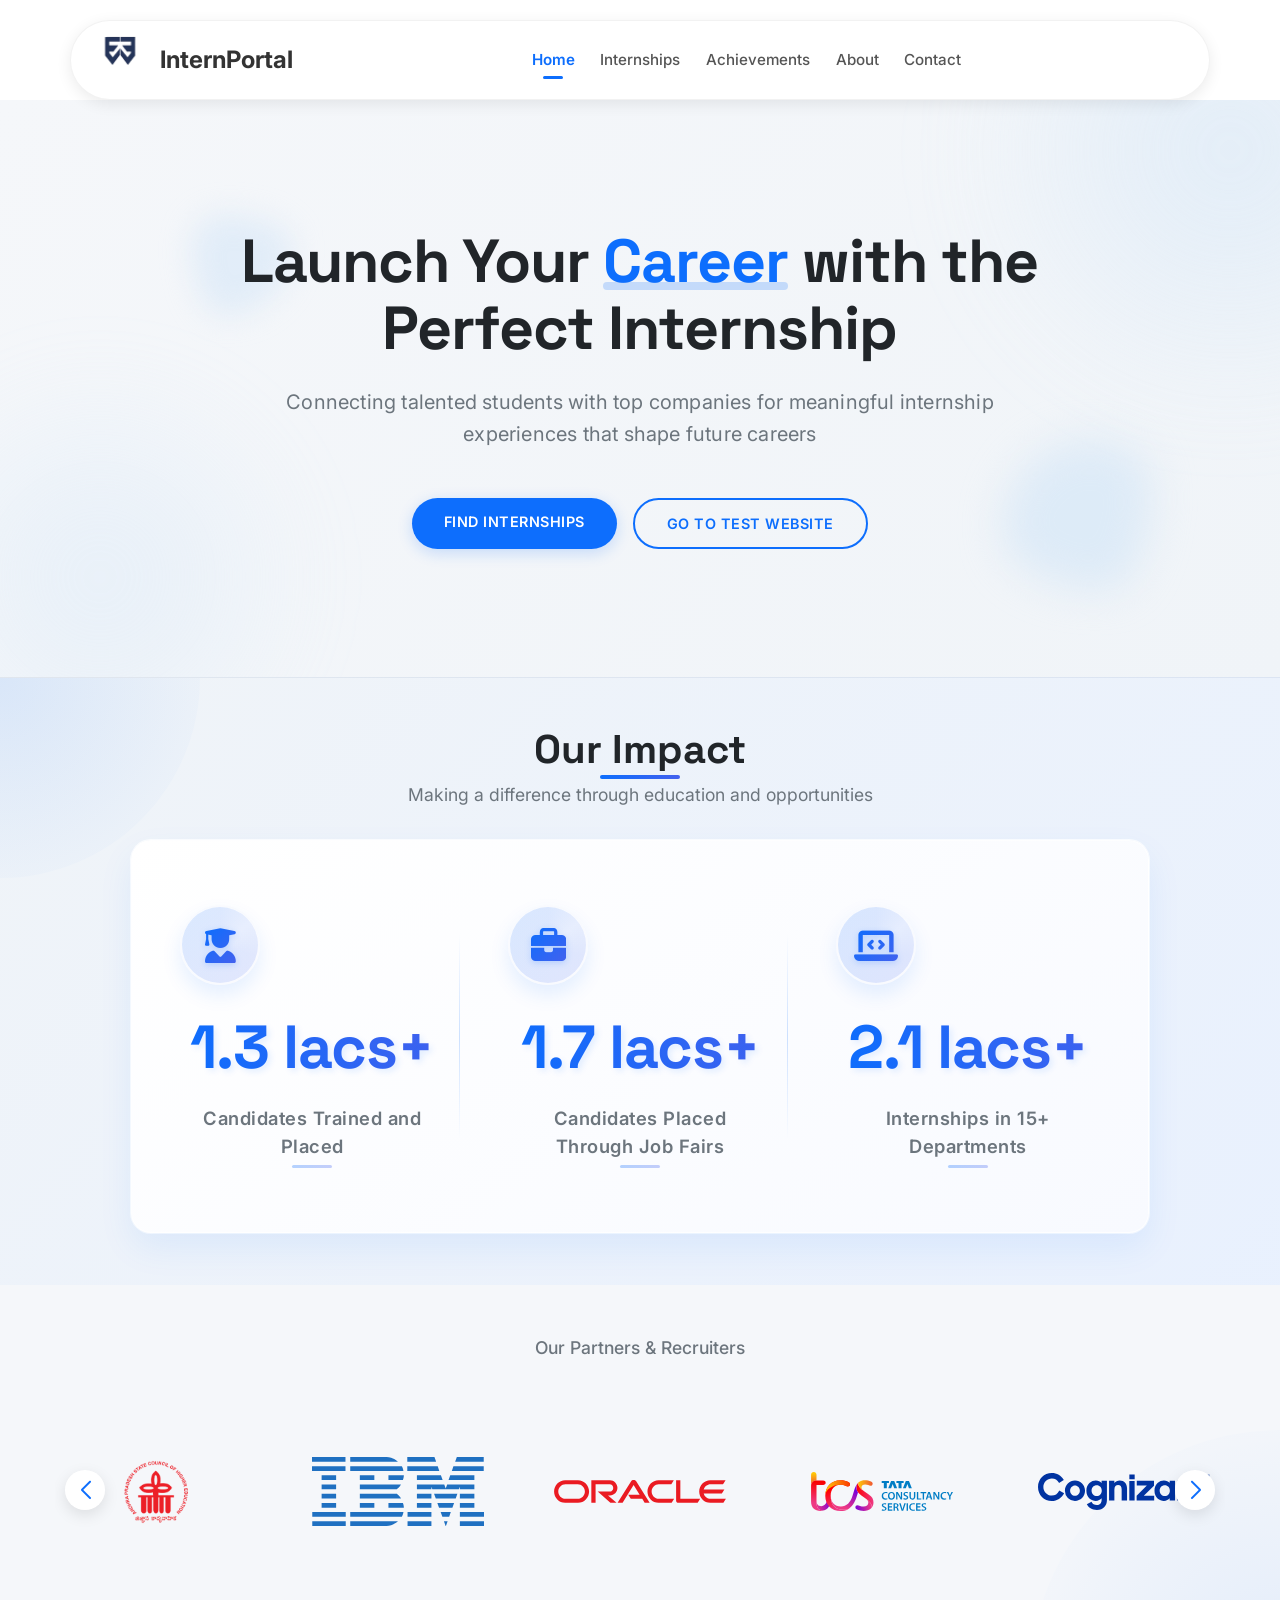
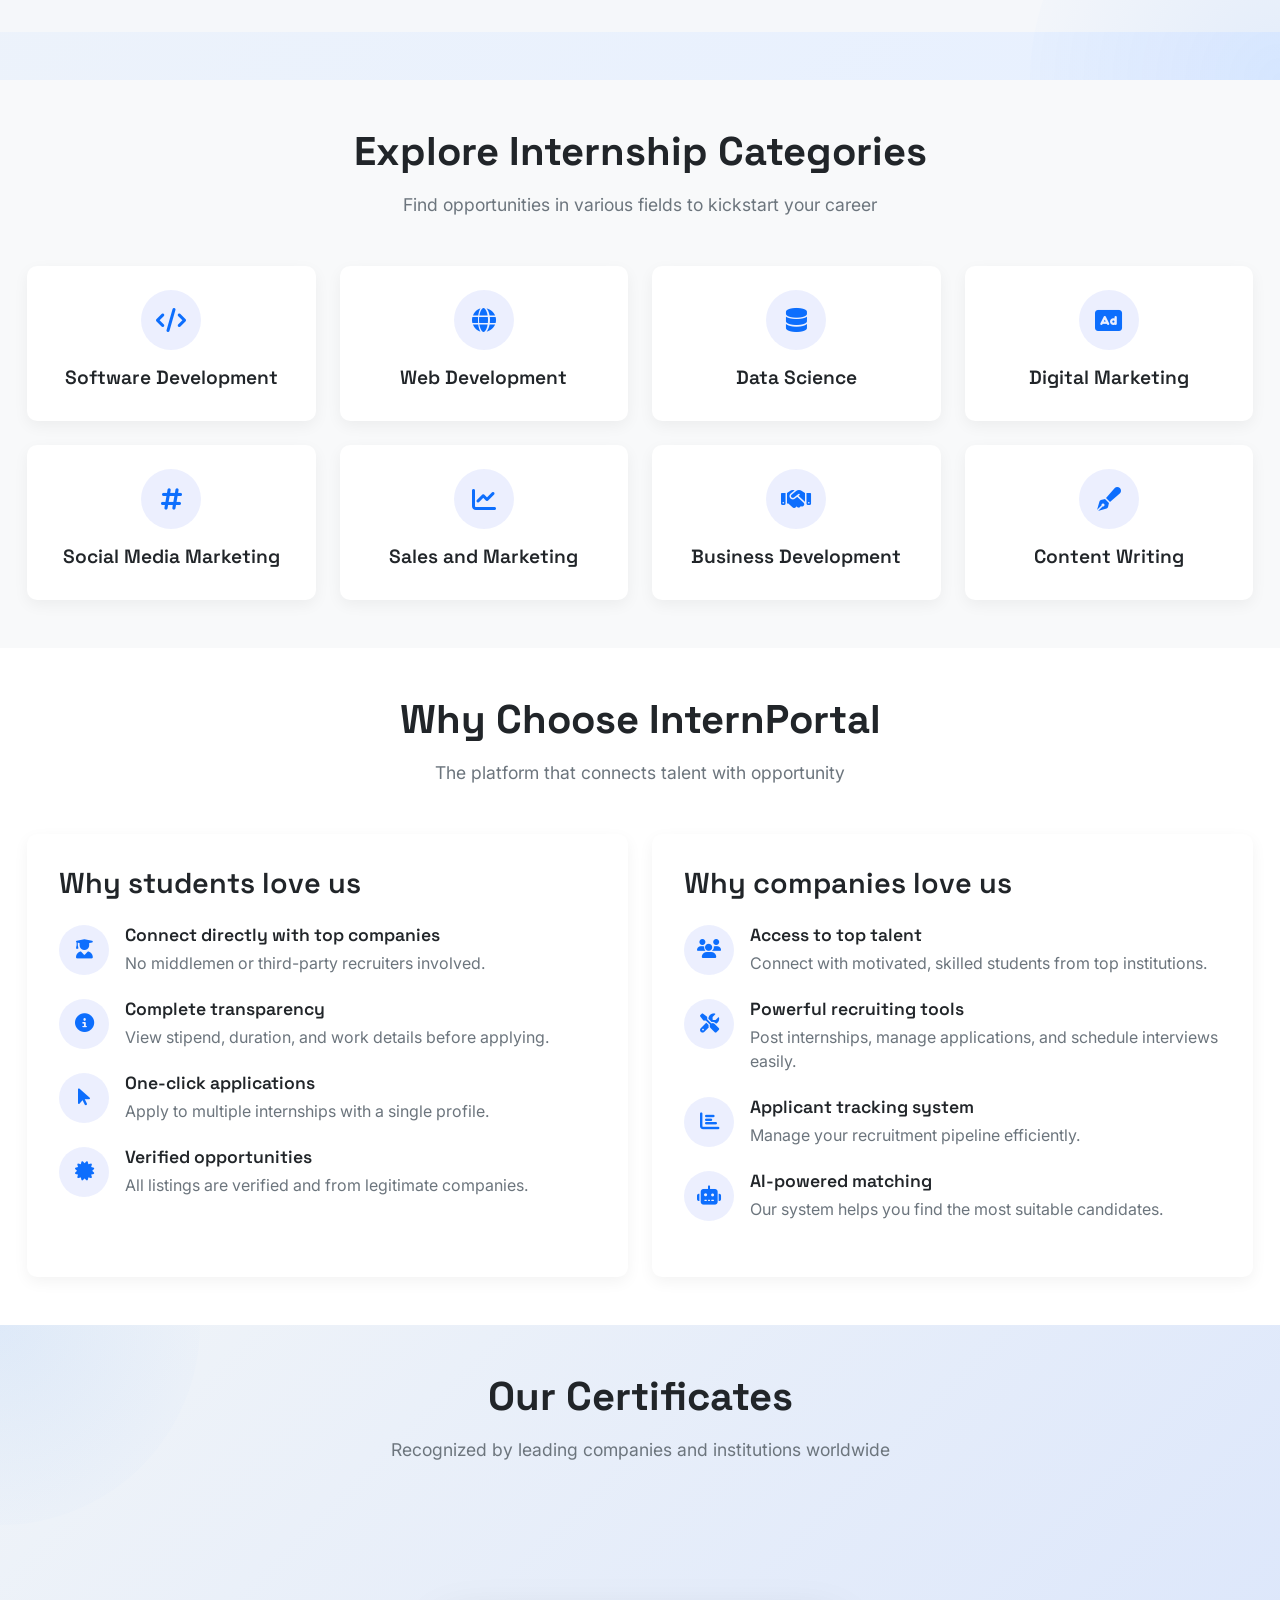
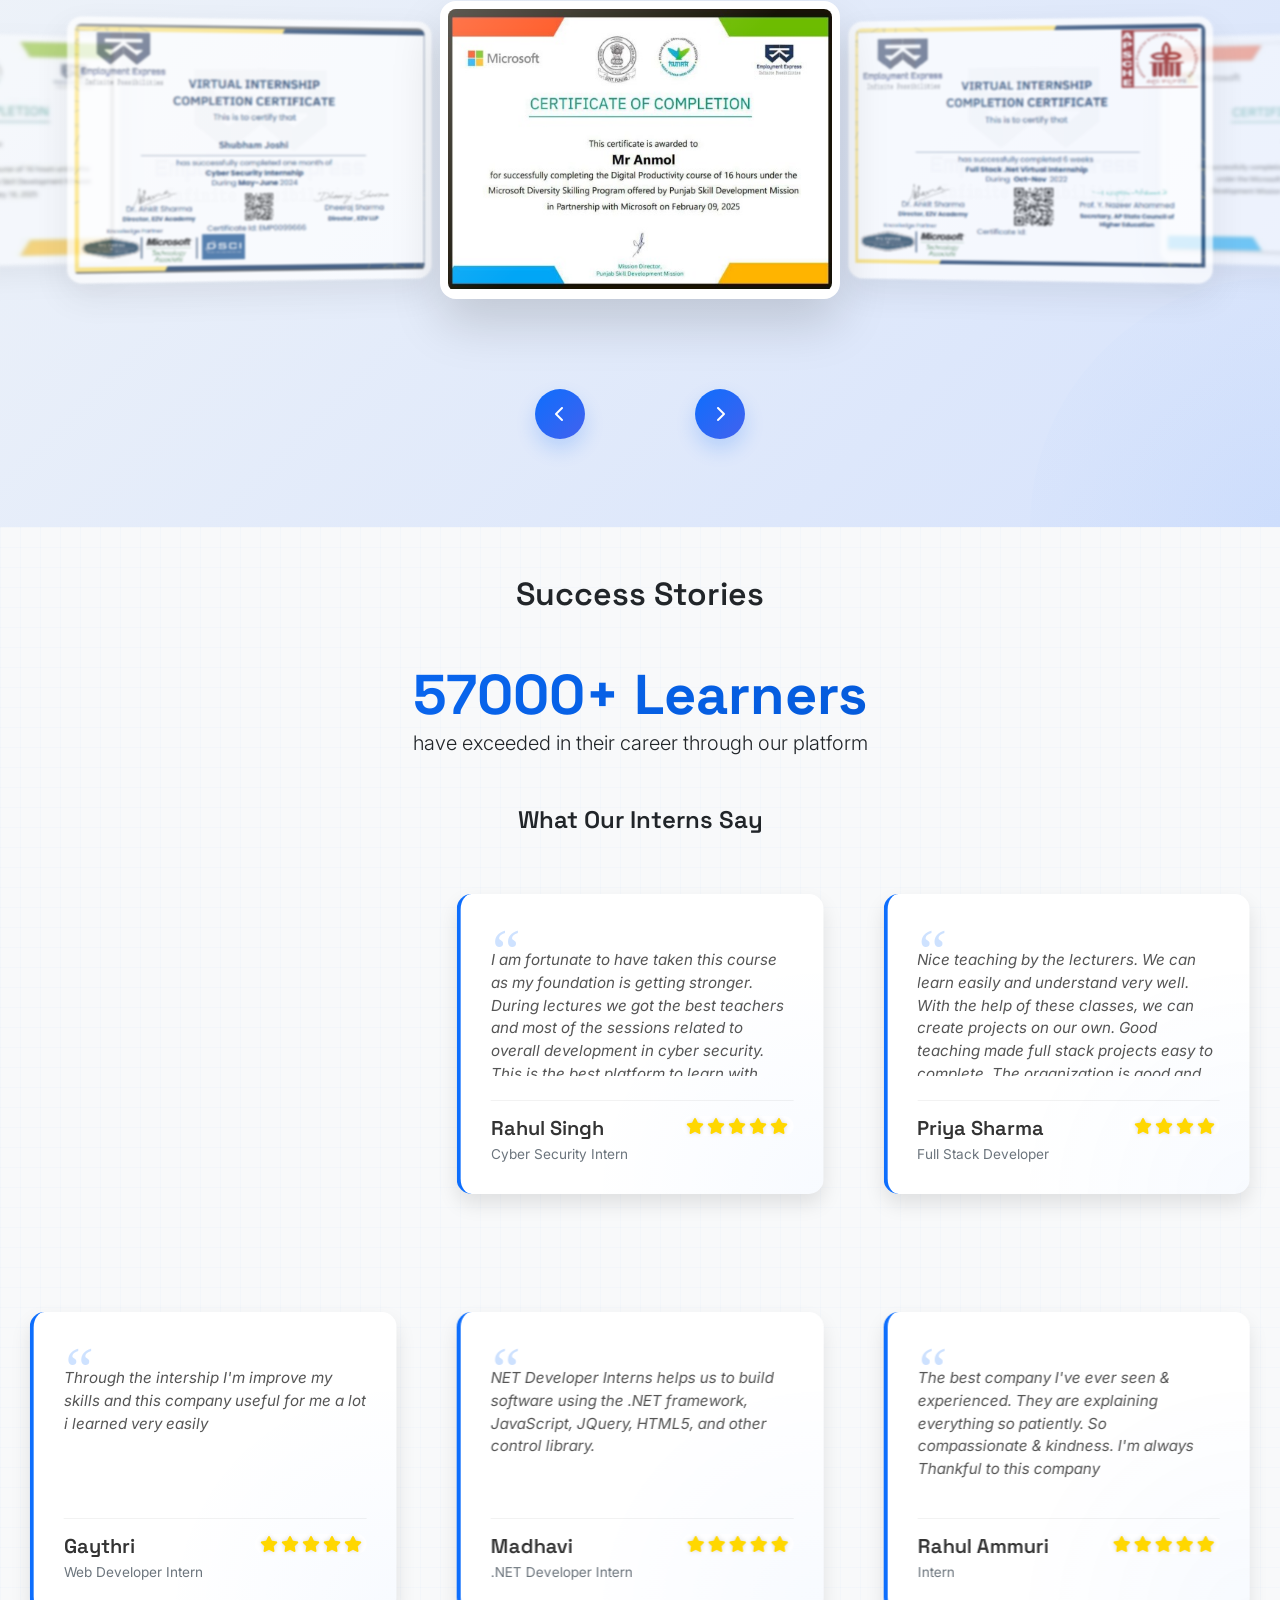
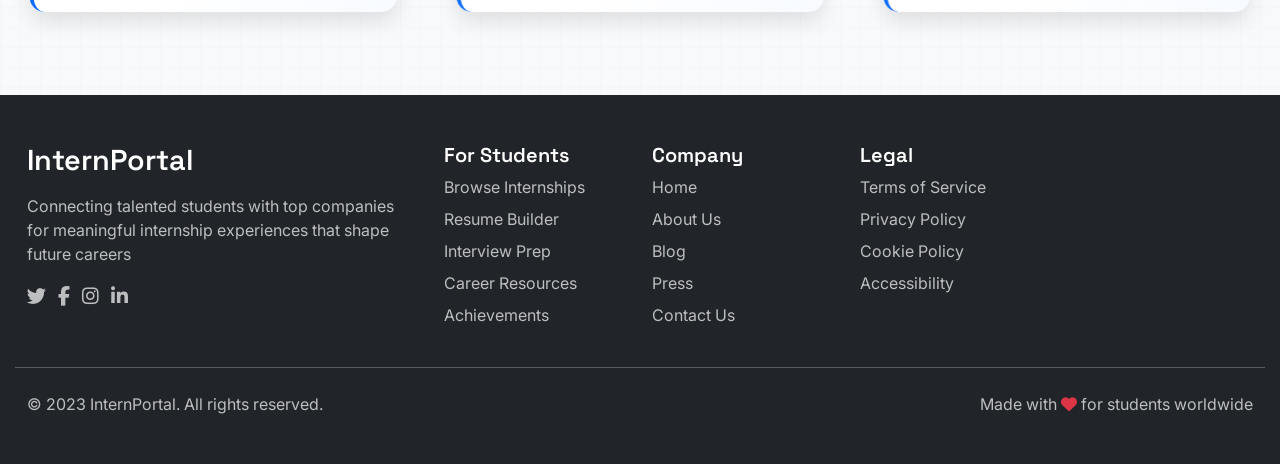
==== index.html @ 67840fd2 "Merge branch 'main' of https://github.com/nidhisoni22/InternPortal" ====
<!DOCTYPE html>
<html lang="en">
<head>
    <meta charset="UTF-8">
    <meta name="viewport" content="width=device-width, initial-scale=1.0">
    <title>InternPortal - Find Your Perfect Internship</title>
    <!-- Bootstrap CSS -->
    <link href="https://cdn.jsdelivr.net/npm/bootstrap@5.3.0/dist/css/bootstrap.min.css" rel="stylesheet">
    <!-- Font Awesome -->
    <link rel="stylesheet" href="https://cdnjs.cloudflare.com/ajax/libs/font-awesome/6.4.0/css/all.min.css">
    <!-- Google Fonts -->
    <link href="https://fonts.googleapis.com/css2?family=Inter:wght@300;400;500;600;700;800&family=Space+Grotesk:wght@400;500;600;700&display=swap" rel="stylesheet">
    <!-- Swiper CSS -->
    <link rel="stylesheet" href="https://cdn.jsdelivr.net/npm/swiper@10/swiper-bundle.min.css">
    <!-- Custom CSS -->
    <link rel="stylesheet" href="css/style.css">
    <!-- Enhanced Stats CSS -->
    <link rel="stylesheet" href="css/stats-enhanced.css">
    <!-- Partners Carousel CSS -->
    <link rel="stylesheet" href="css/partners-carousel.css">
    <style>
        html {
            width: 100%;
            max-width: 100vw;
            overflow-x: hidden;
            margin: 0;
            padding: 0;
            height: 100%;
            scroll-behavior: smooth;
        }

        body {
            width: 100%;
            max-width: 100vw;
            overflow-x: hidden;
            margin: 0;
            padding: 0;
            min-height: 100%;
            position: relative;
        }

        /* Fix for extra space on right side */
        .container, .container-fluid {
            padding-right: 15px !important;
            padding-left: 15px !important;
            margin-right: auto !important;
            margin-left: auto !important;
            width: auto !important;
            max-width: 100% !important;
            box-sizing: border-box !important;
        }

        .row {
            margin-right: 0 !important;
            margin-left: 0 !important;
            width: 100% !important;
            max-width: 100% !important;
        }

        /* Additional fix for any potential overflow */
        * {
            box-sizing: border-box;
        }
    </style>
</head>
<body>

    <!-- Navbar Container -->
    <div id="navbar-container"></div>

    <!-- Hero Section -->
    <section class="hero-section">
        <div class="bg-shape-1"></div>
        <div class="bg-shape-2"></div>
        <div class="container">
            <div class="row justify-content-center">
                <div class="col-lg-8 text-center">
                    <h1 class="hero-title mb-4">Launch Your <span class="highlight">Career</span> with the Perfect Internship</h1>
                    <p class="hero-subtitle mb-5">Connecting talented students with top companies for meaningful internship experiences that shape future careers</p>
                    <div class="d-flex justify-content-center">
                        <a href="#" class="btn btn-hero me-3">Find Internships</a>
                        <a href="#" class="btn btn-outline-hero">Go To Test Website</a>
                    </div>
                </div>
            </div>
        </div>
    </section>

    <!-- Stats Section -->
    <section class="stats-section py-5">
        <div class="container">
            <div class="text-center mb-4">
                <h2 class="section-title">Our Impact</h2>
                <p class="section-subtitle">Making a difference through education and opportunities</p>
            </div>
            <div class="row justify-content-center text-center">
                <div class="col-lg-10 col-md-12">
                    <div class="unified-stat-card">
                        <div class="stat-items-container">
                            <div class="stat-item">
                                <div class="stat-icon">
                                    <i class="fas fa-user-graduate"></i>
                                </div>
                                <h2 class="stat-number">1.5 lacs+</h2>
                                <p class="stat-label">Candidates Trained and Placed</p>
                            </div>
                            <div class="stat-item">
                                <div class="stat-icon">
                                    <i class="fas fa-briefcase"></i>
                                </div>
                                <h2 class="stat-number">2.0 lacs+</h2>
                                <p class="stat-label">Candidates Placed Through Job Fairs</p>
                            </div>
                            <div class="stat-item">
                                <div class="stat-icon">
                                    <i class="fas fa-laptop-code"></i>
                                </div>
                                <h2 class="stat-number">2.5 lacs+</h2>
                                <p class="stat-label">Internships in 15+ Departments</p>
                            </div>
                        </div>
                    </div>
                </div>
            </div>
        </div>
        <!-- Partners Carousel Section - Single Circular Slider -->
        <div class="partners-carousel-section">
            <div class="container">
                <p class="partners-carousel-title">Our Partners & Recruiters</p>

                <!-- Single Partners Carousel -->
                <div class="partners-carousel">
                    <div class="swiper partners-carousel-swiper">
                        <div class="swiper-wrapper">
                            <!-- All partners in a single slider -->
                            <div class="swiper-slide">
                                <div class="partner-carousel-item">
                                    <img src="./img/logos/ibm.svg" alt="IBM logo">
                                </div>
                            </div>
                            <div class="swiper-slide">
                                <div class="partner-carousel-item">
                                    <img src="./img/logos/oracle1.svg" alt="Oracle logo">
                                </div>
                            </div>
                            <div class="swiper-slide">
                                <div class="partner-carousel-item">
                                    <img src="./img/logos/tcs.svg" alt="TCS logo">
                                </div>
                            </div>
                            <div class="swiper-slide">
                                <div class="partner-carousel-item">
                                    <img src="./img/logos/cognizants-logo.svg" alt="Cognizant logo">
                                </div>
                            </div>
                            <div class="swiper-slide">
                                <div class="partner-carousel-item">
                                    <img src="./img/logos/wipro.svg" alt="Wipro logo">
                                </div>
                            </div>
                            <div class="swiper-slide">
                                <div class="partner-carousel-item">
                                    <img src="./img/logos/hgs.svg" alt="HGS logo">
                                </div>
                            </div>
                            <div class="swiper-slide">
                                <div class="partner-carousel-item">
                                    <img src="./img/logos/niit.svg" alt="NIIT logo">
                                </div>
                            </div>
                            <div class="swiper-slide">
                                <div class="partner-carousel-item">
                                    <img src="./img/logos/AICTE Logo Vector.svg" alt="AICTE logo">
                                </div>
                            </div>
                            <div class="swiper-slide">
                                <div class="partner-carousel-item">
                                    <img src="./img/logos/Genpact_logo.svg" alt="Genpact logo">
                                </div>
                            </div>
                            <div class="swiper-slide">
                                <div class="partner-carousel-item">
                                    <img src="./img/logos/infosys-1.svg" alt="Infosys logo">
                                </div>
                            </div>
                            <div class="swiper-slide">
                                <div class="partner-carousel-item">
                                    <img src="./img/logos/bajaj.svg" alt="Bajaj logo">
                                </div>
                            </div>
                            <div class="swiper-slide">
                                <div class="partner-carousel-item">
                                    <img src="./img/logos/AIF-logo.png" alt="AIF logo">
                                </div>
                            </div>
                            <div class="swiper-slide">
                                <div class="partner-carousel-item">
                                    <img src="./img/logos/logo.png" alt="Logo">
                                </div>
                            </div>
                            <div class="swiper-slide">
                                <div class="partner-carousel-item">
                                    <img src="./img/logos/niitfoundatinLogonew.png" alt="NIIT Foundation logo" class="niit-foundation-logo">
                                </div>
                            </div>
                            <div class="swiper-slide">
                                <div class="partner-carousel-item">
                                    <img src="./img/logos/DSCI.png" alt="Oracle logo">
                                </div>
                            </div>
                            <div class="swiper-slide">
                                <div class="partner-carousel-item">
                                    <img src="./img/logos/punjab.png" alt="Punjab logo">
                                </div>
                            </div>
                            <div class="swiper-slide">
                                <div class="partner-carousel-item">
                                    <img src="./img/logos/apsche.png" alt="APSCHE logo">
                                </div>
                            </div>
                        </div>
                        <!-- Navigation buttons -->
                        <div class="swiper-button-next"></div>
                        <div class="swiper-button-prev"></div>
                    </div>
                </div>
            </div>
        </div>
    </section>

    <!-- Categories Section -->
    <section id="categories" class="categories-section py-5 bg-light">
        <div class="container">
            <div class="text-center mb-5">
                <h2 class="section-title">Explore Internship Categories</h2>
                <p class="section-subtitle">Find opportunities in various fields to kickstart your career</p>
            </div>
            <div class="row g-4">
                <div class="col-md-4 col-lg-3">
                    <div class="category-card">
                        <div class="icon-box">
                            <i class="fas fa-code"></i>
                        </div>
                        <h4>Software Development</h4>
                    </div>
                </div>
                <div class="col-md-4 col-lg-3">
                    <div class="category-card">
                        <div class="icon-box">
                            <i class="fas fa-globe"></i>
                        </div>
                        <h4>Web Development</h4>
                    </div>
                </div>
                <div class="col-md-4 col-lg-3">
                    <div class="category-card">
                        <div class="icon-box">
                            <i class="fas fa-database"></i>
                        </div>
                        <h4>Data Science</h4>
                    </div>
                </div>
                <div class="col-md-4 col-lg-3">
                    <div class="category-card">
                        <div class="icon-box">
                            <i class="fas fa-ad"></i>
                        </div>
                        <h4>Digital Marketing</h4>
                    </div>
                </div>
                <div class="col-md-4 col-lg-3">
                    <div class="category-card">
                        <div class="icon-box">
                            <i class="fas fa-hashtag"></i>
                        </div>
                        <h4>Social Media Marketing</h4>
                    </div>
                </div>
                <div class="col-md-4 col-lg-3">
                    <div class="category-card">
                        <div class="icon-box">
                            <i class="fas fa-chart-line"></i>
                        </div>
                        <h4>Sales and Marketing</h4>
                    </div>
                </div>
                <div class="col-md-4 col-lg-3">
                    <div class="category-card">
                        <div class="icon-box">
                            <i class="fas fa-handshake"></i>
                        </div>
                        <h4>Business Development</h4>
                    </div>
                </div>
                <div class="col-md-4 col-lg-3">
                    <div class="category-card">
                        <div class="icon-box">
                            <i class="fas fa-pen-fancy"></i>
                        </div>
                        <h4>Content Writing</h4>
                    </div>
                </div>
            </div>
        </div>
    </section>

    <!-- About Us Section -->
    <section id="about" class="about-section py-5">
        <div class="container">
            <div class="text-center mb-5">
                <h2 class="section-title">Why Choose InternPortal</h2>
                <p class="section-subtitle">The platform that connects talent with opportunity</p>
            </div>
            <div class="row">
                <div class="col-lg-6 mb-4 mb-lg-0">
                    <div class="about-card">
                        <h3>Why students love us</h3>
                        <div class="feature-item">
                            <div class="feature-icon">
                                <i class="fas fa-user-graduate"></i>
                            </div>
                            <div class="feature-text">
                                <h5>Connect directly with top companies</h5>
                                <p>No middlemen or third-party recruiters involved.</p>
                            </div>
                        </div>
                        <div class="feature-item">
                            <div class="feature-icon">
                                <i class="fas fa-info-circle"></i>
                            </div>
                            <div class="feature-text">
                                <h5>Complete transparency</h5>
                                <p>View stipend, duration, and work details before applying.</p>
                            </div>
                        </div>
                        <div class="feature-item">
                            <div class="feature-icon">
                                <i class="fas fa-mouse-pointer"></i>
                            </div>
                            <div class="feature-text">
                                <h5>One-click applications</h5>
                                <p>Apply to multiple internships with a single profile.</p>
                            </div>
                        </div>
                        <div class="feature-item">
                            <div class="feature-icon">
                                <i class="fas fa-certificate"></i>
                            </div>
                            <div class="feature-text">
                                <h5>Verified opportunities</h5>
                                <p>All listings are verified and from legitimate companies.</p>
                            </div>
                        </div>

                    </div>
                </div>
                <div class="col-lg-6">
                    <div class="about-card">
                        <h3>Why companies love us</h3>
                        <div class="feature-item">
                            <div class="feature-icon">
                                <i class="fas fa-users"></i>
                            </div>
                            <div class="feature-text">
                                <h5>Access to top talent</h5>
                                <p>Connect with motivated, skilled students from top institutions.</p>
                            </div>
                        </div>
                        <div class="feature-item">
                            <div class="feature-icon">
                                <i class="fas fa-tools"></i>
                            </div>
                            <div class="feature-text">
                                <h5>Powerful recruiting tools</h5>
                                <p>Post internships, manage applications, and schedule interviews easily.</p>
                            </div>
                        </div>
                        <div class="feature-item">
                            <div class="feature-icon">
                                <i class="fas fa-chart-bar"></i>
                            </div>
                            <div class="feature-text">
                                <h5>Applicant tracking system</h5>
                                <p>Manage your recruitment pipeline efficiently.</p>
                            </div>
                        </div>
                        <div class="feature-item">
                            <div class="feature-icon">
                                <i class="fas fa-robot"></i>
                            </div>
                            <div class="feature-text">
                                <h5>AI-powered matching</h5>
                                <p>Our system helps you find the most suitable candidates.</p>
                            </div>
                        </div>

                    </div>
                </div>
            </div>
        </div>
    </section>

    <!-- Certificate Showcase Section -->
    <section id="certificates" class="certificates-section py-5 bg-light">
        <div class="container">
            <div class="text-center mb-5">
                <h2 class="section-title">Our Certificates</h2>
                <p class="section-subtitle">Recognized by leading companies and institutions worldwide</p>
            </div>
            <div class="certificate-slider-container">
                <div class="swiper certificate-slider">
                    <div class="swiper-wrapper">
                        <div class="swiper-slide">
                            <div class="certificate-card">
                                <img src="img/certificates/1.png" alt="Certificate 1">
                            </div>
                        </div>
                        <div class="swiper-slide">
                            <div class="certificate-card">
                                <img src="img/certificates/2.jpg" alt="Certificate 2">
                            </div>
                        </div>
                        <div class="swiper-slide">
                            <div class="certificate-card">
                                <img src="img/certificates/3.png" alt="Certificate 3">
                            </div>
                        </div>
                        <div class="swiper-slide">
                            <div class="certificate-card">
                                <img src="img/certificates/4.jpg" alt="Certificate 4">
                            </div>
                        </div>
                        <div class="swiper-slide">
                            <div class="certificate-card">
                                <img src="img/certificates/5.png" alt="Certificate 5">
                            </div>
                        </div>
                        <div class="swiper-slide">
                            <div class="certificate-card">
                                <img src="img/certificates/6.jpg" alt="Certificate 6">
                            </div>
                        </div>
                        <div class="swiper-slide">
                            <div class="certificate-card">
                                <img src="img/certificates/7.png" alt="Certificate 7">
                            </div>
                        </div>
                        <div class="swiper-slide">
                            <div class="certificate-card">
                                <img src="img/certificates/8.jpg" alt="Certificate 8">
                            </div>
                        </div>
                    </div>
                </div>
                <div class="certificate-navigation">
                    <div class="certificate-button-prev">
                        <i class="fas fa-chevron-left"></i>
                    </div>
                    <div class="certificate-pagination"></div>
                    <div class="certificate-button-next">
                        <i class="fas fa-chevron-right"></i>
                    </div>
                </div>
            </div>
        </div>
    </section>

    <!-- Testimonials Section -->
    <section id="testimonials" class="testimonials-section py-5">
        <div class="container">
            <h2 class="text-center mb-5">Success Stories</h2>
            <div class="testimonial-stats text-center mb-5">
                <h3 class="display-4 fw-bold" style="color: #0d6efd; background: linear-gradient(135deg, #0d6efd 0%, #0052cc 100%); -webkit-background-clip: text; background-clip: text; -webkit-text-fill-color: transparent;">57000+ Learners</h3>
                <p class="lead">have exceeded in their career through our platform</p>
            </div>
            <h4 class="text-center mb-4">What Our Interns Say</h4>
            <div class="swiper testimonialSwiper mb-5">
                <div class="swiper-wrapper">
                    <!-- Testimonial cards will be dynamically added here -->
                </div>
                <!-- Pagination removed for continuous movement -->
            </div>

            <div class="swiper testimonialSwiperCircular">
                <div class="swiper-wrapper">
                    <!-- Circular testimonial cards will be dynamically added here -->
                </div>
                <!-- Pagination removed for continuous movement -->
            </div>
        </div>
    </section>



    <!-- Footer Container -->
    <div id="footer-container"></div>

    <!-- Bootstrap JS Bundle with Popper -->
    <script src="https://cdn.jsdelivr.net/npm/bootstrap@5.3.0/dist/js/bootstrap.bundle.min.js"></script>
    <!-- Swiper JS -->
    <script src="https://cdn.jsdelivr.net/npm/swiper@10/swiper-bundle.min.js"></script>
    <!-- Components JS -->
    <script src="js/components.js"></script>
    <!-- Custom JS -->
    <script src="js/script.js"></script>
</body>
</html>
---- css/style.css ----
/* Global Styles */
:root {
    --primary-color: #0d6efd;
    --secondary-color: #3a0ca3;
    --accent-color: #f72585;
    --light-color: #f8f9fa;
    --dark-color: #212529;
    --gray-color: #6c757d;
    --success-color: #4caf50;
    --warning-color: #ff9800;
    --danger-color: #f44336;
    --background-color: #f8f9fa;
    /* New light color scheme matching the image */
    --hero-gradient-start: #f5f7fa;
    --hero-gradient-end: #f0f4f8;
    --hero-accent: #0d6efd;
    --hero-accent-secondary: #0b5ed7;
    --hero-text-color: #212529;
}

body {
    font-family: 'Inter', sans-serif;
    color: var(--dark-color);
    overflow-x: hidden;
    padding-top: 76px;
    width: 100%;
    max-width: 100%;
    margin: 0;
}

h1, h2, h3, h4, h5, h6 {
    font-family: 'Space Grotesk', sans-serif;
    font-weight: 600;
}

a {
    text-decoration: none;
    color: var(--primary-color);
    transition: all 0.3s ease;
}

a:hover {
    color: var(--secondary-color);
}

.section-title {
    font-size: 2.5rem;
    font-weight: 700;
    margin-bottom: 1rem;
    position: relative;
    display: inline-block;
}

.section-subtitle {
    font-size: 1.1rem;
    color: var(--gray-color);
    max-width: 700px;
    margin: 0 auto;
}

.btn {
    padding: 0.6rem 1.5rem;
    border-radius: 5px;
    font-weight: 500;
    transition: all 0.3s ease;
}

.btn-primary {
    background-color: var(--primary-color);
    border-color: var(--primary-color);
}

.btn-primary:hover {
    background-color: var(--secondary-color);
    border-color: var(--secondary-color);
}

.btn-outline-primary {
    color: var(--primary-color);
    border-color: var(--primary-color);
}

.btn-outline-primary:hover {
    background-color: var(--primary-color);
    color: white;
}

/* Navbar */
.navbar {
    padding: 1rem 0;
    transition: all 0.3s ease;
}

.navbar-brand {
    font-size: 1.5rem;
    color: var(--primary-color);
}

.nav-link {
    font-weight: 500;
    padding: 0.5rem 1rem !important;
    color: var(--dark-color) !important;
}

.nav-link:hover, .nav-link.active {
    color: var(--primary-color) !important;
}

/* Navbar social icons styles removed */

/* Hero Section */
.hero-section {
    padding: 8rem 0;
    background: linear-gradient(135deg, var(--hero-gradient-start) 0%, var(--hero-gradient-end) 100%);
    position: relative;
    overflow: hidden;
    color: var(--hero-text-color);
}

/* Animated background elements - matching the image */
.hero-section::before {
    content: '';
    position: absolute;
    top: -200px;
    right: -200px;
    width: 500px;
    height: 500px;
    border-radius: 50%;
    background: radial-gradient(circle, rgba(208, 228, 247, 0.8) 0%, rgba(208, 228, 247, 0.1) 70%);
    z-index: 0;
    opacity: 0.6;
    filter: blur(50px);
    animation: float 25s ease-in-out infinite alternate;
}

.hero-section::after {
    content: '';
    position: absolute;
    bottom: -100px;
    left: -100px;
    width: 400px;
    height: 400px;
    border-radius: 50%;
    background: radial-gradient(circle, rgba(208, 228, 247, 0.7) 0%, rgba(208, 228, 247, 0.1) 70%);
    z-index: 0;
    opacity: 0.5;
    filter: blur(40px);
    animation: float 20s ease-in-out infinite alternate-reverse;
}

/* Additional animated elements */
.hero-section .bg-shape-1 {
    content: '';
    position: absolute;
    top: 20%;
    left: 15%;
    width: 100px;
    height: 100px;
    border-radius: 30% 70% 70% 30% / 30% 30% 70% 70%;
    background-color: rgba(208, 228, 247, 0.5);
    z-index: 0;
    filter: blur(15px);
    animation: morphing 10s ease-in-out infinite, float-small 8s ease-in-out infinite;
}

.hero-section .bg-shape-2 {
    content: '';
    position: absolute;
    bottom: 15%;
    right: 10%;
    width: 150px;
    height: 150px;
    border-radius: 60% 40% 30% 70% / 60% 30% 70% 40%;
    background-color: rgba(208, 228, 247, 0.6);
    z-index: 0;
    filter: blur(20px);
    animation: morphing 12s ease-in-out infinite reverse, float-small 10s ease-in-out infinite 1s;
}

@keyframes float {
    0% {
        transform: translateY(0) translateX(0);
    }
    50% {
        transform: translateY(-20px) translateX(10px);
    }
    100% {
        transform: translateY(10px) translateX(-15px);
    }
}

@keyframes float-small {
    0% {
        transform: translateY(0) translateX(0);
    }
    50% {
        transform: translateY(-10px) translateX(5px);
    }
    100% {
        transform: translateY(5px) translateX(-10px);
    }
}

@keyframes morphing {
    0% {
        border-radius: 30% 70% 70% 30% / 30% 30% 70% 70%;
    }
    25% {
        border-radius: 58% 42% 75% 25% / 76% 46% 54% 24%;
    }
    50% {
        border-radius: 50% 50% 33% 67% / 55% 27% 73% 45%;
    }
    75% {
        border-radius: 33% 67% 58% 42% / 63% 68% 32% 37%;
    }
    100% {
        border-radius: 30% 70% 70% 30% / 30% 30% 70% 70%;
    }
}

.hero-section .container {
    position: relative;
    z-index: 1;
    animation: fadeInUp 0.8s ease-out;
}

@keyframes fadeInUp {
    from {
        opacity: 0;
        transform: translateY(20px);
    }
    to {
        opacity: 1;
        transform: translateY(0);
    }
}

.hero-title {
    font-family: 'Space Grotesk', sans-serif;
    font-size: 3.8rem;
    line-height: 1.1;
    font-weight: 700;
    color: var(--hero-text-color);
    margin-bottom: 1.5rem;
    letter-spacing: -1px;
    text-shadow: none;
}

.highlight {
    color: var(--hero-accent);
    position: relative;
    display: inline-block;
}

.highlight::after {
    content: '';
    position: absolute;
    width: 100%;
    height: 8px;
    background-color: rgba(13, 110, 253, 0.2);
    bottom: 5px;
    left: 0;
    z-index: -1;
    border-radius: 4px;
    animation: widthGrow 1s ease-out 0.5s forwards;
    transform-origin: left;
    transform: scaleX(0);
}

@keyframes widthGrow {
    from {
        transform: scaleX(0);
    }
    to {
        transform: scaleX(1);
    }
}

.hero-subtitle {
    font-size: 1.25rem;
    color: var(--gray-color);
    max-width: 800px;
    margin: 0 auto 2rem;
    font-weight: 400;
    letter-spacing: 0.2px;
    line-height: 1.6;
}

.btn-hero {
    background-color: var(--hero-accent);
    color: white;
    padding: 0.8rem 2rem;
    font-weight: 600;
    border-radius: 50px;
    border: none;
    transition: all 0.3s ease;
    font-family: 'Inter', sans-serif;
    letter-spacing: 0.5px;
    text-transform: uppercase;
    font-size: 0.9rem;
    box-shadow: 0 4px 15px rgba(13, 110, 253, 0.2);
}

.btn-hero:hover {
    background-color: var(--hero-accent-secondary);
    color: white;
    transform: translateY(-3px);
    box-shadow: 0 10px 20px rgba(13, 110, 253, 0.3);
}

.btn-outline-hero {
    color: var(--hero-accent);
    border: 2px solid var(--hero-accent);
    padding: 0.8rem 2rem;
    font-weight: 600;
    border-radius: 50px;
    transition: all 0.3s ease;
    font-family: 'Inter', sans-serif;
    letter-spacing: 0.5px;
    text-transform: uppercase;
    font-size: 0.9rem;
    background-color: transparent;
}

.btn-outline-hero:hover {
    background-color: var(--hero-accent);
    color: white;
    border-color: var(--hero-accent);
    transform: translateY(-3px);
    box-shadow: 0 10px 20px rgba(13, 110, 253, 0.2);
}

/* Stats Section */
.stats-section {
    background: #f0f4f9;
    padding: 4rem 0 0;
    position: relative;
    z-index: 1;
    color: var(--dark-color);
    overflow: visible;
    border-top: 1px solid rgba(0, 0, 0, 0.05);
}

.stats-section::before {
    content: '';
    position: absolute;
    width: 300px;
    height: 300px;
    border-radius: 50%;
    background: rgba(13, 110, 253, 0.03);
    top: -100px;
    left: -100px;
    z-index: -1;
    animation: float 15s infinite alternate ease-in-out;
}

.stats-section::after {
    content: '';
    position: absolute;
    width: 400px;
    height: 400px;
    border-radius: 50%;
    background: rgba(13, 110, 253, 0.02);
    bottom: -200px;
    right: -200px;
    z-index: -1;
    animation: float 20s infinite alternate-reverse ease-in-out;
}

@keyframes float {
    0% {
        transform: translate(0, 0) scale(1);
    }
    50% {
        transform: translate(30px, 20px) scale(1.05);
    }
    100% {
        transform: translate(-20px, 10px) scale(0.95);
    }
}

.stat-item {
    padding: 1rem;
    transition: all 0.3s ease;
    position: relative;
    cursor: pointer;
    border-radius: 8px;
}

.stat-item:hover {
    transform: translateY(-5px);
    background-color: rgba(13, 110, 253, 0.05);
}

.stat-number {
    font-family: 'Space Grotesk', sans-serif;
    font-size: 4rem;
    font-weight: 800;
    margin-bottom: 0.5rem;
    line-height: 1;
    letter-spacing: -2px;
    color: #0d6efd;
    transition: all 0.3s ease;
    display: block;
    width: 100%;
}

.stat-item:hover .stat-number {
    transform: scale(1.05);
    color: #0052cc;
}

.stat-label {
    font-family: 'Inter', sans-serif;
    font-size: 1rem;
    font-weight: 500;
    margin-bottom: 0;
    color: var(--gray-color);
    letter-spacing: 0.5px;
    transition: all 0.3s ease;
    max-width: 90%;
    margin: 0 auto;
    display: block;
    text-align: center;
}

.stat-item:hover .stat-label {
    color: var(--dark-color);
}

.stats-divider {
    display: none;
}

@media (max-width: 768px) {
    .stat-number {
        font-size: 3.5rem;
    }

    .stat-item {
        margin-bottom: 2.5rem;
        padding: 1rem;
    }

    .stats-section {
        padding: 4rem 0 3rem;
    }

    .stat-label {
        font-size: 0.9rem;
        max-width: 100%;
    }
}

@media (max-width: 576px) {
    .stat-number {
        font-size: 2.8rem;
    }

    .stat-label {
        font-size: 0.85rem;
    }

    .stat-item {
        margin-bottom: 1.5rem;
        padding: 0.5rem;
    }
}

@media (max-width: 375px) {
    .stat-number {
        font-size: 2.5rem;
    }

    .stat-label {
        font-size: 0.8rem;
        line-height: 1.4;
    }
}

/* Partners Section */
.partners-section {
    background-color: var(--light-color);
    background: linear-gradient(135deg, var(--hero-gradient-start) 0%, var(--hero-gradient-end) 100%);
    padding: 3rem 0 4rem;
    position: relative;
    overflow: hidden;
    color: var(--dark-color);
    margin-top: 0;
    border-bottom: 1px solid rgba(0, 0, 0, 0.05);
}

.partners-section::before {
    content: '';
    position: absolute;
    width: 300px;
    height: 300px;
    border-radius: 50%;
    background: rgba(13, 110, 253, 0.05);
    top: -100px;
    left: -100px;
    z-index: 0;
    animation: float 15s infinite alternate ease-in-out;
}

.partners-section::after {
    content: '';
    position: absolute;
    width: 400px;
    height: 400px;
    border-radius: 50%;
    background: rgba(13, 110, 253, 0.03);
    bottom: -200px;
    right: -200px;
    z-index: 0;
    animation: float 20s infinite alternate-reverse ease-in-out;
}

.partners-subtitle {
    font-size: 1.1rem;
    font-weight: 500;
    color: var(--gray-color);
    margin-bottom: 2rem;
    margin-top: 1rem;
    letter-spacing: 0.5px;
}

.partners-slider-container {
    position: relative;
    padding-top: 2rem;
    border-top: 1px solid rgba(0, 0, 0, 0.05);
}

.partners-slider {
    position: relative;
    overflow: hidden;
    width: 100%;
    padding: 1rem 0;
    z-index: 1;
}

.partners-slider:hover .partners-track {
    animation-play-state: paused;
}

.partners-track {
    display: flex;
    animation: scroll 40s linear infinite;
    width: calc(200px * 10); /* logo width * number of logos */
    padding: 1rem 0;
}

.partner-logo {
    flex: 0 0 200px;
    display: flex;
    align-items: center;
    justify-content: center;
    padding: 0 20px;
    transition: transform 0.3s ease;
}

.partner-logo:hover {
    transform: scale(1.1);
}

.partner-logo img {
    max-width: 100%;
    height: auto;
    filter: brightness(0) saturate(100%);
    opacity: 0.8;
    transition: all 0.3s ease;
}

.partner-logo:hover img {
    opacity: 1;
    filter: brightness(0) saturate(100%) invert(31%) sepia(98%) saturate(1352%) hue-rotate(206deg) brightness(96%) contrast(107%);
}

@keyframes scroll {
    0% {
        transform: translateX(0);
    }
    100% {
        transform: translateX(calc(-200px * 5)); /* logo width * (number of logos / 2) */
    }
}

@media (max-width: 768px) {
    .partners-section {
        padding: 3rem 0;
    }

    .partner-logo {
        flex: 0 0 150px;
        padding: 0 15px;
    }

    .partners-track {
        width: calc(150px * 10);
    }

    @keyframes scroll {
        0% {
            transform: translateX(0);
        }
        100% {
            transform: translateX(calc(-150px * 5));
        }
    }
}

/* Categories Section */
.categories-section {
    background-color: var(--light-color);
}

.category-card {
    background-color: white;
    border-radius: 10px;
    padding: 1.5rem;
    text-align: center;
    box-shadow: 0 5px 15px rgba(0, 0, 0, 0.05);
    transition: all 0.3s ease;
    height: 100%;
}

.category-card:hover {
    transform: translateY(-10px);
    box-shadow: 0 10px 25px rgba(0, 0, 0, 0.1);
}

.icon-box {
    width: 60px;
    height: 60px;
    background-color: rgba(67, 97, 238, 0.1);
    border-radius: 50%;
    display: flex;
    align-items: center;
    justify-content: center;
    margin: 0 auto 1rem;
}

.icon-box i {
    font-size: 1.5rem;
    color: var(--primary-color);
}

.category-card h4 {
    font-size: 1.2rem;
    margin-bottom: 0.5rem;
}

.category-card p {
    color: var(--gray-color);
    margin-bottom: 0;
}

/* About Section */
.about-section {
    background-color: white;
}

.about-card {
    background-color: white;
    border-radius: 10px;
    padding: 2rem;
    box-shadow: 0 5px 15px rgba(0, 0, 0, 0.05);
    height: 100%;
}

.about-card h3 {
    font-size: 1.8rem;
    margin-bottom: 1.5rem;
    color: var(--dark-color);
}

.feature-item {
    display: flex;
    align-items: flex-start;
    margin-bottom: 1.5rem;
}

.feature-icon {
    width: 50px;
    height: 50px;
    background-color: rgba(67, 97, 238, 0.1);
    border-radius: 50%;
    display: flex;
    align-items: center;
    justify-content: center;
    margin-right: 1rem;
    flex-shrink: 0;
}

.feature-icon i {
    font-size: 1.2rem;
    color: var(--primary-color);
}

.feature-text h5 {
    font-size: 1.1rem;
    margin-bottom: 0.3rem;
}

.feature-text p {
    color: var(--gray-color);
    margin-bottom: 0;
}

/* Partners Section */
.partners-section {
    background-color: var(--dark-color);
}

.partner-card {
    background-color: rgba(255, 255, 255, 0.05);
    border-radius: 10px;
    padding: 1.5rem;
    text-align: center;
    transition: all 0.3s ease;
    height: 100%;
}

.partner-card:hover {
    background-color: rgba(255, 255, 255, 0.1);
    transform: translateY(-5px);
}

.partner-logo {
    margin-bottom: 1rem;
}

.partner-logo h3 {
    font-size: 1.2rem;
    color: white;
    margin-bottom: 0;
}

.partner-card p {
    color: rgba(255, 255, 255, 0.7);
    margin-bottom: 0;
    font-size: 0.9rem;
}

/* Testimonials Section */
.testimonials-section {
    background-color: var(--background-color);
    padding: 80px 0;
    background-image: linear-gradient(to right, rgba(13, 110, 253, 0.02) 1px, transparent 1px),
                      linear-gradient(to bottom, rgba(13, 110, 253, 0.02) 1px, transparent 1px);
    background-size: 20px 20px;
}

.testimonial-card {
    background: white;
    border-radius: 15px;
    padding: 30px;
    margin: 15px;
    box-shadow: 0 10px 20px rgba(0, 0, 0, 0.1);
    transition: all 0.3s ease;
    height: 300px; /* Fixed height for all cards */
    display: flex;
    flex-direction: column;
    overflow: hidden; /* Prevent content overflow */
    border-left: 4px solid #0d6efd;
    position: relative;
    background-image: radial-gradient(circle at 100% 100%, rgba(13, 110, 253, 0.03) 0%, transparent 50%);
}

.testimonial-card:hover {
    transform: translateY(-5px);
    box-shadow: 0 15px 30px rgba(0, 0, 0, 0.15);
    border-left-color: #0052cc;
    background-image: radial-gradient(circle at 100% 100%, rgba(13, 110, 253, 0.06) 0%, transparent 60%);
}

.testimonial-card:hover .testimonial-rating .star {
    transform: rotate(5deg) scale(1.1);
    transition: transform 0.3s ease;
}

.testimonial-content {
    display: flex;
    flex-direction: column;
    height: 100%;
    position: relative;
    z-index: 1;
}

.testimonial-text {
    font-size: 0.95rem;
    line-height: 1.5;
    color: #555;
    flex-grow: 1;
    position: relative;
    padding-top: 25px;
    display: -webkit-box;
    -webkit-line-clamp: 7;
    -webkit-box-orient: vertical;
    overflow: hidden;
    text-overflow: ellipsis;
    max-height: 200px;
    font-style: italic;
}

.testimonial-text::before {
    content: '\201C';
    font-size: 4rem;
    color: #0d6efd;
    opacity: 0.2;
    position: absolute;
    top: -20px;
    left: -5px;
    font-family: Georgia, serif;
}

.testimonial-author {
    margin-top: auto;
    border-top: 1px solid rgba(0, 0, 0, 0.05);
    padding-top: 15px;
    position: relative;
}

.testimonial-rating {
    display: inline-flex;
    align-items: center;
    position: absolute;
    right: 0;
    top: 15px;
    background-color: rgba(255, 255, 255, 0.8);
    padding: 2px 5px;
    border-radius: 12px;
}

.testimonial-rating .star {
    color: #FFD700;
    font-size: 16px;
    margin-right: 3px;
    filter: drop-shadow(0px 0px 2px rgba(0,0,0,0.15));
    transition: transform 0.3s ease;
    display: inline-block;
}

.testimonial-rating .star:last-child {
    margin-right: 0;
}

.testimonial-name-rating {
    display: flex;
    align-items: center;
    justify-content: space-between;
    width: 100%;
}

.testimonial-name {
    font-weight: 600;
    color: #333;
    margin-bottom: 5px;
}

.testimonial-role {
    font-size: 0.85rem;
    color: #6c757d;
}

/* Stats Display */
.testimonial-stats h3 {
    background: linear-gradient(135deg, #4A90E2, #764BA2);
    -webkit-background-clip: text;
    background-clip: text;
    -webkit-text-fill-color: transparent;
    color: transparent;
    margin-bottom: 0;
}

/* Swiper Customization */
.swiper {
    padding: 20px 0;
}

.testimonialSwiper {
    padding-bottom: 50px;
    overflow: visible;
}

.testimonialSwiper .swiper-wrapper {
    height: 300px !important; /* Force fixed height */
    transition-timing-function: linear !important; /* Ensure linear movement */
    will-change: transform; /* Optimize for animation */
}

.testimonialSwiper .swiper-slide {
    height: 300px !important; /* Force fixed height */
    transition: none; /* Remove transition for continuous flow */
    opacity: 1; /* Full opacity for all slides */
    filter: none; /* No blur effect */
}

/* Circular Testimonial Slider */
.testimonialSwiperCircular {
    padding-bottom: 50px;
    overflow: visible;
    margin-top: 40px;
}

.testimonialSwiperCircular .swiper-wrapper {
    height: 300px !important; /* Force fixed height */
    flex-direction: row; /* Ensure left-to-right direction */
    transition-timing-function: linear !important; /* Ensure linear movement */
    will-change: transform; /* Optimize for animation */
}

.testimonialSwiperCircular .swiper-slide {
    height: 300px !important; /* Force fixed height */
    transition: none; /* Remove transition for continuous flow */
    opacity: 1; /* Full opacity for all slides */
    filter: none; /* No blur effect */
}

/* Remove active slide effects for continuous movement */
.testimonialSwiper .swiper-slide-active,
.testimonialSwiperCircular .swiper-slide-active {
    transform: none;
    z-index: auto;
}

.testimonialSwiper .swiper-slide-prev,
.testimonialSwiper .swiper-slide-next,
.testimonialSwiperCircular .swiper-slide-prev,
.testimonialSwiperCircular .swiper-slide-next {
    opacity: 1;
    z-index: auto;
}

.testimonial-card-circular {
    background: white;
    border-radius: 15px;
    padding: 30px;
    margin: 15px;
    box-shadow: 0 10px 20px rgba(0, 0, 0, 0.1);
    transition: all 0.3s ease;
    height: 300px;
    display: flex;
    flex-direction: column;
    overflow: hidden;
    border-left: 4px solid #0d6efd;
    position: relative;
    background-image: radial-gradient(circle at 100% 100%, rgba(13, 110, 253, 0.05) 0%, transparent 60%);
}

.testimonial-card-circular:hover {
    transform: translateY(-5px) scale(1.02);
    box-shadow: 0 15px 30px rgba(0, 0, 0, 0.15);
    border-left-color: #0052cc;
}

.swiper-pagination-bullet-active {
    background: var(--primary-color);
}

/* Footer */
.footer {
    background-color: var(--dark-color);
    color: white;
    width: 100%;
    position: relative;
    z-index: 10;
    bottom: 0;
    left: 0;
    right: 0;
}

.footer-logo {
    font-size: 1.8rem;
    margin-bottom: 1rem;
    color: white;
}

.footer p {
    color: rgba(255, 255, 255, 0.7);
}

.footer-links {
    list-style: none;
    padding-left: 0;
}

.footer-links li {
    margin-bottom: 0.5rem;
}

.footer-links a {
    color: rgba(255, 255, 255, 0.7);
    transition: all 0.3s ease;
}

.footer-links a:hover {
    color: white;
    padding-left: 5px;
}

.footer .social-icons a {
    color: rgba(255, 255, 255, 0.7);
    font-size: 1.2rem;
    transition: all 0.3s ease;
}

.footer .social-icons a:hover {
    color: white;
}

hr {
    background-color: rgba(255, 255, 255, 0.1);
}

/* Container Fix */
html {
    width: 100%;
    max-width: 100vw;
    overflow-x: hidden;
    height: 100%;
    scroll-behavior: smooth;
}

body {
    width: 100%;
    max-width: 100vw;
    overflow-x: hidden;
    min-height: 100%;
    display: flex;
    flex-direction: column;
    position: relative;
}

#page-content {
    flex: 1 0 auto;
    min-height: calc(100vh - 400px); /* Subtract footer height */
}

#footer-container {
    flex-shrink: 0;
}

.container, .container-fluid {
    padding-right: 15px !important;
    padding-left: 15px !important;
    margin-right: auto !important;
    margin-left: auto !important;
    width: auto !important;
    max-width: 100% !important;
    box-sizing: border-box !important;
}

/* Fix for extra space on right side */
.row {
    margin-right: 0 !important;
    margin-left: 0 !important;
    width: 100% !important;
    max-width: 100% !important;
}

/* Additional fix for any potential overflow */
* {
    box-sizing: border-box;
}

/* Responsive Styles */
@media (max-width: 991.98px) {
    .hero-section {
        padding: 6rem 0;
    }

    .hero-title {
        font-size: 3.2rem;
        letter-spacing: -0.8px;
    }

    .section-title {
        font-size: 2rem;
    }

    .carousel-control-prev, .carousel-control-next {
        display: none;
    }
}

@media (max-width: 767.98px) {
    .hero-section {
        padding: 5rem 0;
    }

    .hero-title {
        font-size: 2.7rem;
        letter-spacing: -0.7px;
    }

    .hero-subtitle {
        font-size: 1.1rem;
        line-height: 1.5;
    }

    .section-title {
        font-size: 1.8rem;
    }

    .about-card {
        margin-bottom: 1.5rem;
    }

    .btn-hero, .btn-outline-hero {
        padding: 0.7rem 1.5rem;
        font-size: 0.85rem;
    }
}

@media (max-width: 575.98px) {
    .hero-section {
        padding: 4rem 0;
    }

    .hero-title {
        font-size: 2.2rem;
        letter-spacing: -0.5px;
        line-height: 1.2;
    }

    .hero-subtitle {
        font-size: 1rem;
        line-height: 1.5;
        letter-spacing: 0.1px;
    }

    .section-title {
        font-size: 1.5rem;
    }

    .btn-hero, .btn-outline-hero {
        padding: 0.6rem 1.2rem;
        font-size: 0.8rem;
        letter-spacing: 0.4px;
    }

    .highlight::after {
        height: 6px;
        bottom: 3px;
    }
}

/* Certificate Showcase Styles */
.certificates-section {
    background: linear-gradient(135deg, #f0f4f8 0%, #d7e3fc 100%);
    padding: 80px 0;
    position: relative;
    overflow: hidden;
}

.certificates-section::before {
    content: '';
    position: absolute;
    width: 400px;
    height: 400px;
    border-radius: 50%;
    background: radial-gradient(circle, rgba(13, 110, 253, 0.08) 0%, rgba(13, 110, 253, 0.01) 70%);
    top: -200px;
    left: -200px;
    z-index: 0;
    animation: float-slow 15s infinite alternate ease-in-out;
}

.certificates-section::after {
    content: '';
    position: absolute;
    width: 500px;
    height: 500px;
    border-radius: 50%;
    background: radial-gradient(circle, rgba(13, 110, 253, 0.05) 0%, rgba(13, 110, 253, 0.01) 70%);
    bottom: -250px;
    right: -250px;
    z-index: 0;
    animation: float-slow 20s infinite alternate-reverse ease-in-out;
}

.certificate-slider-container {
    position: relative;
    max-width: 1200px;
    margin: 0 auto;
    padding: 40px 0;
    z-index: 1;
}

.certificate-slider {
    width: 100%;
    overflow: visible;
    padding: 50px 0;
}

.certificate-slider .swiper-slide {
    width: 400px;
    height: auto;
    transition: all 0.3s cubic-bezier(0.165, 0.84, 0.44, 1);
    opacity: 0.5;
    transform: scale(0.8) translateY(30px);
    filter: blur(2px);
    perspective: 1000px;
}

.certificate-slider .swiper-slide-prev,
.certificate-slider .swiper-slide-next {
    opacity: 0.7;
    transform: scale(0.85) translateY(15px);
    filter: blur(1px);
    z-index: 1;
}

.certificate-slider .swiper-slide-active {
    opacity: 1;
    transform: scale(1) translateY(0);
    filter: blur(0);
    z-index: 2;
}

.certificate-card {
    background-color: #fff;
    border-radius: 16px;
    overflow: hidden;
    box-shadow: 0 15px 35px rgba(0, 0, 0, 0.1);
    transition: all 0.5s cubic-bezier(0.165, 0.84, 0.44, 1);
    transform-style: preserve-3d;
    transform: rotateY(0deg);
    height: 100%;
    border: 8px solid white;
}

.certificate-card::after {
    content: '';
    position: absolute;
    top: 0;
    left: 0;
    width: 100%;
    height: 100%;
    background: linear-gradient(135deg, rgba(255, 255, 255, 0.3) 0%, rgba(255, 255, 255, 0) 50%);
    pointer-events: none;
    z-index: 1;
}

.certificate-card img {
    width: 100%;
    height: auto;
    display: block;
    transition: transform 0.7s cubic-bezier(0.165, 0.84, 0.44, 1);
    transform-origin: center;
    object-fit: cover;
}

.certificate-slider .swiper-slide-active .certificate-card {
    box-shadow: 0 25px 50px rgba(0, 0, 0, 0.15);
}

.certificate-card:hover img {
    transform: scale(1.05);
}

.certificate-navigation {
    display: flex;
    align-items: center;
    justify-content: center;
    margin-top: 40px;
    position: relative;
    z-index: 10;
}

.certificate-button-prev,
.certificate-button-next {
    width: 50px;
    height: 50px;
    border-radius: 50%;
    background: linear-gradient(135deg, #0d6efd, #4361ee);
    display: flex;
    align-items: center;
    justify-content: center;
    cursor: pointer;
    box-shadow: 0 10px 20px rgba(13, 110, 253, 0.2);
    transition: all 0.3s ease;
    color: white;
    z-index: 10;
    margin: 0 15px;
}

.certificate-button-prev:hover,
.certificate-button-next:hover {
    transform: translateY(-3px);
    box-shadow: 0 15px 30px rgba(13, 110, 253, 0.3);
}

.certificate-pagination {
    display: flex;
    align-items: center;
    justify-content: center;
    margin: 0 20px;
}

.certificate-pagination .swiper-pagination-bullet {
    width: 12px;
    height: 12px;
    background-color: rgba(13, 110, 253, 0.3);
    opacity: 0.7;
    margin: 0 6px;
    border-radius: 50%;
    cursor: pointer;
    transition: all 0.3s ease;
}

.certificate-pagination .swiper-pagination-bullet-active {
    background: linear-gradient(135deg, #0d6efd, #4361ee);
    opacity: 1;
    width: 14px;
    height: 14px;
    transform: scale(1.2);
}

/* Responsive styles */
@media (max-width: 991px) {
    .certificates-section {
        padding: 60px 0;
    }

    .certificate-slider-container {
        padding: 30px 0;
    }

    .certificate-slider .swiper-slide {
        width: 350px;
    }
}

@media (max-width: 768px) {
    .certificate-slider .swiper-slide {
        width: 320px;
    }

    .certificate-button-prev,
    .certificate-button-next {
        width: 45px;
        height: 45px;
    }

    .certificate-slider {
        padding: 40px 0;
    }
}

@media (max-width: 576px) {
    .certificates-section {
        padding: 50px 0;
    }

    .certificate-slider-container {
        padding: 20px 0;
    }

    .certificate-slider {
        padding: 30px 0;
    }

    .certificate-slider .swiper-slide {
        width: 260px;
    }

    .certificate-card {
        border-radius: 12px;
        border-width: 6px;
    }

    .certificate-button-prev,
    .certificate-button-next {
        width: 40px;
        height: 40px;
        margin: 0 10px;
    }

    .certificate-pagination .swiper-pagination-bullet {
        width: 10px;
        height: 10px;
        margin: 0 5px;
    }

    .certificate-pagination .swiper-pagination-bullet-active {
        width: 12px;
        height: 12px;
    }
}

@media (max-width: 375px) {
    .certificate-slider .swiper-slide {
        width: 240px;
    }

    .certificate-card {
        border-width: 5px;
    }
}
---- css/stats-enhanced.css ----
/* Enhanced Stats Section Styles */
.stats-section {
    background: linear-gradient(135deg, #f0f4f8 0%, #e7f0ff 100%);
    padding: 5rem 0 3rem;
    position: relative;
    overflow: hidden;
    color: var(--dark-color);
}

.stats-section .section-title {
    color: var(--dark-color);
    margin-bottom: 0.5rem;
    position: relative;
    display: inline-block;
}

.stats-section .section-title::after {
    content: '';
    position: absolute;
    bottom: -5px;
    left: 50%;
    transform: translateX(-50%);
    width: 80px;
    height: 4px;
    background: linear-gradient(to right, #0d6efd, #4361ee);
    border-radius: 2px;
}

.stats-section .section-subtitle {
    color: #6c757d;
    max-width: 600px;
    margin: 0 auto 2rem;
    font-size: 1.1rem;
}

.stats-section .container {
    max-width: 1200px;
    margin: 0 auto;
    padding: 0 15px;
}

.stats-section .row {
    margin-left: -15px;
    margin-right: -15px;
    display: flex;
    flex-wrap: wrap;
    justify-content: center;
}

.stats-section::before {
    content: '';
    position: absolute;
    width: 400px;
    height: 400px;
    border-radius: 50%;
    background: radial-gradient(circle, rgba(13, 110, 253, 0.1) 0%, rgba(13, 110, 253, 0.02) 70%);
    top: -200px;
    left: -200px;
    z-index: 0;
    animation: float-slow 15s infinite alternate ease-in-out;
}

.stats-section::after {
    content: '';
    position: absolute;
    width: 500px;
    height: 500px;
    border-radius: 50%;
    background: radial-gradient(circle, rgba(13, 110, 253, 0.08) 0%, rgba(13, 110, 253, 0.01) 70%);
    bottom: -250px;
    right: -250px;
    z-index: 0;
    animation: float-slow 20s infinite alternate-reverse ease-in-out;
}

@keyframes float-slow {
    0% {
        transform: translate(0, 0) scale(1);
    }
    50% {
        transform: translate(30px, 20px) scale(1.05);
    }
    100% {
        transform: translate(-20px, 10px) scale(0.95);
    }
}

/* Old stat-card styles removed in favor of unified-stat-card */

.stat-icon {
    width: 80px;
    height: 80px;
    background: linear-gradient(135deg, rgba(13, 110, 253, 0.15) 0%, rgba(67, 97, 238, 0.15) 100%);
    border-radius: 50%;
    display: flex;
    align-items: center;
    justify-content: center;
    margin-bottom: 1.8rem;
    position: relative;
    transition: all 0.5s ease;
    box-shadow: 0 10px 20px rgba(13, 110, 253, 0.1);
    border: 2px solid rgba(255, 255, 255, 0.8);
    overflow: hidden;
}

.stat-icon::before {
    content: '';
    position: absolute;
    top: -50%;
    left: -50%;
    width: 200%;
    height: 200%;
    background: conic-gradient(transparent, rgba(255, 255, 255, 0.3), transparent 30%);
    animation: rotate 4s linear infinite;
}

@keyframes rotate {
    100% {
        transform: rotate(1turn);
    }
}

.stat-icon i {
    font-size: 2.2rem;
    background: linear-gradient(135deg, #0d6efd, #4361ee);
    -webkit-background-clip: text;
    background-clip: text;
    -webkit-text-fill-color: transparent;
    color: transparent;
    transition: all 0.5s ease;
    filter: drop-shadow(0 2px 3px rgba(13, 110, 253, 0.2));
}

.stat-item:hover .stat-icon {
    transform: rotateY(180deg) scale(1.1);
    background: linear-gradient(135deg, #0d6efd, #4361ee);
    box-shadow: 0 15px 30px rgba(13, 110, 253, 0.2);
}

.stat-item:hover .stat-icon i {
    transform: rotateY(180deg);
    background: white;
    -webkit-background-clip: text;
    background-clip: text;
    -webkit-text-fill-color: transparent;
    color: transparent;
}

.stat-number {
    font-family: 'Space Grotesk', sans-serif;
    font-size: 3.8rem;
    font-weight: 800;
    margin-bottom: 0.5rem;
    line-height: 1.1;
    background: linear-gradient(to right, #0d6efd, #4361ee);
    -webkit-background-clip: text;
    background-clip: text;
    -webkit-text-fill-color: transparent;
    color: transparent;
    transition: all 0.5s ease;
    display: inline-block;
    min-height: 70px; /* Ensures consistent height during animation */
    width: 100%; /* Ensures the number takes full width of the card */
    text-align: center; /* Centers the text */
    letter-spacing: -1px;
    text-shadow: 3px 3px 6px rgba(13, 110, 253, 0.1);
}

/* Animation for counting effect */
.stat-item.counting .stat-number {
    animation: pulse-count 0.5s infinite alternate;
}

.stat-item.counted .stat-number {
    animation: scale-in 0.5s forwards;
}

@keyframes pulse-count {
    0% { transform: scale(1); }
    100% { transform: scale(1.05); }
}

@keyframes scale-in {
    0% { transform: scale(1); }
    50% { transform: scale(1.2); }
    100% { transform: scale(1); }
}

.stat-item:hover .stat-number {
    transform: scale(1.1);
    background: linear-gradient(to right, #0052cc, #3a4cd7);
    -webkit-background-clip: text;
    background-clip: text;
    text-shadow: 4px 4px 8px rgba(13, 110, 253, 0.15);
}

.stat-label {
    font-family: 'Inter', sans-serif;
    font-size: 1.15rem;
    font-weight: 600;
    color: #6c757d;
    transition: all 0.3s ease;
    margin-top: 0.8rem;
    position: relative;
    padding-bottom: 0.5rem;
}

.stat-item:hover .stat-label {
    color: #495057;
}

.stat-label::after {
    content: '';
    position: absolute;
    bottom: 0;
    left: 50%;
    transform: translateX(-50%);
    width: 40px;
    height: 3px;
    background: linear-gradient(to right, rgba(13, 110, 253, 0.3), rgba(67, 97, 238, 0.3));
    border-radius: 3px;
    transition: all 0.3s ease;
}

.stat-item:hover .stat-label::after {
    width: 60px;
    background: linear-gradient(to right, rgba(13, 110, 253, 0.8), rgba(67, 97, 238, 0.8));
}

/* Animation for the stats section */
.stats-section .row {
    opacity: 0;
    transform: translateY(30px);
    animation: fadeInUp 1s ease-out forwards;
    margin-bottom: 20px;
}

@keyframes fadeInUp {
    from {
        opacity: 0;
        transform: translateY(30px);
    }
    to {
        opacity: 1;
        transform: translateY(0);
    }
}

/* Unified stat card styles */
.unified-stat-card {
    background: linear-gradient(145deg, #ffffff, #f8faff);
    border-radius: 20px;
    padding: 3rem 2rem;
    box-shadow: 0 15px 35px rgba(13, 110, 253, 0.08), 0 0 0 1px rgba(255, 255, 255, 0.8);
    transition: all 0.5s cubic-bezier(0.165, 0.84, 0.44, 1);
    position: relative;
    z-index: 1;
    overflow: hidden;
    margin: 0 auto 2rem;
    border: 1px solid rgba(255, 255, 255, 0.8);
    backdrop-filter: blur(10px);
    -webkit-backdrop-filter: blur(10px);
    animation: float-card 6s ease-in-out infinite alternate;
}

.unified-stat-card::before {
    content: '';
    position: absolute;
    top: 0;
    left: 0;
    width: 100%;
    height: 100%;
    background: linear-gradient(135deg, rgba(13, 110, 253, 0.08) 0%, rgba(67, 97, 238, 0.04) 100%);
    opacity: 0;
    z-index: -1;
    transition: opacity 0.5s ease;
    border-radius: 20px;
}

.unified-stat-card::after {
    content: '';
    position: absolute;
    bottom: 0;
    left: 0;
    width: 100%;
    height: 4px;
    background: linear-gradient(to right, #0d6efd, #4361ee);
    transform: scaleX(0);
    transform-origin: left;
    transition: transform 0.5s ease;
}

.unified-stat-card:hover {
    transform: translateY(-15px);
    box-shadow: 0 25px 50px rgba(13, 110, 253, 0.15), 0 0 15px rgba(13, 110, 253, 0.1);
    background: linear-gradient(145deg, #ffffff, #f0f7ff);
}

.unified-stat-card:hover::before {
    opacity: 1;
}

.unified-stat-card:hover::after {
    transform: scaleX(1);
}

/* Disable floating animation on mobile for better performance */
@media (max-width: 767px) {
    .unified-stat-card {
        animation: none;
    }
}

.stat-items-container {
    display: flex;
    justify-content: space-around;
    align-items: center;
    flex-wrap: wrap;
    gap: 2rem;
}

.stat-item {
    flex: 1;
    min-width: 200px;
    padding: 1rem;
    text-align: center;
    position: relative;
}

.stat-item:not(:last-child)::after {
    content: '';
    position: absolute;
    right: 0;
    top: 50%;
    transform: translateY(-50%);
    height: 70%;
    width: 1px;
    background: linear-gradient(to bottom, transparent, rgba(13, 110, 253, 0.2), transparent);
}

@keyframes float-card {
    0% {
        transform: translateY(0);
    }
    50% {
        transform: translateY(-10px);
    }
    100% {
        transform: translateY(0);
    }
}

.unified-stat-card:hover {
    animation-play-state: paused;
}

/* Responsive styles */
@media (max-width: 991px) {
    .unified-stat-card {
        padding: 2.5rem 1.5rem;
    }

    .stat-items-container {
        gap: 1.5rem;
    }

    .stat-number {
        font-size: 3.2rem;
    }

    .stats-section .row {
        margin-left: -10px;
        margin-right: -10px;
    }

    .stat-icon {
        width: 75px;
        height: 75px;
        margin-bottom: 1.5rem;
    }

    .stat-item:not(:last-child)::after {
        height: 60%;
    }
}

@media (max-width: 767px) {
    .stats-section {
        padding: 4rem 0 2rem;
    }

    .stats-section .row {
        row-gap: 1.5rem !important;
    }

    .stats-section .section-title {
        font-size: 2.2rem;
    }

    .stats-section .section-subtitle {
        font-size: 1rem;
        margin-bottom: 1.5rem;
    }

    .unified-stat-card {
        padding: 2rem 1rem;
        border-radius: 18px;
    }

    .stat-items-container {
        flex-direction: column;
        gap: 2rem;
    }

    .stat-item {
        width: 100%;
        padding: 1rem 0.5rem;
    }

    .stat-item:not(:last-child)::after {
        content: '';
        position: absolute;
        right: 0;
        bottom: -1rem;
        left: 0;
        top: auto;
        transform: none;
        height: 1px;
        width: 70%;
        margin: 0 auto;
        background: linear-gradient(to right, transparent, rgba(13, 110, 253, 0.2), transparent);
    }

    .stat-icon {
        width: 70px;
        height: 70px;
        margin-bottom: 1.2rem;
    }

    .stat-icon i {
        font-size: 1.8rem;
    }

    .stat-number {
        font-size: 2.8rem;
        min-height: 60px;
    }

    .stat-label {
        font-size: 1rem;
        line-height: 1.4;
    }

    .stat-label::after {
        width: 35px;
        height: 2.5px;
    }
}

@media (max-width: 575px) {
    .stats-section {
        padding: 3rem 0 1.5rem;
    }

    .stats-section .row {
        row-gap: 1.2rem !important;
    }

    .stats-section .section-title {
        font-size: 1.8rem;
    }

    .stats-section .section-title::after {
        width: 60px;
        height: 3px;
        bottom: -4px;
    }

    .stats-section .section-subtitle {
        font-size: 0.9rem;
        margin-bottom: 1.2rem;
        max-width: 90%;
    }

    .unified-stat-card {
        padding: 1.8rem 1rem;
        border-radius: 16px;
        box-shadow: 0 10px 25px rgba(13, 110, 253, 0.08), 0 0 0 1px rgba(255, 255, 255, 0.8);
    }

    .stat-items-container {
        gap: 1.5rem;
    }

    .stat-item:not(:last-child)::after {
        width: 60%;
    }

    .stat-icon {
        width: 60px;
        height: 60px;
        margin-bottom: 0.8rem;
        box-shadow: 0 8px 15px rgba(13, 110, 253, 0.08);
    }

    .stat-icon i {
        font-size: 1.5rem;
    }

    .stat-number {
        font-size: 2.2rem;
        min-height: 45px;
        margin-bottom: 0.3rem;
        letter-spacing: -0.5px;
    }

    .stat-label {
        font-size: 0.9rem;
        padding-bottom: 0.4rem;
        line-height: 1.3;
        max-width: 95%;
        margin-left: auto;
        margin-right: auto;
    }

    .stat-label::after {
        width: 30px;
        height: 2px;
    }

    .unified-stat-card:hover {
        transform: translateY(-8px);
    }

    /* Reduce bottom margin for better spacing */
    .py-5 {
        padding-bottom: 1rem !important;
    }
}

/* Extra small devices */
@media (max-width: 400px) {
    .unified-stat-card {
        padding: 1.5rem 0.8rem;
    }

    .stat-items-container {
        gap: 1.2rem;
    }

    .stat-item {
        padding: 0.8rem 0.5rem;
    }

    .stat-icon {
        width: 55px;
        height: 55px;
        margin-bottom: 0.7rem;
    }

    .stat-icon i {
        font-size: 1.3rem;
    }

    .stat-number {
        font-size: 2rem;
        min-height: 40px;
    }

    .stat-label {
        font-size: 0.85rem;
        padding-bottom: 0.3rem;
    }

    .stats-section .section-title {
        font-size: 1.6rem;
    }

    .stats-section .section-subtitle {
        font-size: 0.85rem;
    }
}
---- css/partners-carousel.css ----
/* Partners Carousel Style - Single Circular Slider */
.partners-carousel-section {
    background-color: #f5f7fa;
    padding: 50px 0;
    position: relative;
    overflow: hidden;
}

.partners-carousel-title {
    text-align: center;
    color: #6c757d;
    font-size: 1.1rem;
    font-weight: 500;
    margin-bottom: 40px;
}

.partners-carousel {
    position: relative;
    padding: 0 40px;
}

.partners-carousel .swiper-slide {
    height: 140px; /* Increased from 80px to accommodate larger logos */
    display: flex;
    align-items: center;
    justify-content: center;
    transition: transform 0.3s ease;
}

.partner-carousel-item {
    display: flex;
    justify-content: center;
    align-items: center;
    height: 100%;
    width: 100%;
    padding: 15px; /* Increased from 10px */
}

.partner-carousel-item img {
    max-width: 100%;
    max-height: 80px; /* Increased from 50px */
    object-fit: contain;
    transition: transform 0.3s ease;
    min-width: 60px; /* Ensure minimum width */
}

.partner-carousel-item:hover img {
    transform: scale(1.1);
}

/* Specific styling for NIIT Foundation logo */
.niit-foundation-logo {
    max-height: 100px !important; /* Significantly increased size */
    min-height: 80px !important; /* Ensure minimum height */
    min-width: 80px !important; /* Ensure minimum width */
}

.partner-carousel-item:hover .niit-foundation-logo {
    transform: scale(1.15);
}

.partners-carousel .swiper-button-next,
.partners-carousel .swiper-button-prev {
    color: #0d6efd;
    background: white;
    width: 40px;
    height: 40px;
    border-radius: 50%;
    box-shadow: 0 5px 15px rgba(0, 0, 0, 0.1);
    transition: all 0.3s ease;
}

.partners-carousel .swiper-button-next:after,
.partners-carousel .swiper-button-prev:after {
    font-size: 18px;
    font-weight: bold;
}

.partners-carousel .swiper-button-next:hover,
.partners-carousel .swiper-button-prev:hover {
    background: #0d6efd;
    color: white;
    transform: scale(1.1);
}

@media (max-width: 768px) {
    .partners-carousel {
        padding: 0 30px;
    }

    .partner-carousel-item img {
        max-height: 70px; /* Increased from 40px */
        min-height: 50px;
        min-width: 50px;
    }

    .niit-foundation-logo {
        max-height: 90px !important;
        min-height: 70px !important;
        min-width: 70px !important;
    }

    /* Increase the height of the carousel slides */
    .partners-carousel .swiper-slide {
        height: 120px; /* Increased from 80px */
    }
}

@media (max-width: 576px) {
    .partners-carousel {
        padding: 0 20px;
    }

    .partner-carousel-item img {
        max-height: 60px; /* Increased from 35px */
        min-height: 40px;
        min-width: 40px;
    }

    .niit-foundation-logo {
        max-height: 80px !important;
        min-height: 60px !important;
        min-width: 60px !important;
    }

    /* Maintain increased height for smaller screens */
    .partners-carousel .swiper-slide {
        height: 100px;
    }
}
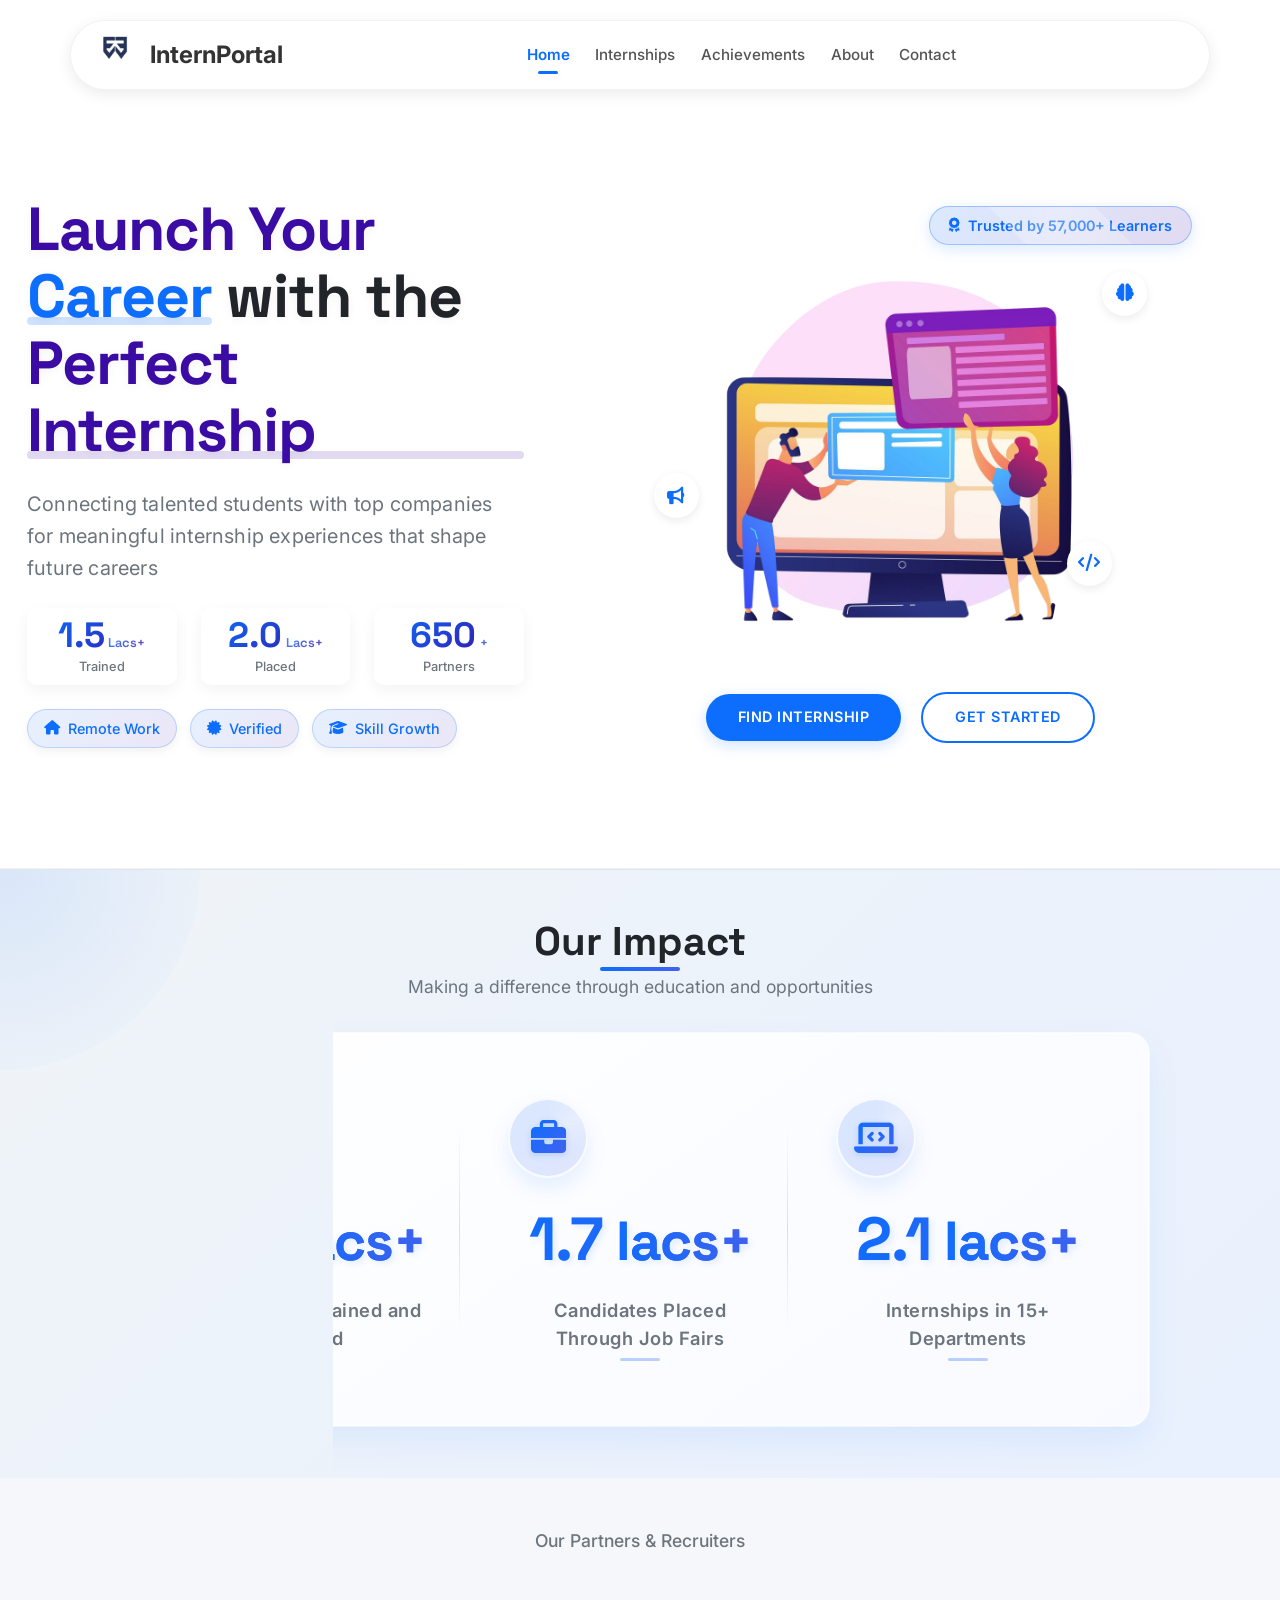
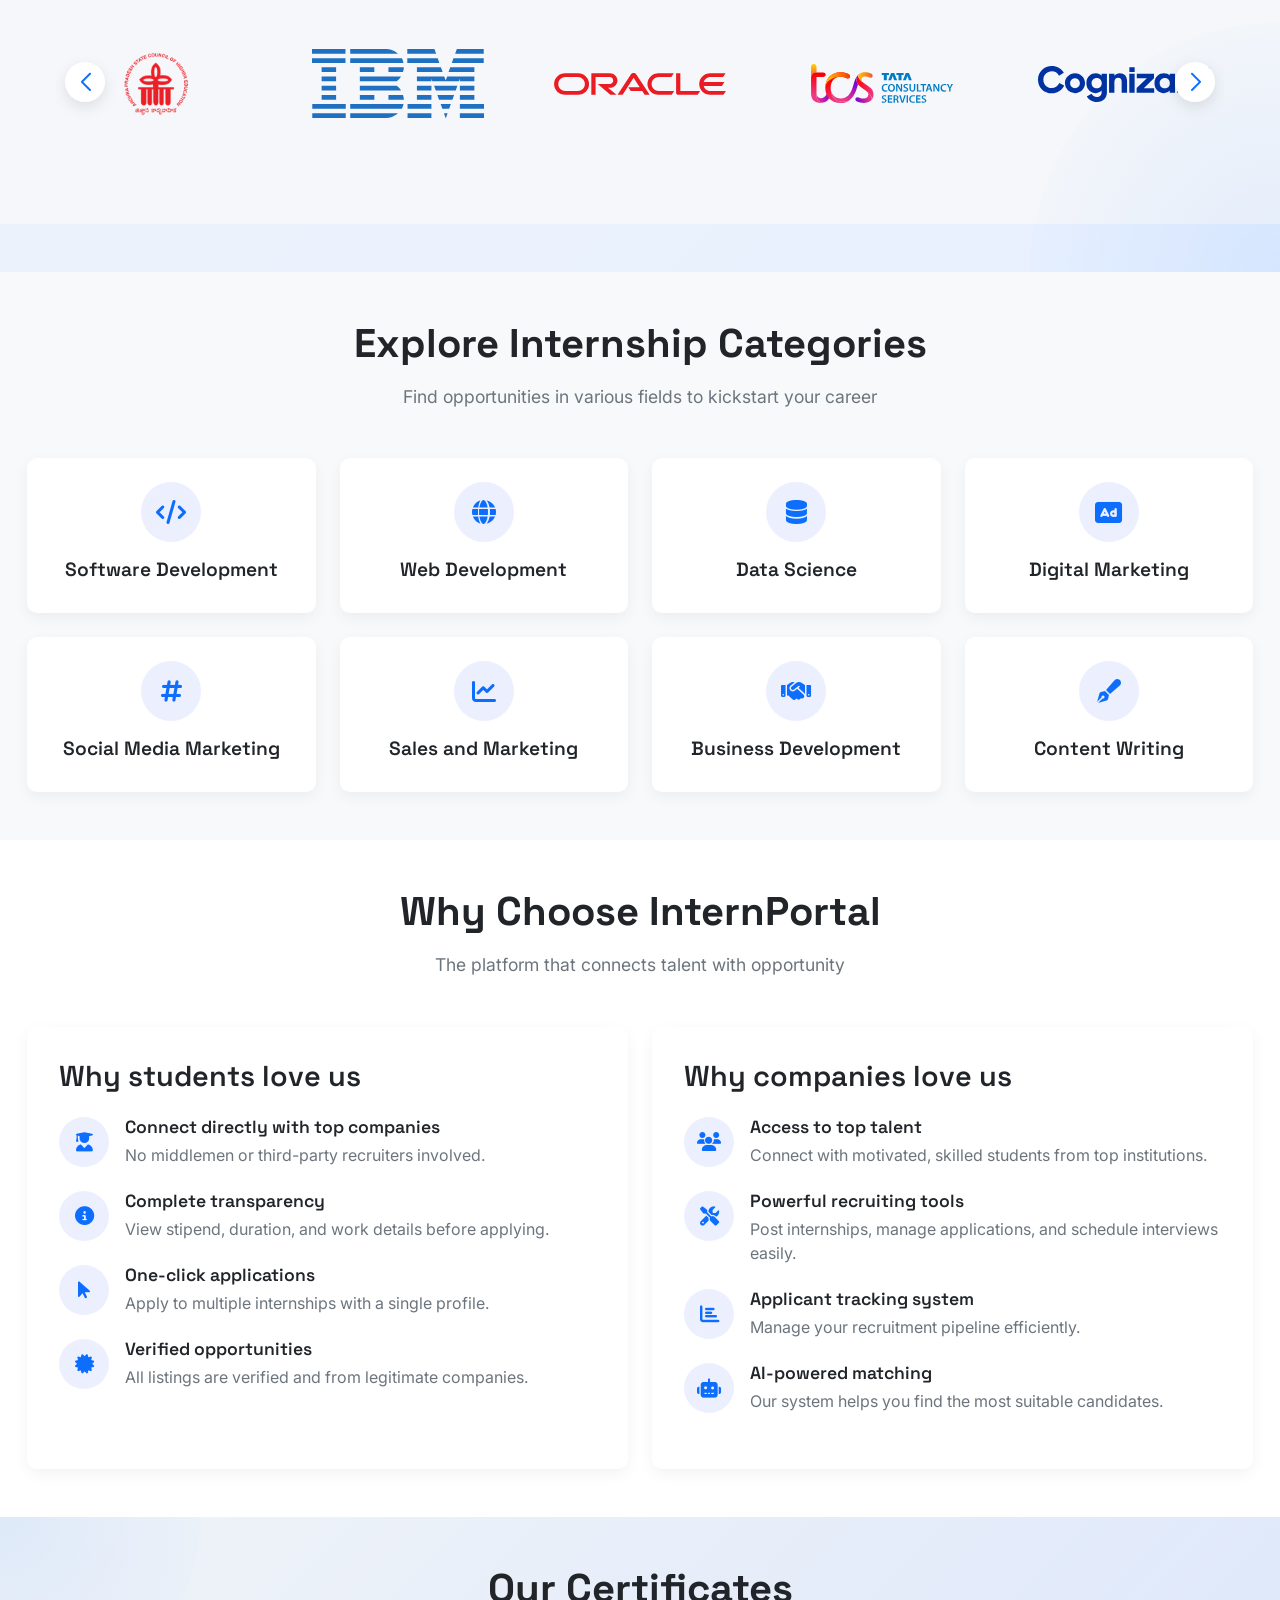
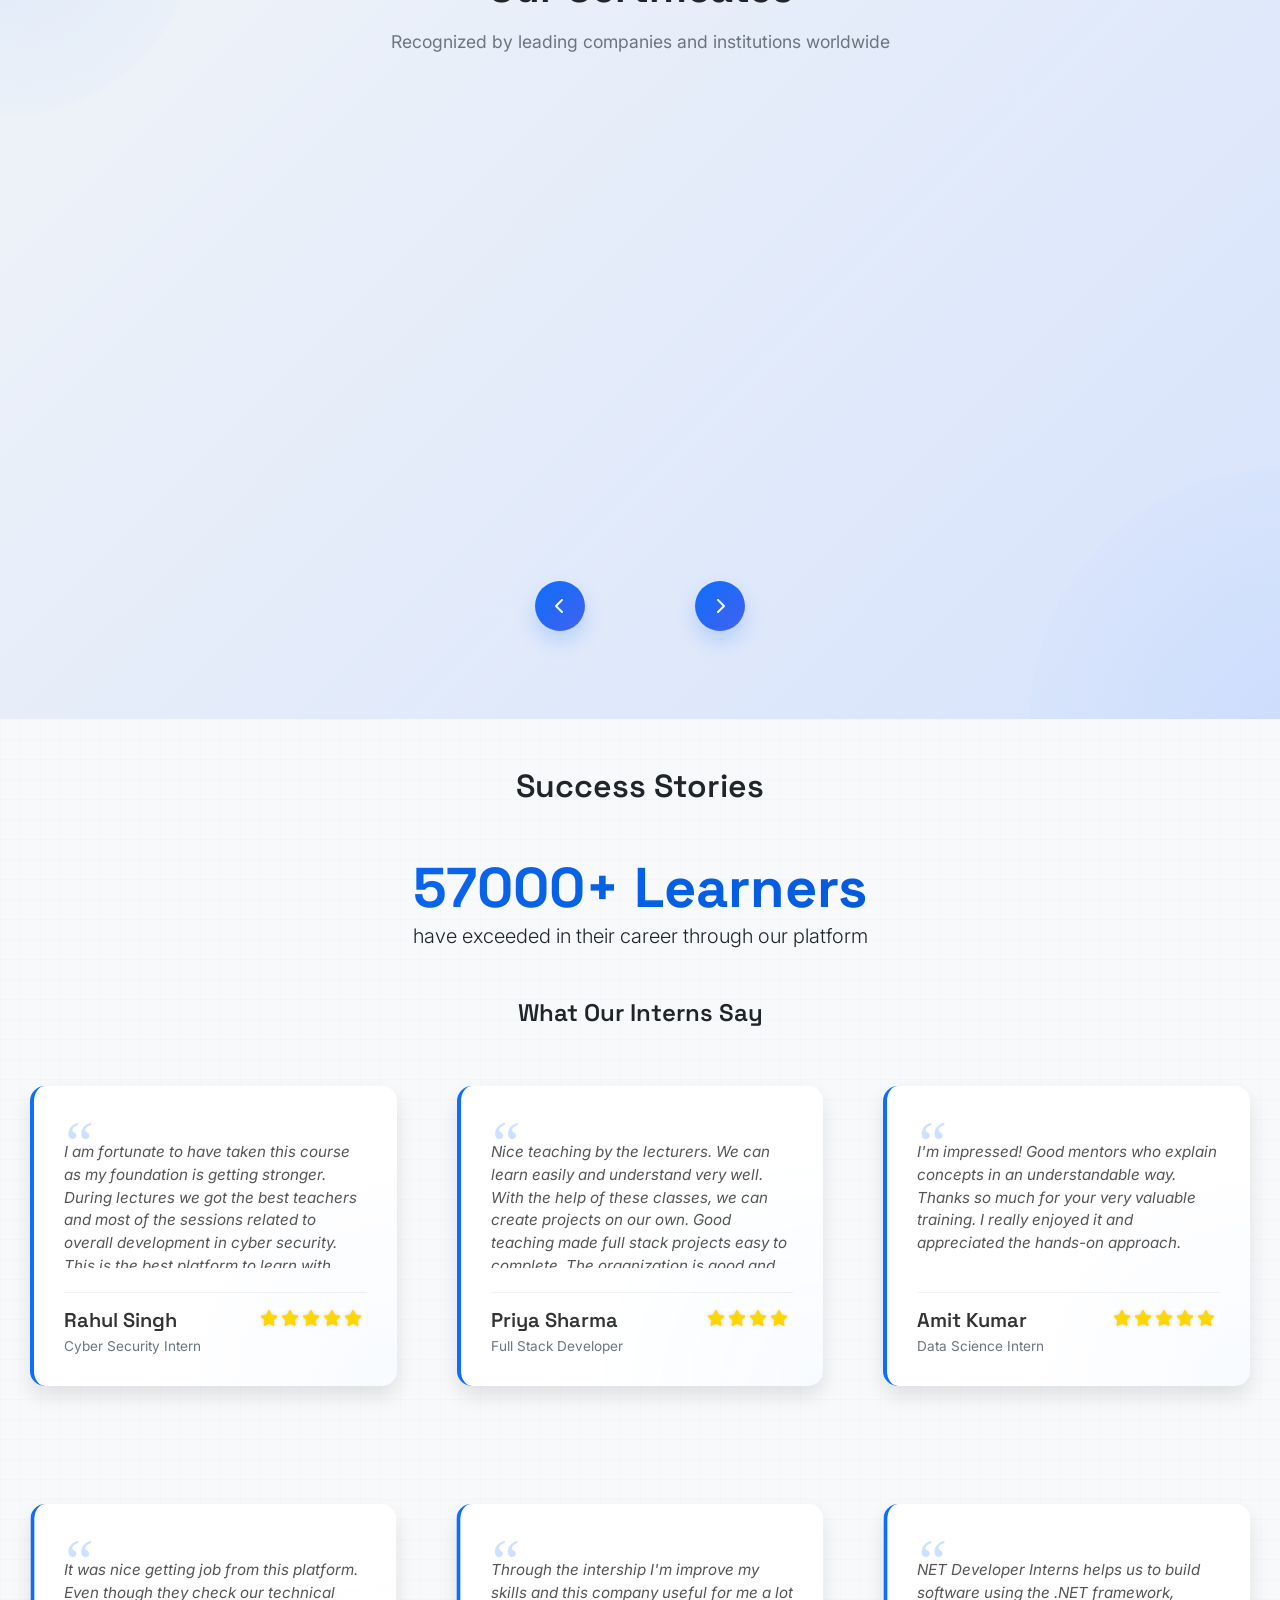
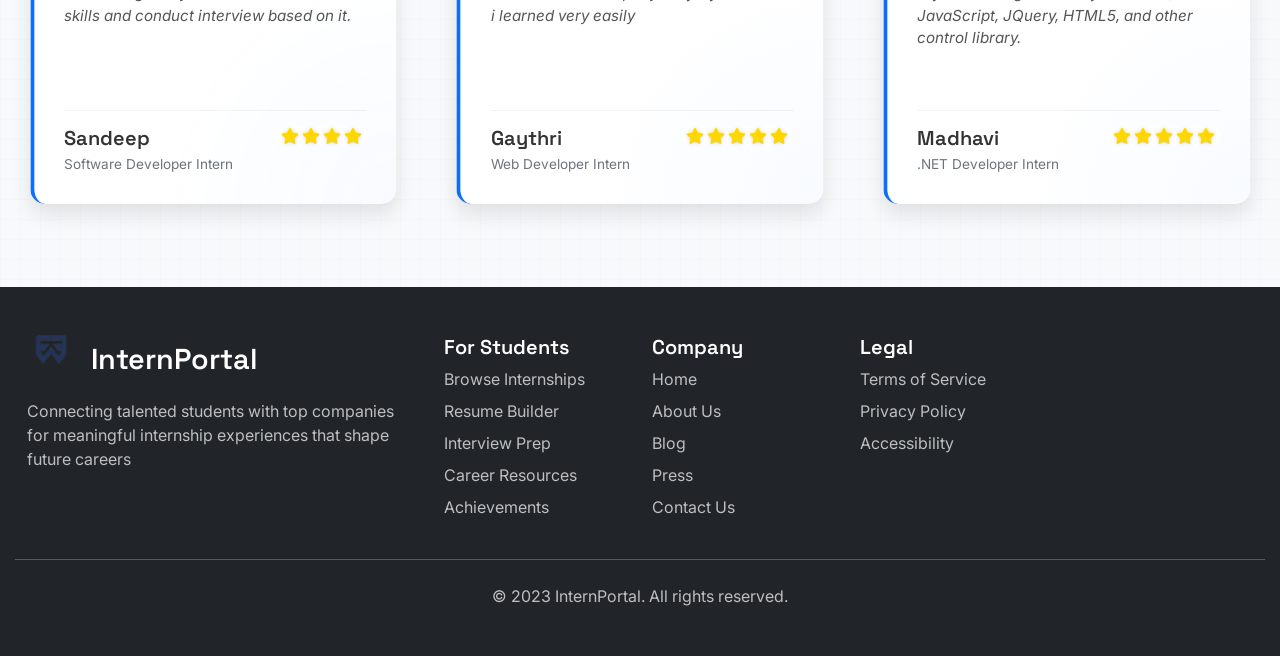
==== commit e6294a86: "updated" ====
--- a/index.html
+++ b/index.html
@@ -70,19 +70,78 @@
 
     <!-- Hero Section -->
     <section class="hero-section">
-        <div class="bg-shape-1"></div>
-        <div class="bg-shape-2"></div>
-        <div class="container">
-            <div class="row justify-content-center">
-                <div class="col-lg-8 text-center">
-                    <h1 class="hero-title mb-4">Launch Your <span class="highlight">Career</span> with the Perfect Internship</h1>
-                    <p class="hero-subtitle mb-5">Connecting talented students with top companies for meaningful internship experiences that shape future careers</p>
-                    <div class="d-flex justify-content-center">
-                        <a href="#" class="btn btn-hero me-3">Find Internships</a>
-                        <a href="#" class="btn btn-outline-hero">Go To Test Website</a>
-                    </div>
-                </div>
-            </div>
+
+        <div class="container position-relative">
+            <div class="row align-items-center">
+                <!-- Text Content (Left Side) -->
+                <div class="col-lg-5 hero-text-content">
+
+                    <h1 class="hero-title mb-4"><span class="launch-text">Launch Your</span> <span class="highlight">Career</span> with the <span class="highlight-secondary">Perfect Internship</span></h1>
+
+                    <p class="hero-subtitle mb-4">Connecting talented students with top companies for meaningful internship experiences that shape future careers</p>
+
+                    <!-- Key Stats Row -->
+                    <div class="key-stats-row mb-4">
+                        <div class="key-stat">
+                            <div class="key-stat-number">1.5<small>Lacs+</small></div>
+                            <div class="key-stat-label">Trained</div>
+                        </div>
+                        <div class="key-stat">
+                            <div class="key-stat-number">2.0<small>Lacs+</small></div>
+                            <div class="key-stat-label">Placed</div>
+                        </div>
+                        <div class="key-stat">
+                            <div class="key-stat-number">650<small>+</small></div>
+                            <div class="key-stat-label">Partners</div>
+                        </div>
+                    </div>
+
+                    <!-- Feature Pills -->
+                    <div class="feature-pills mb-4">
+                        <div class="feature-pill"><i class="fas fa-home"></i> Remote Work</div>
+                        <div class="feature-pill"><i class="fas fa-certificate"></i> Verified</div>
+                        <div class="feature-pill"><i class="fas fa-graduation-cap"></i> Skill Growth</div>
+                    </div>
+
+
+                </div>
+
+                <!-- Illustration (Right Side) -->
+                <div class="col-lg-7 d-none d-lg-block position-relative">
+                    <!-- Trusted badge -->
+                    <div class="trusted-badge-container">
+                        <div class="trusted-badge">
+                            <i class="fas fa-award me-2"></i>Trusted by 57,000+ Learners
+                        </div>
+                    </div>
+
+                    <div class="hero-illustration">
+                        <!-- Main illustration -->
+                        <div class="main-illustration">
+                            <!-- This will be styled with CSS background -->
+                        </div>
+
+                        <!-- Category bubbles -->
+                        <div class="category-bubble category-bubble-1" data-category="Data Science">
+                            <i class="fas fa-brain"></i>
+                        </div>
+                        <div class="category-bubble category-bubble-2" data-category="Web Dev">
+                            <i class="fas fa-code"></i>
+                        </div>
+                        <div class="category-bubble category-bubble-3" data-category="Marketing">
+                            <i class="fas fa-bullhorn"></i>
+                        </div>
+                    </div>
+
+                    <!-- Buttons moved below the illustration -->
+                    <div class="illustration-buttons text-center mt-3">
+                        <a href="internship.html" class="btn btn-hero me-3">Find Internship</a>
+                        <a href="#" class="btn btn-outline-hero">Get Started</a>
+                    </div>
+                    </div>
+                </div>
+            </div>
+            <!-- Removed duplicate CTA buttons -->
         </div>
     </section>
 
--- a/css/style.css
+++ b/css/style.css
@@ -110,71 +110,86 @@
 
 /* Hero Section */
 .hero-section {
-    padding: 8rem 0;
-    background: linear-gradient(135deg, var(--hero-gradient-start) 0%, var(--hero-gradient-end) 100%);
+    padding: 6rem 0;
+    background: white;
     position: relative;
     overflow: hidden;
     color: var(--hero-text-color);
-}
-
-/* Animated background elements - matching the image */
-.hero-section::before {
-    content: '';
-    position: absolute;
-    top: -200px;
-    right: -200px;
-    width: 500px;
-    height: 500px;
+    border-bottom: 1px solid rgba(0, 0, 0, 0.05);
+    min-height: 650px;
+    display: flex;
+    align-items: center;
+}
+
+/* Hero text content */
+.hero-text-content {
+    position: relative;
+    z-index: 2;
+    animation: fadeInUp 0.8s ease-out;
+}
+
+/* Hero illustration */
+.hero-illustration {
+    position: relative;
+    width: 100%;
+    height: 450px;
+    z-index: 2;
+    display: flex;
+    justify-content: center;
+    align-items: center;
+}
+
+.main-illustration {
+    position: relative;
+    width: 100%;
+    height: 100%;
+    background-image: url('../img/hero.png');
+    background-size: contain;
+    background-position: center;
+    background-repeat: no-repeat;
+    z-index: 2;
+    animation: fadeIn 1s ease-out;
+}
+
+/* Category bubbles */
+.category-bubble {
+    position: absolute;
+    width: 45px;
+    height: 45px;
+    background: white;
     border-radius: 50%;
-    background: radial-gradient(circle, rgba(208, 228, 247, 0.8) 0%, rgba(208, 228, 247, 0.1) 70%);
-    z-index: 0;
-    opacity: 0.6;
-    filter: blur(50px);
-    animation: float 25s ease-in-out infinite alternate;
-}
-
-.hero-section::after {
-    content: '';
-    position: absolute;
-    bottom: -100px;
-    left: -100px;
-    width: 400px;
-    height: 400px;
-    border-radius: 50%;
-    background: radial-gradient(circle, rgba(208, 228, 247, 0.7) 0%, rgba(208, 228, 247, 0.1) 70%);
-    z-index: 0;
-    opacity: 0.5;
-    filter: blur(40px);
-    animation: float 20s ease-in-out infinite alternate-reverse;
-}
-
-/* Additional animated elements */
-.hero-section .bg-shape-1 {
-    content: '';
-    position: absolute;
-    top: 20%;
+    display: flex;
+    align-items: center;
+    justify-content: center;
+    box-shadow: 0 3px 10px rgba(0, 0, 0, 0.08);
+    z-index: 3;
+    font-size: 1.1rem;
+    color: var(--hero-accent);
+    cursor: pointer;
+    transition: all 0.3s ease;
+}
+
+.category-bubble:hover {
+    transform: scale(1.2);
+    box-shadow: 0 8px 20px rgba(13, 110, 253, 0.2);
+}
+
+.category-bubble-1 {
+    top: 10%;
+    right: 15%;
+    animation: float-small 13s ease-in-out infinite 0.5s;
+}
+
+.category-bubble-2 {
+    bottom: 20%;
+    right: 20%;
+    animation: float-small 12s ease-in-out infinite 1.5s;
+}
+
+.category-bubble-3 {
+    bottom: 35%;
     left: 15%;
-    width: 100px;
-    height: 100px;
-    border-radius: 30% 70% 70% 30% / 30% 30% 70% 70%;
-    background-color: rgba(208, 228, 247, 0.5);
-    z-index: 0;
-    filter: blur(15px);
-    animation: morphing 10s ease-in-out infinite, float-small 8s ease-in-out infinite;
-}
-
-.hero-section .bg-shape-2 {
-    content: '';
-    position: absolute;
-    bottom: 15%;
-    right: 10%;
-    width: 150px;
-    height: 150px;
-    border-radius: 60% 40% 30% 70% / 60% 30% 70% 40%;
-    background-color: rgba(208, 228, 247, 0.6);
-    z-index: 0;
-    filter: blur(20px);
-    animation: morphing 12s ease-in-out infinite reverse, float-small 10s ease-in-out infinite 1s;
+    animation: float-small 11s ease-in-out infinite 2.5s;
 }
 
 @keyframes float {
@@ -222,7 +237,164 @@
 .hero-section .container {
     position: relative;
     z-index: 1;
+}
+
+.hero-content {
     animation: fadeInUp 0.8s ease-out;
+    position: relative;
+    z-index: 2;
+    padding: 2rem;
+    border-radius: 20px;
+    background-color: rgba(255, 255, 255, 0.05);
+    backdrop-filter: blur(10px);
+    box-shadow: 0 15px 35px rgba(0, 0, 0, 0.1);
+    border: 1px solid rgba(255, 255, 255, 0.15);
+    overflow: hidden;
+}
+
+/* Trusted Badge */
+.trusted-badge-container {
+    position: absolute;
+    top: 0;
+    right: 10%;
+    z-index: 10;
+    display: flex;
+    justify-content: flex-end;
+    margin-top: -20px;
+}
+
+.trusted-badge {
+    display: inline-flex;
+    align-items: center;
+    justify-content: center;
+    background: linear-gradient(135deg, rgba(13, 110, 253, 0.15) 0%, rgba(58, 12, 163, 0.15) 100%);
+    color: var(--hero-accent);
+    font-weight: 600;
+    font-size: 0.9rem;
+    padding: 0.5rem 1.2rem;
+    border-radius: 50px;
+    border: 1px solid rgba(13, 110, 253, 0.3);
+    box-shadow: 0 4px 15px rgba(13, 110, 253, 0.15);
+    animation: pulse 2s infinite;
+    position: relative;
+    overflow: hidden;
+    backdrop-filter: blur(5px);
+    -webkit-backdrop-filter: blur(5px);
+}
+
+.trusted-badge::before {
+    content: '';
+    position: absolute;
+    top: -50%;
+    left: -50%;
+    width: 200%;
+    height: 200%;
+    background: linear-gradient(45deg, transparent, rgba(255, 255, 255, 0.3), transparent);
+    transform: rotate(45deg);
+    animation: shine 3s infinite;
+}
+
+@keyframes shine {
+    0% {
+        transform: translateX(-100%) rotate(45deg);
+    }
+    20%, 100% {
+        transform: translateX(100%) rotate(45deg);
+    }
+}
+
+@keyframes pulse {
+    0% {
+        transform: scale(1);
+        box-shadow: 0 4px 15px rgba(13, 110, 253, 0.15);
+    }
+    50% {
+        transform: scale(1.05);
+        box-shadow: 0 8px 20px rgba(13, 110, 253, 0.25);
+    }
+    100% {
+        transform: scale(1);
+        box-shadow: 0 4px 15px rgba(13, 110, 253, 0.15);
+    }
+}
+
+/* Floating Stats */
+.floating-stats {
+    position: absolute;
+    top: 0;
+    left: 0;
+    width: 100%;
+    height: 100%;
+    z-index: 1;
+    pointer-events: none;
+}
+
+.floating-stat {
+    position: absolute;
+    display: flex;
+    align-items: center;
+    background: rgba(255, 255, 255, 0.9);
+    padding: 0.5rem 1rem;
+    border-radius: 50px;
+    box-shadow: 0 10px 25px rgba(0, 0, 0, 0.1);
+    animation: float-stat 15s ease-in-out infinite;
+    z-index: 1;
+}
+
+.floating-stat:nth-child(1) {
+    top: 15%;
+    left: 10%;
+    animation-delay: 0s;
+}
+
+.floating-stat:nth-child(2) {
+    top: 25%;
+    right: 10%;
+    animation-delay: 5s;
+}
+
+.floating-stat:nth-child(3) {
+    bottom: 20%;
+    left: 15%;
+    animation-delay: 2.5s;
+}
+
+@keyframes float-stat {
+    0% {
+        transform: translateY(0) rotate(0deg);
+    }
+    25% {
+        transform: translateY(-15px) rotate(-2deg);
+    }
+    50% {
+        transform: translateY(0) rotate(0deg);
+    }
+    75% {
+        transform: translateY(15px) rotate(2deg);
+    }
+    100% {
+        transform: translateY(0) rotate(0deg);
+    }
+}
+
+.stat-icon-wrapper {
+    width: 30px;
+    height: 30px;
+    display: flex;
+    align-items: center;
+    justify-content: center;
+    background: linear-gradient(135deg, #0d6efd 0%, #3a0ca3 100%);
+    border-radius: 50%;
+    margin-right: 10px;
+    color: white;
+    font-size: 0.8rem;
+}
+
+.stat-text {
+    font-weight: 700;
+    font-size: 0.9rem;
+    color: var(--dark-color);
+    font-family: 'Space Grotesk', sans-serif;
 }
 
 @keyframes fadeInUp {
@@ -244,7 +416,7 @@
     color: var(--hero-text-color);
     margin-bottom: 1.5rem;
     letter-spacing: -1px;
-    text-shadow: none;
+    text-shadow: 0 2px 10px rgba(0, 0, 0, 0.05);
 }
 
 .highlight {
@@ -268,6 +440,33 @@
     transform: scaleX(0);
 }
 
+.highlight-secondary {
+    color: #3a0ca3;
+    position: relative;
+    display: inline-block;
+}
+
+.highlight-secondary::after {
+    content: '';
+    position: absolute;
+    width: 100%;
+    height: 8px;
+    background-color: rgba(58, 12, 163, 0.15);
+    bottom: 5px;
+    left: 0;
+    z-index: -1;
+    border-radius: 4px;
+    animation: widthGrow 1s ease-out 0.8s forwards;
+    transform-origin: left;
+    transform: scaleX(0);
+}
+
+.launch-text {
+    color: #3a0ca3;
+    position: relative;
+    display: inline-block;
+}
+
 @keyframes widthGrow {
     from {
         transform: scaleX(0);
@@ -287,6 +486,380 @@
     line-height: 1.6;
 }
 
+/* Key Stats Row */
+.key-stats-row {
+    display: flex;
+    align-items: center;
+    gap: 1.5rem;
+    margin-bottom: 2rem;
+}
+
+.key-stat {
+    position: relative;
+    text-align: center;
+    padding: 0.5rem 1rem;
+    background: rgba(255, 255, 255, 0.2);
+    border-radius: 10px;
+    box-shadow: 0 5px 15px rgba(0, 0, 0, 0.05);
+    backdrop-filter: blur(5px);
+    border: 1px solid rgba(255, 255, 255, 0.1);
+    flex: 1;
+    transition: all 0.3s ease;
+}
+
+.key-stat:hover {
+    transform: translateY(-5px);
+    box-shadow: 0 10px 20px rgba(13, 110, 253, 0.1);
+}
+
+.key-stat-number {
+    font-family: 'Space Grotesk', sans-serif;
+    font-size: 2.2rem;
+    font-weight: 700;
+    background: linear-gradient(135deg, #0d6efd 0%, #3a0ca3 100%);
+    -webkit-background-clip: text;
+    background-clip: text;
+    -webkit-text-fill-color: transparent;
+    line-height: 1;
+    margin-bottom: 0.3rem;
+    display: flex;
+    justify-content: center;
+    align-items: baseline;
+}
+
+.key-stat-number small {
+    font-size: 0.8rem;
+    margin-left: 0.2rem;
+    font-weight: 600;
+    opacity: 0.8;
+    background: linear-gradient(135deg, #0d6efd 0%, #3a0ca3 100%);
+    -webkit-background-clip: text;
+    background-clip: text;
+    -webkit-text-fill-color: transparent;
+}
+
+.key-stat-label {
+    font-size: 0.8rem;
+    color: var(--gray-color);
+    font-weight: 500;
+}
+
+/* Feature Pills */
+.feature-pills {
+    display: flex;
+    flex-wrap: wrap;
+    gap: 0.8rem;
+    margin-bottom: 2rem;
+}
+
+.feature-pill {
+    display: inline-flex;
+    align-items: center;
+    gap: 0.5rem;
+    background: linear-gradient(135deg, rgba(13, 110, 253, 0.1) 0%, rgba(58, 12, 163, 0.1) 100%);
+    color: var(--hero-accent);
+    font-weight: 500;
+    font-size: 0.9rem;
+    padding: 0.5rem 1rem;
+    border-radius: 50px;
+    box-shadow: 0 4px 10px rgba(0, 0, 0, 0.05);
+    transition: all 0.3s ease;
+    border: 1px solid rgba(13, 110, 253, 0.2);
+    position: relative;
+    overflow: hidden;
+}
+
+.feature-pill::before {
+    content: '';
+    position: absolute;
+    top: 0;
+    left: 0;
+    width: 100%;
+    height: 100%;
+    background: linear-gradient(90deg, transparent, rgba(255, 255, 255, 0.5), transparent);
+    transform: translateX(-100%);
+    transition: transform 0.6s ease;
+}
+
+.feature-pill:hover {
+    transform: translateY(-3px);
+    box-shadow: 0 8px 15px rgba(13, 110, 253, 0.15);
+}
+
+.feature-pill:hover::before {
+    transform: translateX(100%);
+}
+
+.feature-pill i {
+    font-size: 0.9rem;
+    color: var(--hero-accent);
+}
+
+/* Animated Headlines Container */
+.animated-headlines-container {
+    display: flex;
+    align-items: center;
+    justify-content: center;
+    margin: 0 auto;
+    max-width: 800px;
+}
+
+.animated-headlines-icon {
+    width: 36px;
+    height: 36px;
+    display: flex;
+    align-items: center;
+    justify-content: center;
+    background: linear-gradient(135deg, #0d6efd 0%, #3a0ca3 100%);
+    color: white;
+    border-radius: 50%;
+    margin-right: 1rem;
+    box-shadow: 0 5px 15px rgba(13, 110, 253, 0.3);
+    animation: pulse-icon 2s infinite;
+}
+
+@keyframes pulse-icon {
+    0% {
+        transform: scale(1);
+    }
+    50% {
+        transform: scale(1.1);
+    }
+    100% {
+        transform: scale(1);
+    }
+}
+
+/* Animated Headlines */
+.animated-headlines {
+    position: relative;
+    height: 36px;
+    overflow: hidden;
+    flex: 1;
+    background-color: rgba(255, 255, 255, 0.1);
+    border-radius: 50px;
+    padding: 0 1.5rem;
+    box-shadow: inset 0 0 10px rgba(0, 0, 0, 0.05);
+    border: 1px solid rgba(255, 255, 255, 0.1);
+}
+
+.headline-slider {
+    position: relative;
+    height: 100%;
+}
+
+.headline {
+    position: absolute;
+    top: 0;
+    left: 0;
+    width: 100%;
+    height: 100%;
+    display: flex;
+    align-items: center;
+    justify-content: center;
+    font-weight: 500;
+    color: var(--dark-color);
+    opacity: 0;
+    transform: translateY(20px);
+    transition: all 0.5s ease;
+    font-size: 0.95rem;
+}
+
+.headline.active {
+    opacity: 1;
+    transform: translateY(0);
+}
+
+/* Category Preview Container */
+.category-preview-container {
+    margin: 0 auto;
+    max-width: 600px;
+}
+
+.category-preview-label {
+    font-weight: 600;
+    color: var(--dark-color);
+    margin-bottom: 1rem;
+    font-size: 1rem;
+    position: relative;
+    display: inline-block;
+    padding-bottom: 0.5rem;
+}
+
+.category-preview-label::after {
+    content: '';
+    position: absolute;
+    bottom: 0;
+    left: 50%;
+    transform: translateX(-50%);
+    width: 50px;
+    height: 2px;
+    background: linear-gradient(90deg, transparent, var(--hero-accent), transparent);
+}
+
+/* Category Preview */
+.category-preview {
+    display: flex;
+    justify-content: center;
+    gap: 1.5rem;
+    flex-wrap: wrap;
+    position: relative;
+}
+
+.category-icon {
+    width: 50px;
+    height: 50px;
+    border-radius: 50%;
+    background: linear-gradient(135deg, rgba(13, 110, 253, 0.1) 0%, rgba(58, 12, 163, 0.1) 100%);
+    display: flex;
+    align-items: center;
+    justify-content: center;
+    color: var(--hero-accent);
+    font-size: 1.2rem;
+    box-shadow: 0 4px 10px rgba(0, 0, 0, 0.05);
+    transition: all 0.3s ease;
+    animation: fadeInRotate 1s ease-out forwards;
+    opacity: 0;
+    transform: scale(0) rotate(-45deg);
+    position: relative;
+    cursor: pointer;
+}
+
+.category-icon::after {
+    content: attr(data-category);
+    position: absolute;
+    bottom: -25px;
+    left: 50%;
+    transform: translateX(-50%);
+    font-size: 0.7rem;
+    font-weight: 500;
+    color: var(--gray-color);
+    opacity: 0;
+    transition: all 0.3s ease;
+    white-space: nowrap;
+}
+
+.category-icon:hover::after {
+    opacity: 1;
+    bottom: -30px;
+}
+
+.category-icon:nth-child(1) { animation-delay: 0.1s; }
+.category-icon:nth-child(2) { animation-delay: 0.2s; }
+.category-icon:nth-child(3) { animation-delay: 0.3s; }
+.category-icon:nth-child(4) { animation-delay: 0.4s; }
+.category-icon:nth-child(5) { animation-delay: 0.5s; }
+.category-icon:nth-child(6) { animation-delay: 0.6s; }
+
+@keyframes fadeInRotate {
+    to {
+        opacity: 1;
+        transform: scale(1) rotate(0);
+    }
+}
+
+.category-icon:hover {
+    transform: translateY(-5px) scale(1.1);
+    box-shadow: 0 10px 20px rgba(13, 110, 253, 0.15);
+    background: linear-gradient(135deg, rgba(13, 110, 253, 0.2) 0%, rgba(58, 12, 163, 0.2) 100%);
+}
+
+/* Hero features container */
+.hero-features-container {
+    margin: 0 auto;
+    max-width: 600px;
+}
+
+/* Hero features */
+.hero-features {
+    display: flex;
+    justify-content: center;
+    gap: 2rem;
+    flex-wrap: wrap;
+    margin-bottom: 2rem;
+}
+
+.hero-feature {
+    display: flex;
+    align-items: center;
+    gap: 0.8rem;
+    font-weight: 500;
+    color: var(--dark-color);
+    background-color: rgba(255, 255, 255, 0.5);
+    padding: 0.7rem 1.2rem;
+    border-radius: 50px;
+    box-shadow: 0 4px 10px rgba(0, 0, 0, 0.05);
+    transition: all 0.3s ease;
+    animation: fadeIn 1s ease-out forwards;
+    opacity: 0;
+    position: relative;
+    overflow: hidden;
+}
+
+.hero-feature::before {
+    content: '';
+    position: absolute;
+    top: 0;
+    left: 0;
+    width: 100%;
+    height: 100%;
+    background: linear-gradient(90deg, transparent, rgba(255, 255, 255, 0.5), transparent);
+    transform: translateX(-100%);
+    transition: transform 0.6s ease;
+}
+
+.hero-feature:hover::before {
+    transform: translateX(100%);
+}
+
+.feature-icon-wrapper {
+    width: 30px;
+    height: 30px;
+    display: flex;
+    align-items: center;
+    justify-content: center;
+    background: linear-gradient(135deg, #0d6efd 0%, #3a0ca3 100%);
+    border-radius: 50%;
+    color: white;
+    font-size: 0.9rem;
+    box-shadow: 0 4px 8px rgba(13, 110, 253, 0.2);
+}
+
+.hero-feature:nth-child(1) {
+    animation-delay: 0.3s;
+}
+
+.hero-feature:nth-child(2) {
+    animation-delay: 0.5s;
+}
+
+.hero-feature:nth-child(3) {
+    animation-delay: 0.7s;
+}
+
+.hero-feature:hover {
+    transform: translateY(-3px);
+    box-shadow: 0 8px 20px rgba(0, 0, 0, 0.08);
+}
+
+/* Hero buttons */
+.hero-buttons {
+    display: flex;
+    justify-content: center;
+    gap: 1rem;
+    margin-top: 2rem;
+    margin-bottom: 2rem;
+}
+
+@keyframes fadeIn {
+    from {
+        opacity: 0;
+    }
+    to {
+        opacity: 1;
+    }
+}
+
 .btn-hero {
     background-color: var(--hero-accent);
     color: white;
@@ -300,10 +873,28 @@
     text-transform: uppercase;
     font-size: 0.9rem;
     box-shadow: 0 4px 15px rgba(13, 110, 253, 0.2);
+    position: relative;
+    overflow: hidden;
+    z-index: 1;
+}
+
+.btn-hero::before {
+    content: '';
+    position: absolute;
+    top: 0;
+    left: 0;
+    width: 0%;
+    height: 100%;
+    background: linear-gradient(90deg, var(--hero-accent) 0%, var(--secondary-color) 100%);
+    transition: all 0.5s ease;
+    z-index: -1;
+}
+
+.btn-hero:hover::before {
+    width: 100%;
 }
 
 .btn-hero:hover {
-    background-color: var(--hero-accent-secondary);
     color: white;
     transform: translateY(-3px);
     box-shadow: 0 10px 20px rgba(13, 110, 253, 0.3);
@@ -321,10 +912,28 @@
     text-transform: uppercase;
     font-size: 0.9rem;
     background-color: transparent;
+    position: relative;
+    overflow: hidden;
+    z-index: 1;
+}
+
+.btn-outline-hero::before {
+    content: '';
+    position: absolute;
+    bottom: 0;
+    left: 0;
+    width: 100%;
+    height: 0%;
+    background-color: var(--hero-accent);
+    transition: all 0.3s ease;
+    z-index: -1;
+}
+
+.btn-outline-hero:hover::before {
+    height: 100%;
 }
 
 .btn-outline-hero:hover {
-    background-color: var(--hero-accent);
     color: white;
     border-color: var(--hero-accent);
     transform: translateY(-3px);
@@ -1068,7 +1677,11 @@
 /* Responsive Styles */
 @media (max-width: 991.98px) {
     .hero-section {
-        padding: 6rem 0;
+        padding: 8rem 0 6rem;
+    }
+
+    .hero-content {
+        padding: 1.5rem;
     }
 
     .hero-title {
@@ -1083,21 +1696,69 @@
     .carousel-control-prev, .carousel-control-next {
         display: none;
     }
+
+    .hero-features {
+        gap: 1rem;
+    }
+
+    .floating-stat:nth-child(1) {
+        top: 10%;
+        left: 5%;
+    }
+
+    .floating-stat:nth-child(2) {
+        top: 20%;
+        right: 5%;
+    }
+
+    .floating-stat:nth-child(3) {
+        bottom: 15%;
+        left: 8%;
+    }
+
+    .category-preview {
+        gap: 1rem;
+    }
+}
+
+@media (max-width: 991.98px) {
+    .hero-section {
+        padding: 5rem 0;
+        min-height: auto;
+    }
+
+    .hero-text-content {
+        text-align: center;
+        margin-bottom: 3rem;
+    }
+
+    .key-stats-row {
+        justify-content: center;
+    }
+
+    .feature-pills {
+        justify-content: center;
+    }
+
+    .hero-buttons {
+        justify-content: center;
+    }
 }
 
 @media (max-width: 767.98px) {
     .hero-section {
-        padding: 5rem 0;
+        padding: 4rem 0;
     }
 
     .hero-title {
-        font-size: 2.7rem;
+        font-size: 2.5rem;
         letter-spacing: -0.7px;
     }
 
     .hero-subtitle {
-        font-size: 1.1rem;
+        font-size: 1rem;
         line-height: 1.5;
+        margin: 0 auto 1.5rem;
     }
 
     .section-title {
@@ -1112,21 +1773,57 @@
         padding: 0.7rem 1.5rem;
         font-size: 0.85rem;
     }
+
+    .key-stats-row {
+        flex-wrap: wrap;
+        gap: 1rem;
+    }
+
+    .key-stat {
+        min-width: 120px;
+    }
+
+    .key-stat-number {
+        font-size: 1.8rem;
+    }
+
+    .feature-pills {
+        justify-content: center;
+    }
+
+    .trusted-badge-container {
+        top: 0;
+        right: 5%;
+    }
+
+    .trusted-badge {
+        font-size: 0.8rem;
+    }
+
+    .hero-illustration {
+        height: 350px;
+    }
+
+    .category-bubble {
+        width: 40px;
+        height: 40px;
+        font-size: 1rem;
+    }
 }
 
 @media (max-width: 575.98px) {
     .hero-section {
-        padding: 4rem 0;
+        padding: 3rem 0;
     }
 
     .hero-title {
-        font-size: 2.2rem;
+        font-size: 2rem;
         letter-spacing: -0.5px;
         line-height: 1.2;
     }
 
     .hero-subtitle {
-        font-size: 1rem;
+        font-size: 0.9rem;
         line-height: 1.5;
         letter-spacing: 0.1px;
     }
@@ -1141,9 +1838,80 @@
         letter-spacing: 0.4px;
     }
 
-    .highlight::after {
+    .highlight::after, .highlight-secondary::after {
         height: 6px;
         bottom: 3px;
+    }
+
+    .hero-buttons {
+        flex-direction: column;
+        gap: 1rem;
+        align-items: center;
+        margin-top: 1.5rem;
+    }
+
+    .btn-hero, .btn-outline-hero {
+        width: 100%;
+        max-width: 220px;
+        text-align: center;
+    }
+
+    .trusted-badge-container {
+        top: 0;
+        right: 0;
+        margin-top: -10px;
+    }
+
+    .trusted-badge {
+        font-size: 0.75rem;
+        padding: 0.4rem 0.8rem;
+    }
+
+    .key-stats-row {
+        gap: 0.5rem;
+    }
+
+    .key-stat {
+        padding: 0.4rem 0.6rem;
+    }
+
+    .key-stat-number {
+        font-size: 1.5rem;
+    }
+
+    .key-stat-number small {
+        font-size: 0.7rem;
+    }
+
+    .key-stat-label {
+        font-size: 0.7rem;
+    }
+
+    .feature-pills {
+        gap: 0.5rem;
+    }
+
+    .feature-pill {
+        font-size: 0.8rem;
+        padding: 0.4rem 0.8rem;
+    }
+
+    .feature-pill i {
+        font-size: 0.8rem;
+    }
+
+    .hero-text-content {
+        margin-bottom: 2rem;
+    }
+
+    .hero-illustration {
+        height: 250px;
+    }
+
+    .category-bubble {
+        width: 35px;
+        height: 35px;
+        font-size: 0.9rem;
     }
 }
 
--- a/css/stats-enhanced.css
+++ b/css/stats-enhanced.css
@@ -175,6 +175,19 @@
     animation: scale-in 0.5s forwards;
 }
 
+/* Style for 'lacs+' text */
+.stat-number::after {
+    content: attr(data-suffix);
+    display: inline;
+    background: linear-gradient(to right, #0d6efd, #4361ee);
+    -webkit-background-clip: text;
+    background-clip: text;
+    -webkit-text-fill-color: transparent;
+    color: transparent;
+    font-weight: 800;
+    font-size: 0.9em;
+}
+
 @keyframes pulse-count {
     0% { transform: scale(1); }
     100% { transform: scale(1.05); }
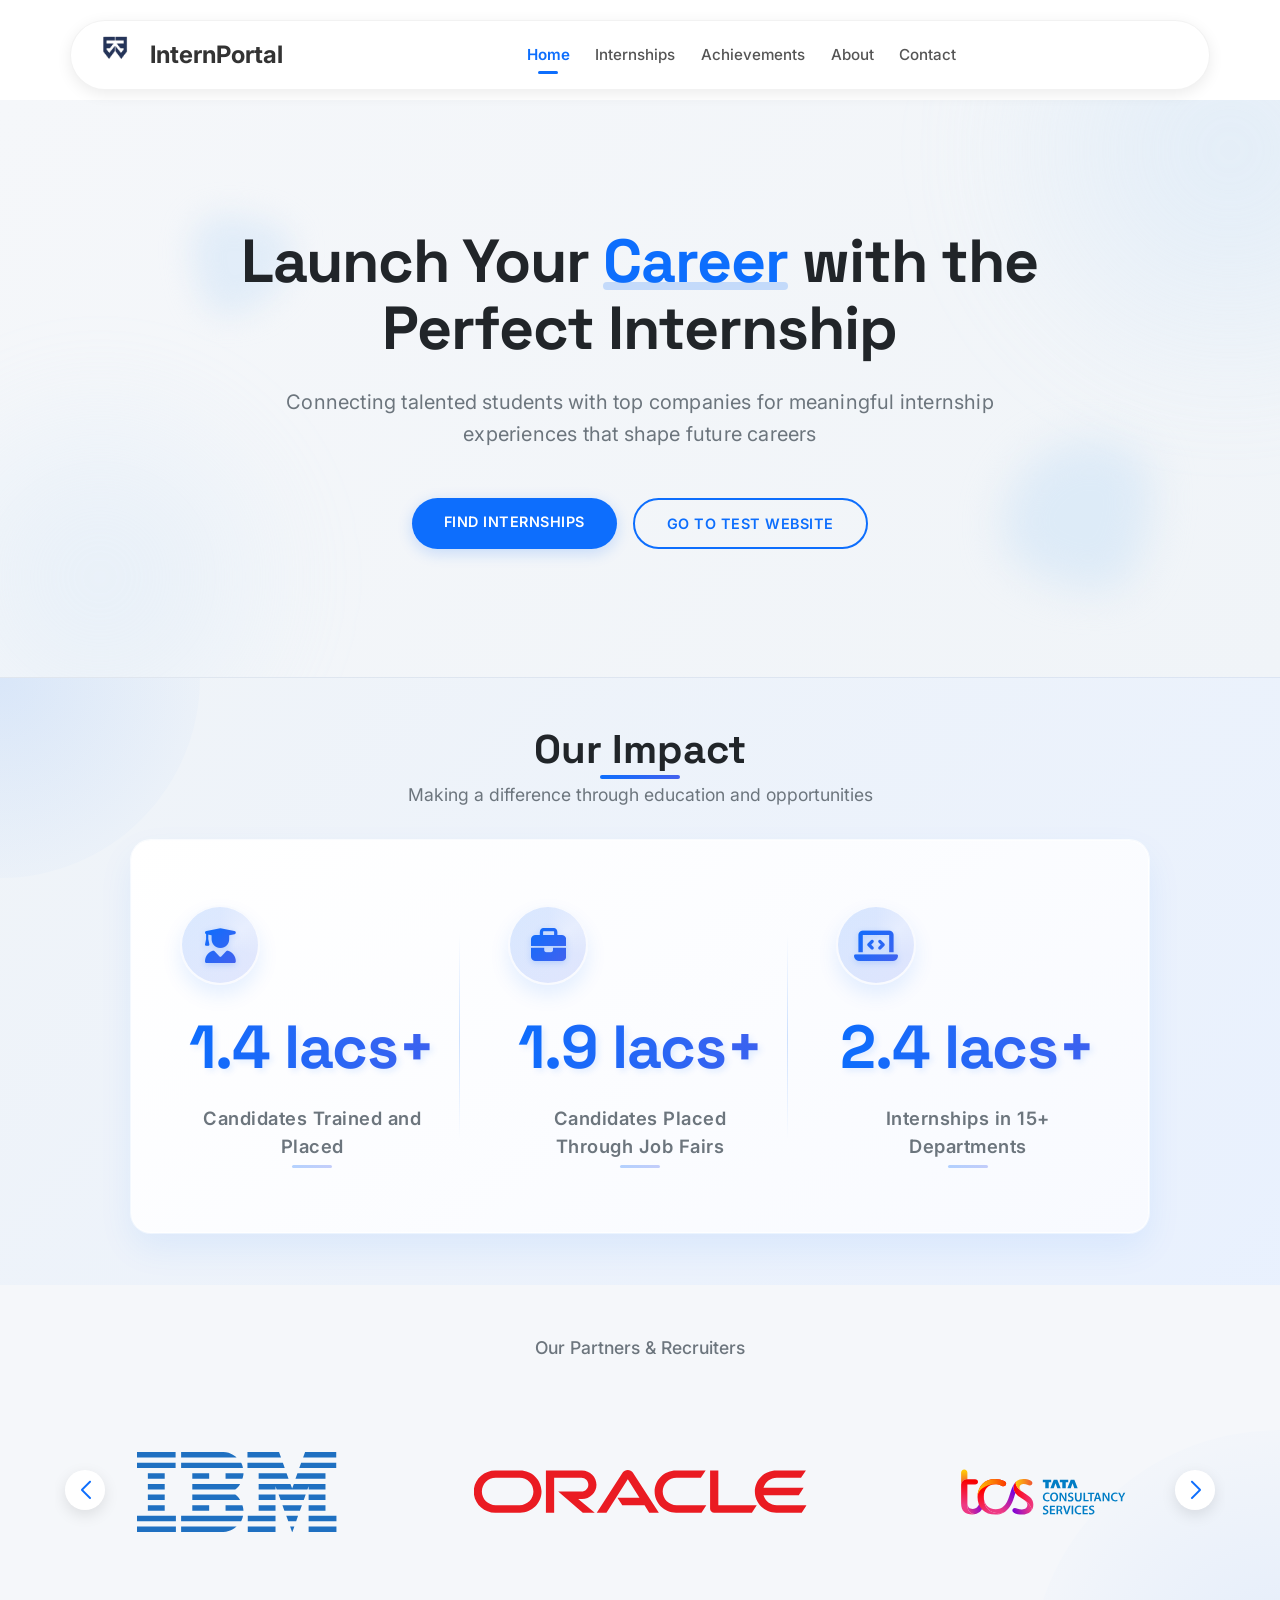
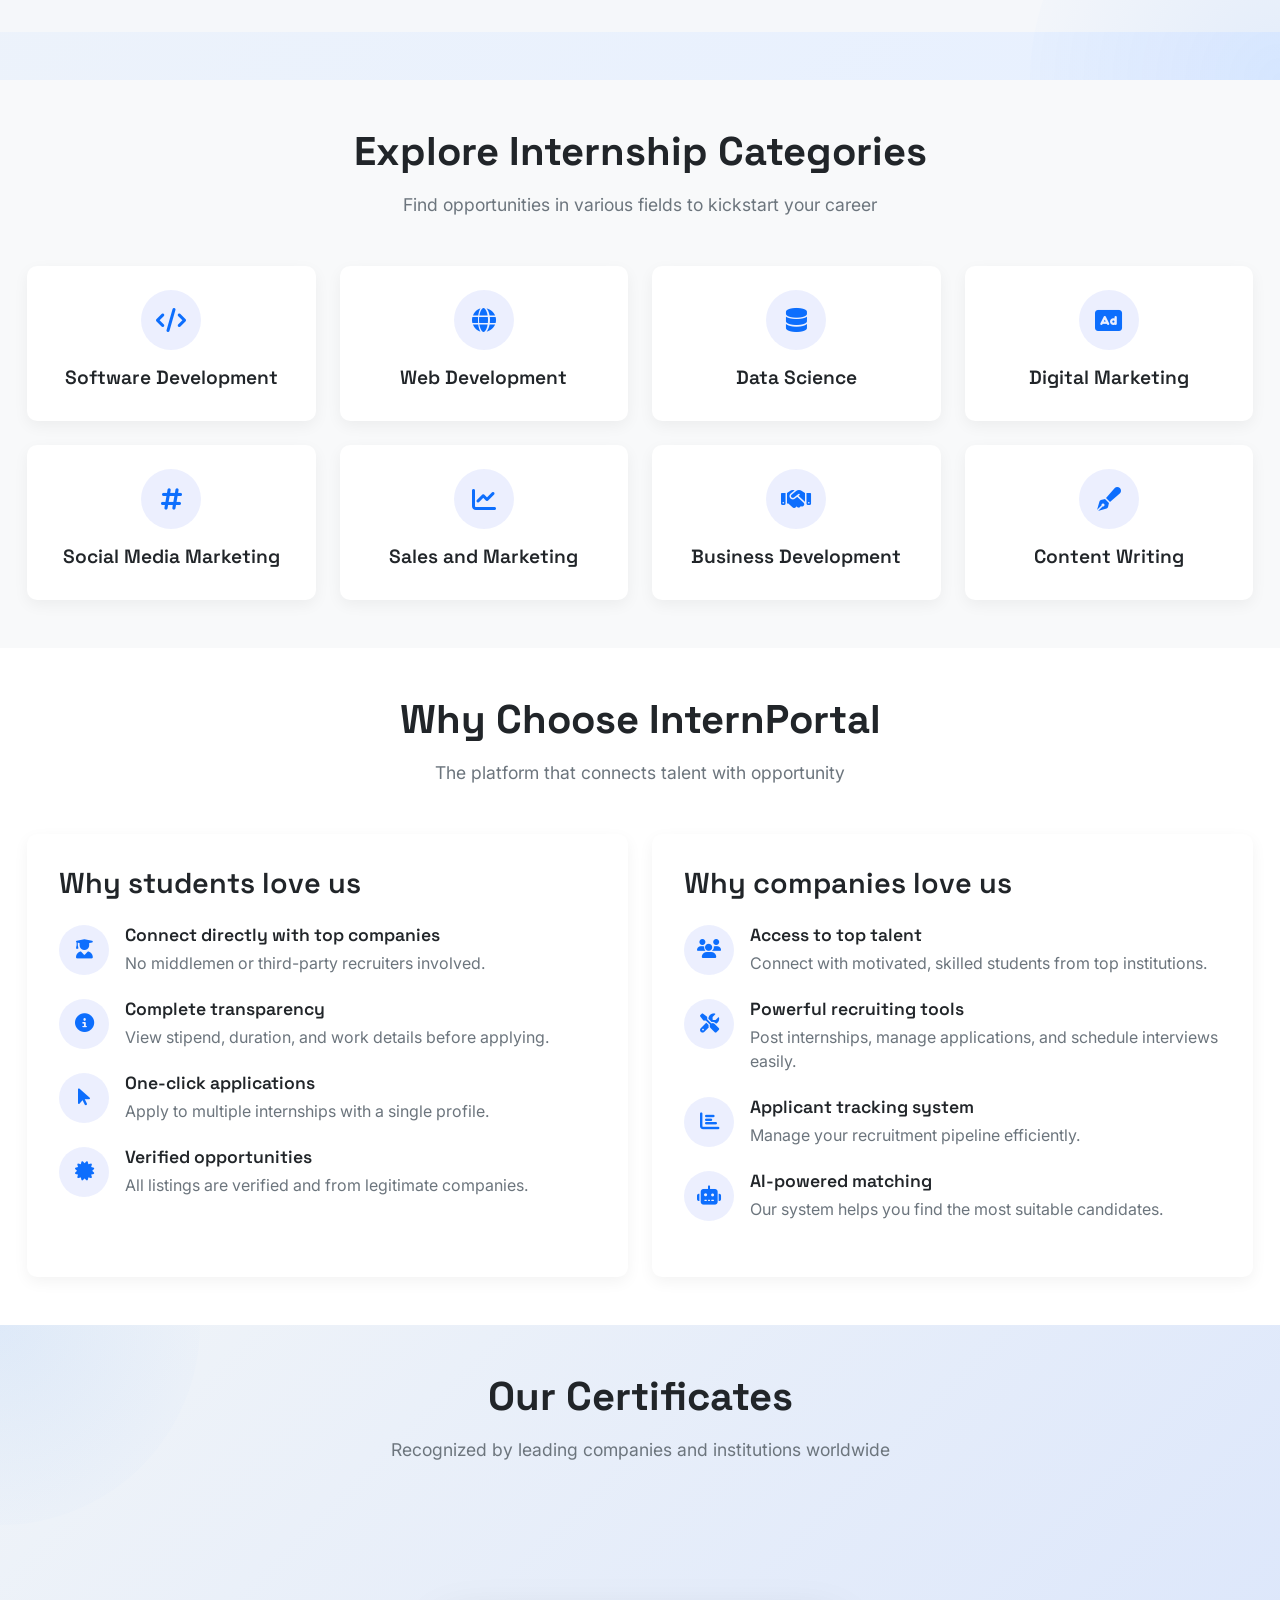
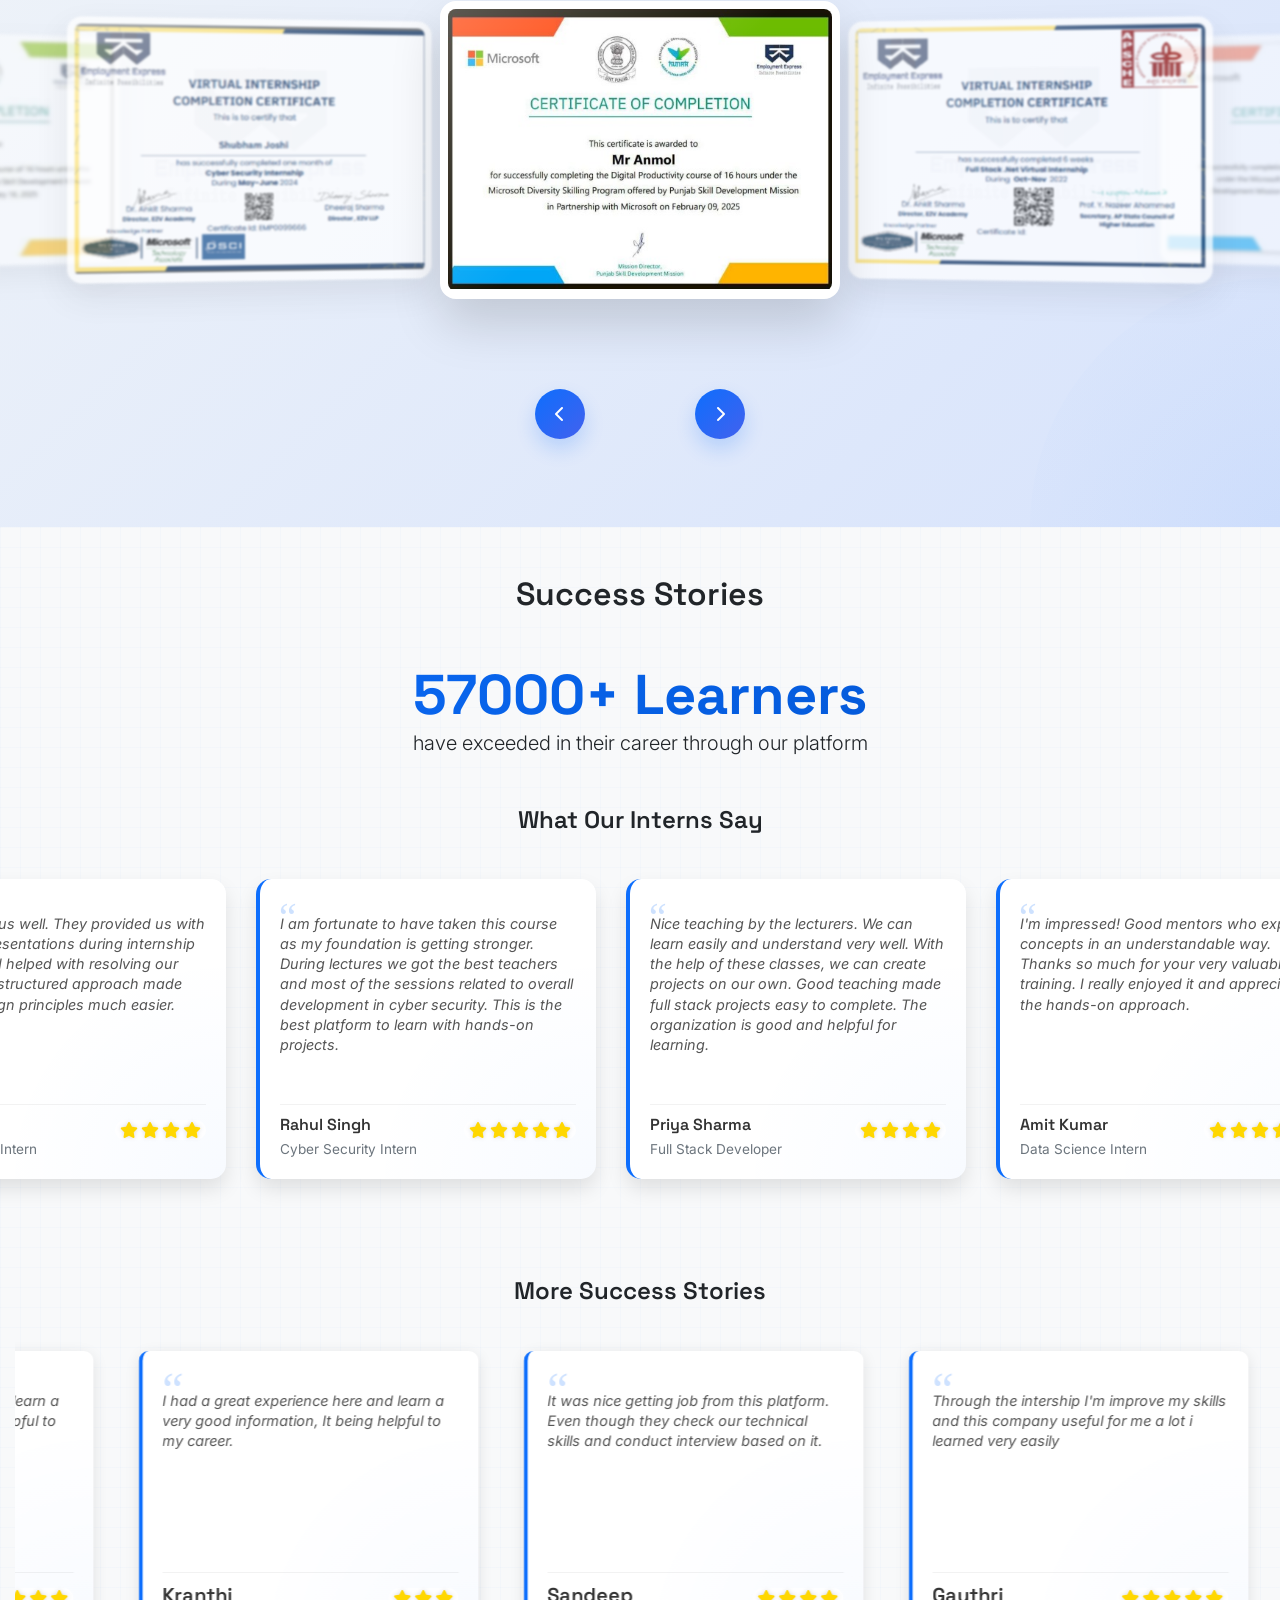
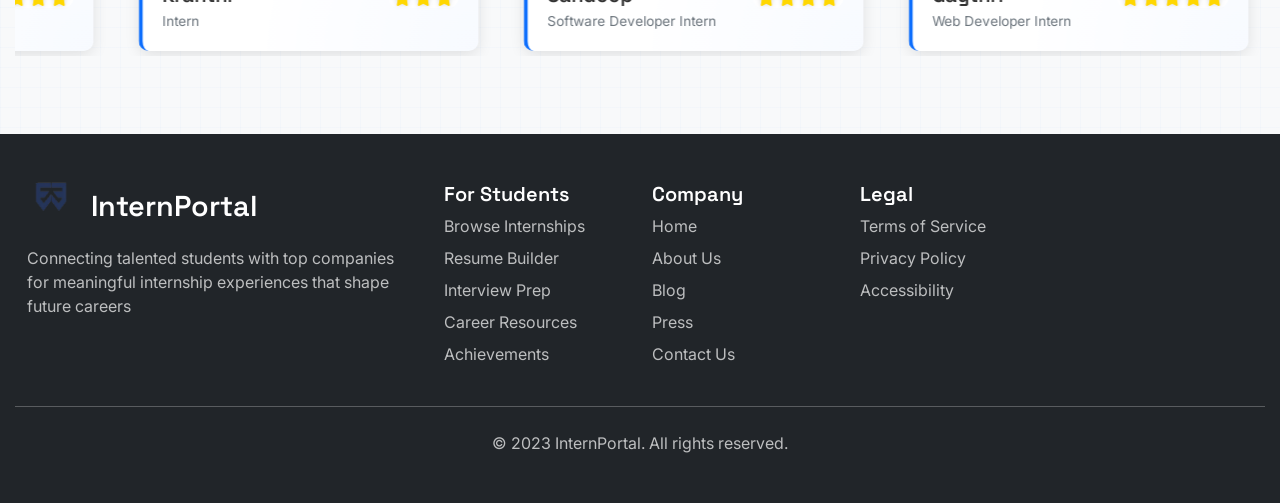
==== commit 9f328884: "carousal fix" ====
--- a/index.html
+++ b/index.html
@@ -70,78 +70,19 @@
 
     <!-- Hero Section -->
     <section class="hero-section">
-
-        <div class="container position-relative">
-            <div class="row align-items-center">
-                <!-- Text Content (Left Side) -->
-                <div class="col-lg-5 hero-text-content">
-
-                    <h1 class="hero-title mb-4"><span class="launch-text">Launch Your</span> <span class="highlight">Career</span> with the <span class="highlight-secondary">Perfect Internship</span></h1>
-
-                    <p class="hero-subtitle mb-4">Connecting talented students with top companies for meaningful internship experiences that shape future careers</p>
-
-                    <!-- Key Stats Row -->
-                    <div class="key-stats-row mb-4">
-                        <div class="key-stat">
-                            <div class="key-stat-number">1.5<small>Lacs+</small></div>
-                            <div class="key-stat-label">Trained</div>
-                        </div>
-                        <div class="key-stat">
-                            <div class="key-stat-number">2.0<small>Lacs+</small></div>
-                            <div class="key-stat-label">Placed</div>
-                        </div>
-                        <div class="key-stat">
-                            <div class="key-stat-number">650<small>+</small></div>
-                            <div class="key-stat-label">Partners</div>
-                        </div>
-                    </div>
-
-                    <!-- Feature Pills -->
-                    <div class="feature-pills mb-4">
-                        <div class="feature-pill"><i class="fas fa-home"></i> Remote Work</div>
-                        <div class="feature-pill"><i class="fas fa-certificate"></i> Verified</div>
-                        <div class="feature-pill"><i class="fas fa-graduation-cap"></i> Skill Growth</div>
-                    </div>
-
-
-                </div>
-
-                <!-- Illustration (Right Side) -->
-                <div class="col-lg-7 d-none d-lg-block position-relative">
-                    <!-- Trusted badge -->
-                    <div class="trusted-badge-container">
-                        <div class="trusted-badge">
-                            <i class="fas fa-award me-2"></i>Trusted by 57,000+ Learners
-                        </div>
-                    </div>
-
-                    <div class="hero-illustration">
-                        <!-- Main illustration -->
-                        <div class="main-illustration">
-                            <!-- This will be styled with CSS background -->
-                        </div>
-
-                        <!-- Category bubbles -->
-                        <div class="category-bubble category-bubble-1" data-category="Data Science">
-                            <i class="fas fa-brain"></i>
-                        </div>
-                        <div class="category-bubble category-bubble-2" data-category="Web Dev">
-                            <i class="fas fa-code"></i>
-                        </div>
-                        <div class="category-bubble category-bubble-3" data-category="Marketing">
-                            <i class="fas fa-bullhorn"></i>
-                        </div>
-                    </div>
-
-                    <!-- Buttons moved below the illustration -->
-                    <div class="illustration-buttons text-center mt-3">
-                        <a href="internship.html" class="btn btn-hero me-3">Find Internship</a>
-                        <a href="#" class="btn btn-outline-hero">Get Started</a>
-                    </div>
-                    </div>
-                </div>
-            </div>
-            <!-- Removed duplicate CTA buttons -->
+        <div class="bg-shape-1"></div>
+        <div class="bg-shape-2"></div>
+        <div class="container">
+            <div class="row justify-content-center">
+                <div class="col-lg-8 text-center">
+                    <h1 class="hero-title mb-4">Launch Your <span class="highlight">Career</span> with the Perfect Internship</h1>
+                    <p class="hero-subtitle mb-5">Connecting talented students with top companies for meaningful internship experiences that shape future careers</p>
+                    <div class="d-flex justify-content-center">
+                        <a href="#" class="btn btn-hero me-3">Find Internships</a>
+                        <a href="#" class="btn btn-outline-hero">Go To Test Website</a>
+                    </div>
+                </div>
+            </div>
         </div>
     </section>
 
@@ -540,12 +481,466 @@
                 <!-- Pagination removed for continuous movement -->
             </div>
 
-            <div class="swiper testimonialSwiperCircular">
-                <div class="swiper-wrapper">
-                    <!-- Circular testimonial cards will be dynamically added here -->
-                </div>
-                <!-- Pagination removed for continuous movement -->
-            </div>
+            <h4 class="text-center mb-4 mt-5">More Success Stories</h4>
+
+            <!-- Smooth infinite slider container -->
+            <div class="smooth-slider-container" style="position: relative; overflow: hidden; width: 100%; height: auto; min-height: 320px; margin-top: 30px; margin-bottom: 30px;">
+                <!-- Container to ensure 3 slides are visible at a time -->
+                <div class="carousel-container" style="max-width: 1110px; margin: 0 auto; position: relative;">
+                <!-- Add responsive styles for the carousel container -->
+                <style>
+                    @media (max-width: 1200px) {
+                        .carousel-container {
+                            max-width: 740px; /* Show 2 slides on medium screens */
+                        }
+                    }
+                    @media (max-width: 768px) {
+                        .carousel-container {
+                            max-width: 370px; /* Show 1 slide on small screens */
+                        }
+                    }
+                </style>
+                <!-- Slider track that will be animated -->
+                <div class="smooth-slider-track" style="display: flex; position: absolute; left: 0; top: 0; transition: transform 0.5s cubic-bezier(0.25, 1, 0.5, 1); width: max-content;">
+                    <!-- Prepended Testimonial 4 (for infinite loop) -->
+                    <div class="testimonial-card" style="flex: 0 0 340px; margin-right: 30px; background-color: #fff; border-radius: 10px; box-shadow: 0 4px 15px rgba(0,0,0,0.1); padding: 20px; height: 300px;">
+                        <div class="testimonial-content">
+                            <p class="testimonial-text mb-4">NET Developer Interns helps us to build software using the .NET framework, JavaScript, JQuery, HTML5, and other control library.</p>
+                            <div class="testimonial-author">
+                                <div class="testimonial-name-rating">
+                                    <div>
+                                        <h5 class="testimonial-name mb-1">Madhavi</h5>
+                                        <p class="testimonial-role mb-0">.NET Developer Intern</p>
+                                    </div>
+                                    <div class="testimonial-rating">
+                                        <i class="fas fa-star star"></i>
+                                        <i class="fas fa-star star"></i>
+                                        <i class="fas fa-star star"></i>
+                                        <i class="fas fa-star star"></i>
+                                        <i class="fas fa-star star"></i>
+                                    </div>
+                                </div>
+                            </div>
+                        </div>
+                    </div>
+
+                    <!-- Prepended Testimonial 3 (for infinite loop) -->
+                    <div class="testimonial-card" style="flex: 0 0 340px; margin-right: 30px; background-color: #fff; border-radius: 10px; box-shadow: 0 4px 15px rgba(0,0,0,0.1); padding: 20px; height: 300px;">
+                        <div class="testimonial-content">
+                            <p class="testimonial-text mb-4">Through the intership I'm improve my skills and this company useful for me a lot i learned very easily</p>
+                            <div class="testimonial-author">
+                                <div class="testimonial-name-rating">
+                                    <div>
+                                        <h5 class="testimonial-name mb-1">Gaythri</h5>
+                                        <p class="testimonial-role mb-0">Web Developer Intern</p>
+                                    </div>
+                                    <div class="testimonial-rating">
+                                        <i class="fas fa-star star"></i>
+                                        <i class="fas fa-star star"></i>
+                                        <i class="fas fa-star star"></i>
+                                        <i class="fas fa-star star"></i>
+                                        <i class="fas fa-star star"></i>
+                                    </div>
+                                </div>
+                            </div>
+                        </div>
+                    </div>
+
+                    <!-- Prepended Testimonial 2 (for infinite loop) -->
+                    <div class="testimonial-card" style="flex: 0 0 340px; margin-right: 30px; background-color: #fff; border-radius: 10px; box-shadow: 0 4px 15px rgba(0,0,0,0.1); padding: 20px; height: 300px;">
+                        <div class="testimonial-content">
+                            <p class="testimonial-text mb-4">It was nice getting job from this platform. Even though they check our technical skills and conduct interview based on it.</p>
+                            <div class="testimonial-author">
+                                <div class="testimonial-name-rating">
+                                    <div>
+                                        <h5 class="testimonial-name mb-1">Sandeep</h5>
+                                        <p class="testimonial-role mb-0">Software Developer Intern</p>
+                                    </div>
+                                    <div class="testimonial-rating">
+                                        <i class="fas fa-star star"></i>
+                                        <i class="fas fa-star star"></i>
+                                        <i class="fas fa-star star"></i>
+                                        <i class="fas fa-star star"></i>
+                                    </div>
+                                </div>
+                            </div>
+                        </div>
+                    </div>
+
+                    <!-- Prepended Testimonial 1 (for infinite loop) -->
+                    <div class="testimonial-card" style="flex: 0 0 340px; margin-right: 30px; background-color: #fff; border-radius: 10px; box-shadow: 0 4px 15px rgba(0,0,0,0.1); padding: 20px; height: 300px;">
+                        <div class="testimonial-content">
+                            <p class="testimonial-text mb-4">I had a great experience here and learn a very good information, It being helpful to my career.</p>
+                            <div class="testimonial-author">
+                                <div class="testimonial-name-rating">
+                                    <div>
+                                        <h5 class="testimonial-name mb-1">Kranthi</h5>
+                                        <p class="testimonial-role mb-0">Intern</p>
+                                    </div>
+                                    <div class="testimonial-rating">
+                                        <i class="fas fa-star star"></i>
+                                        <i class="fas fa-star star"></i>
+                                        <i class="fas fa-star star"></i>
+                                    </div>
+                                </div>
+                            </div>
+                        </div>
+                    </div>
+                    <!-- Testimonial 1 -->
+                    <div class="testimonial-card" style="flex: 0 0 340px; margin-right: 30px; background-color: #fff; border-radius: 10px; box-shadow: 0 4px 15px rgba(0,0,0,0.1); padding: 20px; height: 300px;">
+                        <div class="testimonial-content">
+                            <p class="testimonial-text mb-4">I had a great experience here and learn a very good information, It being helpful to my career.</p>
+                            <div class="testimonial-author">
+                                <div class="testimonial-name-rating">
+                                    <div>
+                                        <h5 class="testimonial-name mb-1">Kranthi</h5>
+                                        <p class="testimonial-role mb-0">Intern</p>
+                                    </div>
+                                    <div class="testimonial-rating">
+                                        <i class="fas fa-star star"></i>
+                                        <i class="fas fa-star star"></i>
+                                        <i class="fas fa-star star"></i>
+                                    </div>
+                                </div>
+                            </div>
+                        </div>
+                    </div>
+
+                    <!-- Testimonial 2 -->
+                    <div class="testimonial-card" style="flex: 0 0 340px; margin-right: 30px; background-color: #fff; border-radius: 10px; box-shadow: 0 4px 15px rgba(0,0,0,0.1); padding: 20px; height: 300px;">
+                        <div class="testimonial-content">
+                            <p class="testimonial-text mb-4">It was nice getting job from this platform. Even though they check our technical skills and conduct interview based on it.</p>
+                            <div class="testimonial-author">
+                                <div class="testimonial-name-rating">
+                                    <div>
+                                        <h5 class="testimonial-name mb-1">Sandeep</h5>
+                                        <p class="testimonial-role mb-0">Software Developer Intern</p>
+                                    </div>
+                                    <div class="testimonial-rating">
+                                        <i class="fas fa-star star"></i>
+                                        <i class="fas fa-star star"></i>
+                                        <i class="fas fa-star star"></i>
+                                        <i class="fas fa-star star"></i>
+                                    </div>
+                                </div>
+                            </div>
+                        </div>
+                    </div>
+
+                    <!-- Testimonial 3 -->
+                    <div class="testimonial-card" style="flex: 0 0 340px; margin-right: 30px; background-color: #fff; border-radius: 10px; box-shadow: 0 4px 15px rgba(0,0,0,0.1); padding: 20px; height: 300px;">
+                        <div class="testimonial-content">
+                            <p class="testimonial-text mb-4">Through the intership I'm improve my skills and this company useful for me a lot i learned very easily</p>
+                            <div class="testimonial-author">
+                                <div class="testimonial-name-rating">
+                                    <div>
+                                        <h5 class="testimonial-name mb-1">Gaythri</h5>
+                                        <p class="testimonial-role mb-0">Web Developer Intern</p>
+                                    </div>
+                                    <div class="testimonial-rating">
+                                        <i class="fas fa-star star"></i>
+                                        <i class="fas fa-star star"></i>
+                                        <i class="fas fa-star star"></i>
+                                        <i class="fas fa-star star"></i>
+                                        <i class="fas fa-star star"></i>
+                                    </div>
+                                </div>
+                            </div>
+                        </div>
+                    </div>
+
+                    <!-- Testimonial 4 -->
+                    <div class="testimonial-card" style="flex: 0 0 340px; margin-right: 30px; background-color: #fff; border-radius: 10px; box-shadow: 0 4px 15px rgba(0,0,0,0.1); padding: 20px; height: 300px;">
+                        <div class="testimonial-content">
+                            <p class="testimonial-text mb-4">NET Developer Interns helps us to build software using the .NET framework, JavaScript, JQuery, HTML5, and other control library.</p>
+                            <div class="testimonial-author">
+                                <div class="testimonial-name-rating">
+                                    <div>
+                                        <h5 class="testimonial-name mb-1">Madhavi</h5>
+                                        <p class="testimonial-role mb-0">.NET Developer Intern</p>
+                                    </div>
+                                    <div class="testimonial-rating">
+                                        <i class="fas fa-star star"></i>
+                                        <i class="fas fa-star star"></i>
+                                        <i class="fas fa-star star"></i>
+                                        <i class="fas fa-star star"></i>
+                                        <i class="fas fa-star star"></i>
+                                    </div>
+                                </div>
+                            </div>
+                        </div>
+                    </div>
+
+                    <!-- Testimonial 5 (duplicate of 1 for infinite loop) -->
+                    <div class="testimonial-card" style="flex: 0 0 340px; margin-right: 30px; background-color: #fff; border-radius: 10px; box-shadow: 0 4px 15px rgba(0,0,0,0.1); padding: 20px; height: 300px;">
+                        <div class="testimonial-content">
+                            <p class="testimonial-text mb-4">I had a great experience here and learn a very good information, It being helpful to my career.</p>
+                            <div class="testimonial-author">
+                                <div class="testimonial-name-rating">
+                                    <div>
+                                        <h5 class="testimonial-name mb-1">Kranthi</h5>
+                                        <p class="testimonial-role mb-0">Intern</p>
+                                    </div>
+                                    <div class="testimonial-rating">
+                                        <i class="fas fa-star star"></i>
+                                        <i class="fas fa-star star"></i>
+                                        <i class="fas fa-star star"></i>
+                                    </div>
+                                </div>
+                            </div>
+                        </div>
+                    </div>
+
+                    <!-- Testimonial 6 (duplicate of 2 for infinite loop) -->
+                    <div class="testimonial-card" style="flex: 0 0 340px; margin-right: 30px; background-color: #fff; border-radius: 10px; box-shadow: 0 4px 15px rgba(0,0,0,0.1); padding: 20px; height: 300px;">
+                        <div class="testimonial-content">
+                            <p class="testimonial-text mb-4">It was nice getting job from this platform. Even though they check our technical skills and conduct interview based on it.</p>
+                            <div class="testimonial-author">
+                                <div class="testimonial-name-rating">
+                                    <div>
+                                        <h5 class="testimonial-name mb-1">Sandeep</h5>
+                                        <p class="testimonial-role mb-0">Software Developer Intern</p>
+                                    </div>
+                                    <div class="testimonial-rating">
+                                        <i class="fas fa-star star"></i>
+                                        <i class="fas fa-star star"></i>
+                                        <i class="fas fa-star star"></i>
+                                        <i class="fas fa-star star"></i>
+                                    </div>
+                                </div>
+                            </div>
+                        </div>
+                    </div>
+
+                    <!-- Testimonial 7 (duplicate of 3 for infinite loop) -->
+                    <div class="testimonial-card" style="flex: 0 0 340px; margin-right: 30px; background-color: #fff; border-radius: 10px; box-shadow: 0 4px 15px rgba(0,0,0,0.1); padding: 20px; height: 300px;">
+                        <div class="testimonial-content">
+                            <p class="testimonial-text mb-4">Through the intership I'm improve my skills and this company useful for me a lot i learned very easily</p>
+                            <div class="testimonial-author">
+                                <div class="testimonial-name-rating">
+                                    <div>
+                                        <h5 class="testimonial-name mb-1">Gaythri</h5>
+                                        <p class="testimonial-role mb-0">Web Developer Intern</p>
+                                    </div>
+                                    <div class="testimonial-rating">
+                                        <i class="fas fa-star star"></i>
+                                        <i class="fas fa-star star"></i>
+                                        <i class="fas fa-star star"></i>
+                                        <i class="fas fa-star star"></i>
+                                        <i class="fas fa-star star"></i>
+                                    </div>
+                                </div>
+                            </div>
+                        </div>
+                    </div>
+
+                    <!-- Testimonial 8 (duplicate of 4 for infinite loop) -->
+                    <div class="testimonial-card" style="flex: 0 0 340px; margin-right: 30px; background-color: #fff; border-radius: 10px; box-shadow: 0 4px 15px rgba(0,0,0,0.1); padding: 20px; height: 300px;">
+                        <div class="testimonial-content">
+                            <p class="testimonial-text mb-4">NET Developer Interns helps us to build software using the .NET framework, JavaScript, JQuery, HTML5, and other control library.</p>
+                            <div class="testimonial-author">
+                                <div class="testimonial-name-rating">
+                                    <div>
+                                        <h5 class="testimonial-name mb-1">Madhavi</h5>
+                                        <p class="testimonial-role mb-0">.NET Developer Intern</p>
+                                    </div>
+                                    <div class="testimonial-rating">
+                                        <i class="fas fa-star star"></i>
+                                        <i class="fas fa-star star"></i>
+                                        <i class="fas fa-star star"></i>
+                                        <i class="fas fa-star star"></i>
+                                        <i class="fas fa-star star"></i>
+                                    </div>
+                                </div>
+                            </div>
+                        </div>
+                    </div>
+
+                    <!-- Testimonial 9 (duplicate of 1 for infinite loop) -->
+                    <div class="testimonial-card" style="flex: 0 0 340px; margin-right: 30px; background-color: #fff; border-radius: 10px; box-shadow: 0 4px 15px rgba(0,0,0,0.1); padding: 20px; height: 300px;">
+                        <div class="testimonial-content">
+                            <p class="testimonial-text mb-4">I had a great experience here and learn a very good information, It being helpful to my career.</p>
+                            <div class="testimonial-author">
+                                <div class="testimonial-name-rating">
+                                    <div>
+                                        <h5 class="testimonial-name mb-1">Kranthi</h5>
+                                        <p class="testimonial-role mb-0">Intern</p>
+                                    </div>
+                                    <div class="testimonial-rating">
+                                        <i class="fas fa-star star"></i>
+                                        <i class="fas fa-star star"></i>
+                                        <i class="fas fa-star star"></i>
+                                    </div>
+                                </div>
+                            </div>
+                        </div>
+                    </div>
+
+                    <!-- Testimonial 10 (duplicate of 2 for infinite loop) -->
+                    <div class="testimonial-card" style="flex: 0 0 340px; margin-right: 30px; background-color: #fff; border-radius: 10px; box-shadow: 0 4px 15px rgba(0,0,0,0.1); padding: 20px; height: 300px;">
+                        <div class="testimonial-content">
+                            <p class="testimonial-text mb-4">It was nice getting job from this platform. Even though they check our technical skills and conduct interview based on it.</p>
+                            <div class="testimonial-author">
+                                <div class="testimonial-name-rating">
+                                    <div>
+                                        <h5 class="testimonial-name mb-1">Sandeep</h5>
+                                        <p class="testimonial-role mb-0">Software Developer Intern</p>
+                                    </div>
+                                    <div class="testimonial-rating">
+                                        <i class="fas fa-star star"></i>
+                                        <i class="fas fa-star star"></i>
+                                        <i class="fas fa-star star"></i>
+                                        <i class="fas fa-star star"></i>
+                                    </div>
+                                </div>
+                            </div>
+                        </div>
+                    </div>
+                </div>
+                </div>
+            </div>
+
+            <!-- Script to control the smooth infinite slider -->
+            <script>
+                document.addEventListener('DOMContentLoaded', function() {
+                    // Get the slider track element
+                    const sliderTrack = document.querySelector('.smooth-slider-track');
+                    const sliderContainer = document.querySelector('.smooth-slider-container');
+
+                    // Calculate the width of prepended slides (4 slides * 370px each)
+                    const prependedSlidesWidth = 4 * 370; // 4 prepended slides
+
+                    // Set initial position to show the original slides (after the prepended ones)
+                    let position = -prependedSlidesWidth;
+
+                    // Width of a single slide (340px + 30px margin)
+                    const slideWidth = 370;
+
+                    // Number of original slides (not counting duplicates)
+                    const slideCount = 4;
+
+                    // Total number of slides including duplicates
+                    const totalSlides = 14; // 4 prepended + 4 original + 6 appended
+
+                    // Animation speed (pixels per frame)
+                    let speed = 0.5; // Match the first carousel speed
+
+                    // Adjust speed and visible slides based on screen width
+                    function updateSpeed() {
+                        const windowWidth = window.innerWidth;
+                        if (windowWidth < 768) {
+                            // Slower on mobile
+                            speed = 0.3;
+                        } else if (windowWidth < 1200) {
+                            // Medium speed on tablets
+                            speed = 0.4;
+                        } else {
+                            // Default speed on desktops
+                            speed = 0.5;
+                        }
+                    }
+
+                    // Set initial speed
+                    updateSpeed();
+
+                    // Last timestamp for animation
+                    let lastTimestamp = 0;
+
+                    // Function to animate the slider
+                    function animateSlider(timestamp) {
+                        // Calculate time difference for smooth animation regardless of frame rate
+                        if (!lastTimestamp) lastTimestamp = timestamp;
+                        const elapsed = timestamp - lastTimestamp;
+                        lastTimestamp = timestamp;
+
+                        // Move the slider smoothly (adjust speed based on elapsed time)
+                        position -= speed * (elapsed / 16); // Normalize to ~60fps
+
+                        // If we've moved a full set of slides, reset to maintain the illusion of infinite scrolling
+                        if (position <= -(prependedSlidesWidth + slideWidth * slideCount)) {
+                            // Calculate exact offset to make the jump invisible
+                            const offset = position + prependedSlidesWidth + slideWidth * slideCount;
+                            // Reset to the position of the prepended slides plus the offset
+                            position = -prependedSlidesWidth + offset;
+
+                            // Disable transition, make the jump, then re-enable
+                            requestAnimationFrame(() => {
+                                sliderTrack.style.transition = 'none';
+                                sliderTrack.style.transform = `translate3d(${position}px, 0, 0)`;
+
+                                // Force reflow to make the transition removal take effect
+                                sliderTrack.offsetHeight;
+
+                                // Re-enable transitions on the next frame
+                                requestAnimationFrame(() => {
+                                    sliderTrack.style.transition = 'transform 0.5s cubic-bezier(0.25, 1, 0.5, 1)';
+                                });
+                            });
+                        }
+
+                        // If we've scrolled backward into the prepended slides
+                        if (position > -prependedSlidesWidth) {
+                            // Calculate exact offset to make the jump invisible
+                            const offset = position + prependedSlidesWidth;
+                            // Reset to the end of the original slides plus the offset
+                            position = -(prependedSlidesWidth + slideWidth * (slideCount - 1)) + offset;
+
+                            // Disable transition, make the jump, then re-enable
+                            requestAnimationFrame(() => {
+                                sliderTrack.style.transition = 'none';
+                                sliderTrack.style.transform = `translate3d(${position}px, 0, 0)`;
+
+                                // Force reflow
+                                sliderTrack.offsetHeight;
+
+                                // Re-enable transitions on the next frame
+                                requestAnimationFrame(() => {
+                                    sliderTrack.style.transition = 'transform 0.5s cubic-bezier(0.25, 1, 0.5, 1)';
+                                });
+                            });
+                        }
+
+                        // Apply the transform with hardware acceleration for smoother animation
+                        sliderTrack.style.transform = `translate3d(${position}px, 0, 0)`;
+                        sliderTrack.style.willChange = 'transform';
+
+                        // Request the next animation frame
+                        requestAnimationFrame(animateSlider);
+                    }
+
+                    // Pause animation on hover
+                    document.querySelector('.carousel-container').addEventListener('mouseenter', function() {
+                        speed = 0; // Stop the animation
+                    });
+
+                    // Resume animation on mouse leave
+                    document.querySelector('.carousel-container').addEventListener('mouseleave', function() {
+                        // Resume with the appropriate speed for the current screen size
+                        updateSpeed();
+                    });
+
+                    // Handle window resize to ensure smooth animation continues
+                    window.addEventListener('resize', function() {
+                        // Update animation speed based on new screen size
+                        updateSpeed();
+
+                        // Reset position on resize to prevent visual glitches
+                        // Reset to the position of the prepended slides
+                        position = -prependedSlidesWidth;
+                        sliderTrack.style.transition = 'none';
+                        sliderTrack.style.transform = `translate3d(${position}px, 0, 0)`;
+
+                        // Force reflow
+                        sliderTrack.offsetHeight;
+
+                        // Re-enable transitions
+                        sliderTrack.style.transition = 'transform 0.5s cubic-bezier(0.25, 1, 0.5, 1)';
+                    });
+
+                    // Start the animation
+                    requestAnimationFrame(animateSlider);
+                });
+            </script>
         </div>
     </section>
 
@@ -562,5 +957,6 @@
     <script src="js/components.js"></script>
     <!-- Custom JS -->
     <script src="js/script.js"></script>
+    <script src="js/ticker.js"></script>
 </body>
 </html>
--- a/css/style.css
+++ b/css/style.css
@@ -110,86 +110,71 @@
 
 /* Hero Section */
 .hero-section {
-    padding: 6rem 0;
-    background: white;
+    padding: 8rem 0;
+    background: linear-gradient(135deg, var(--hero-gradient-start) 0%, var(--hero-gradient-end) 100%);
     position: relative;
     overflow: hidden;
     color: var(--hero-text-color);
-    border-bottom: 1px solid rgba(0, 0, 0, 0.05);
-    min-height: 650px;
-    display: flex;
-    align-items: center;
-}
-
-/* Hero text content */
-.hero-text-content {
-    position: relative;
-    z-index: 2;
-    animation: fadeInUp 0.8s ease-out;
-}
-
-/* Hero illustration */
-.hero-illustration {
-    position: relative;
-    width: 100%;
-    height: 450px;
-    z-index: 2;
-    display: flex;
-    justify-content: center;
-    align-items: center;
-}
-
-.main-illustration {
-    position: relative;
-    width: 100%;
-    height: 100%;
-    background-image: url('../img/hero.png');
-    background-size: contain;
-    background-position: center;
-    background-repeat: no-repeat;
-    z-index: 2;
-    animation: fadeIn 1s ease-out;
-}
-
-/* Category bubbles */
-.category-bubble {
+}
+
+/* Animated background elements - matching the image */
+.hero-section::before {
+    content: '';
     position: absolute;
-    width: 45px;
-    height: 45px;
-    background: white;
+    top: -200px;
+    right: -200px;
+    width: 500px;
+    height: 500px;
     border-radius: 50%;
-    display: flex;
-    align-items: center;
-    justify-content: center;
-    box-shadow: 0 3px 10px rgba(0, 0, 0, 0.08);
-    z-index: 3;
-    font-size: 1.1rem;
-    color: var(--hero-accent);
-    cursor: pointer;
-    transition: all 0.3s ease;
-}
-
-.category-bubble:hover {
-    transform: scale(1.2);
-    box-shadow: 0 8px 20px rgba(13, 110, 253, 0.2);
-}
-
-.category-bubble-1 {
-    top: 10%;
-    right: 15%;
-    animation: float-small 13s ease-in-out infinite 0.5s;
-}
-
-.category-bubble-2 {
-    bottom: 20%;
-    right: 20%;
-    animation: float-small 12s ease-in-out infinite 1.5s;
-}
-
-.category-bubble-3 {
-    bottom: 35%;
+    background: radial-gradient(circle, rgba(208, 228, 247, 0.8) 0%, rgba(208, 228, 247, 0.1) 70%);
+    z-index: 0;
+    opacity: 0.6;
+    filter: blur(50px);
+    animation: float 25s ease-in-out infinite alternate;
+}
+
+.hero-section::after {
+    content: '';
+    position: absolute;
+    bottom: -100px;
+    left: -100px;
+    width: 400px;
+    height: 400px;
+    border-radius: 50%;
+    background: radial-gradient(circle, rgba(208, 228, 247, 0.7) 0%, rgba(208, 228, 247, 0.1) 70%);
+    z-index: 0;
+    opacity: 0.5;
+    filter: blur(40px);
+    animation: float 20s ease-in-out infinite alternate-reverse;
+}
+
+/* Additional animated elements */
+.hero-section .bg-shape-1 {
+    content: '';
+    position: absolute;
+    top: 20%;
     left: 15%;
-    animation: float-small 11s ease-in-out infinite 2.5s;
+    width: 100px;
+    height: 100px;
+    border-radius: 30% 70% 70% 30% / 30% 30% 70% 70%;
+    background-color: rgba(208, 228, 247, 0.5);
+    z-index: 0;
+    filter: blur(15px);
+    animation: morphing 10s ease-in-out infinite, float-small 8s ease-in-out infinite;
+}
+
+.hero-section .bg-shape-2 {
+    content: '';
+    position: absolute;
+    bottom: 15%;
+    right: 10%;
+    width: 150px;
+    height: 150px;
+    border-radius: 60% 40% 30% 70% / 60% 30% 70% 40%;
+    background-color: rgba(208, 228, 247, 0.6);
+    z-index: 0;
+    filter: blur(20px);
+    animation: morphing 12s ease-in-out infinite reverse, float-small 10s ease-in-out infinite 1s;
 }
 
 @keyframes float {
@@ -237,164 +222,7 @@
 .hero-section .container {
     position: relative;
     z-index: 1;
-}
-
-.hero-content {
     animation: fadeInUp 0.8s ease-out;
-    position: relative;
-    z-index: 2;
-    padding: 2rem;
-    border-radius: 20px;
-    background-color: rgba(255, 255, 255, 0.05);
-    backdrop-filter: blur(10px);
-    box-shadow: 0 15px 35px rgba(0, 0, 0, 0.1);
-    border: 1px solid rgba(255, 255, 255, 0.15);
-    overflow: hidden;
-}
-
-/* Trusted Badge */
-.trusted-badge-container {
-    position: absolute;
-    top: 0;
-    right: 10%;
-    z-index: 10;
-    display: flex;
-    justify-content: flex-end;
-    margin-top: -20px;
-}
-
-.trusted-badge {
-    display: inline-flex;
-    align-items: center;
-    justify-content: center;
-    background: linear-gradient(135deg, rgba(13, 110, 253, 0.15) 0%, rgba(58, 12, 163, 0.15) 100%);
-    color: var(--hero-accent);
-    font-weight: 600;
-    font-size: 0.9rem;
-    padding: 0.5rem 1.2rem;
-    border-radius: 50px;
-    border: 1px solid rgba(13, 110, 253, 0.3);
-    box-shadow: 0 4px 15px rgba(13, 110, 253, 0.15);
-    animation: pulse 2s infinite;
-    position: relative;
-    overflow: hidden;
-    backdrop-filter: blur(5px);
-    -webkit-backdrop-filter: blur(5px);
-}
-
-.trusted-badge::before {
-    content: '';
-    position: absolute;
-    top: -50%;
-    left: -50%;
-    width: 200%;
-    height: 200%;
-    background: linear-gradient(45deg, transparent, rgba(255, 255, 255, 0.3), transparent);
-    transform: rotate(45deg);
-    animation: shine 3s infinite;
-}
-
-@keyframes shine {
-    0% {
-        transform: translateX(-100%) rotate(45deg);
-    }
-    20%, 100% {
-        transform: translateX(100%) rotate(45deg);
-    }
-}
-
-@keyframes pulse {
-    0% {
-        transform: scale(1);
-        box-shadow: 0 4px 15px rgba(13, 110, 253, 0.15);
-    }
-    50% {
-        transform: scale(1.05);
-        box-shadow: 0 8px 20px rgba(13, 110, 253, 0.25);
-    }
-    100% {
-        transform: scale(1);
-        box-shadow: 0 4px 15px rgba(13, 110, 253, 0.15);
-    }
-}
-
-/* Floating Stats */
-.floating-stats {
-    position: absolute;
-    top: 0;
-    left: 0;
-    width: 100%;
-    height: 100%;
-    z-index: 1;
-    pointer-events: none;
-}
-
-.floating-stat {
-    position: absolute;
-    display: flex;
-    align-items: center;
-    background: rgba(255, 255, 255, 0.9);
-    padding: 0.5rem 1rem;
-    border-radius: 50px;
-    box-shadow: 0 10px 25px rgba(0, 0, 0, 0.1);
-    animation: float-stat 15s ease-in-out infinite;
-    z-index: 1;
-}
-
-.floating-stat:nth-child(1) {
-    top: 15%;
-    left: 10%;
-    animation-delay: 0s;
-}
-
-.floating-stat:nth-child(2) {
-    top: 25%;
-    right: 10%;
-    animation-delay: 5s;
-}
-
-.floating-stat:nth-child(3) {
-    bottom: 20%;
-    left: 15%;
-    animation-delay: 2.5s;
-}
-
-@keyframes float-stat {
-    0% {
-        transform: translateY(0) rotate(0deg);
-    }
-    25% {
-        transform: translateY(-15px) rotate(-2deg);
-    }
-    50% {
-        transform: translateY(0) rotate(0deg);
-    }
-    75% {
-        transform: translateY(15px) rotate(2deg);
-    }
-    100% {
-        transform: translateY(0) rotate(0deg);
-    }
-}
-
-.stat-icon-wrapper {
-    width: 30px;
-    height: 30px;
-    display: flex;
-    align-items: center;
-    justify-content: center;
-    background: linear-gradient(135deg, #0d6efd 0%, #3a0ca3 100%);
-    border-radius: 50%;
-    margin-right: 10px;
-    color: white;
-    font-size: 0.8rem;
-}
-
-.stat-text {
-    font-weight: 700;
-    font-size: 0.9rem;
-    color: var(--dark-color);
-    font-family: 'Space Grotesk', sans-serif;
 }
 
 @keyframes fadeInUp {
@@ -416,7 +244,7 @@
     color: var(--hero-text-color);
     margin-bottom: 1.5rem;
     letter-spacing: -1px;
-    text-shadow: 0 2px 10px rgba(0, 0, 0, 0.05);
+    text-shadow: none;
 }
 
 .highlight {
@@ -440,33 +268,6 @@
     transform: scaleX(0);
 }
 
-.highlight-secondary {
-    color: #3a0ca3;
-    position: relative;
-    display: inline-block;
-}
-
-.highlight-secondary::after {
-    content: '';
-    position: absolute;
-    width: 100%;
-    height: 8px;
-    background-color: rgba(58, 12, 163, 0.15);
-    bottom: 5px;
-    left: 0;
-    z-index: -1;
-    border-radius: 4px;
-    animation: widthGrow 1s ease-out 0.8s forwards;
-    transform-origin: left;
-    transform: scaleX(0);
-}
-
-.launch-text {
-    color: #3a0ca3;
-    position: relative;
-    display: inline-block;
-}
-
 @keyframes widthGrow {
     from {
         transform: scaleX(0);
@@ -486,380 +287,6 @@
     line-height: 1.6;
 }
 
-/* Key Stats Row */
-.key-stats-row {
-    display: flex;
-    align-items: center;
-    gap: 1.5rem;
-    margin-bottom: 2rem;
-}
-
-.key-stat {
-    position: relative;
-    text-align: center;
-    padding: 0.5rem 1rem;
-    background: rgba(255, 255, 255, 0.2);
-    border-radius: 10px;
-    box-shadow: 0 5px 15px rgba(0, 0, 0, 0.05);
-    backdrop-filter: blur(5px);
-    border: 1px solid rgba(255, 255, 255, 0.1);
-    flex: 1;
-    transition: all 0.3s ease;
-}
-
-.key-stat:hover {
-    transform: translateY(-5px);
-    box-shadow: 0 10px 20px rgba(13, 110, 253, 0.1);
-}
-
-.key-stat-number {
-    font-family: 'Space Grotesk', sans-serif;
-    font-size: 2.2rem;
-    font-weight: 700;
-    background: linear-gradient(135deg, #0d6efd 0%, #3a0ca3 100%);
-    -webkit-background-clip: text;
-    background-clip: text;
-    -webkit-text-fill-color: transparent;
-    line-height: 1;
-    margin-bottom: 0.3rem;
-    display: flex;
-    justify-content: center;
-    align-items: baseline;
-}
-
-.key-stat-number small {
-    font-size: 0.8rem;
-    margin-left: 0.2rem;
-    font-weight: 600;
-    opacity: 0.8;
-    background: linear-gradient(135deg, #0d6efd 0%, #3a0ca3 100%);
-    -webkit-background-clip: text;
-    background-clip: text;
-    -webkit-text-fill-color: transparent;
-}
-
-.key-stat-label {
-    font-size: 0.8rem;
-    color: var(--gray-color);
-    font-weight: 500;
-}
-
-/* Feature Pills */
-.feature-pills {
-    display: flex;
-    flex-wrap: wrap;
-    gap: 0.8rem;
-    margin-bottom: 2rem;
-}
-
-.feature-pill {
-    display: inline-flex;
-    align-items: center;
-    gap: 0.5rem;
-    background: linear-gradient(135deg, rgba(13, 110, 253, 0.1) 0%, rgba(58, 12, 163, 0.1) 100%);
-    color: var(--hero-accent);
-    font-weight: 500;
-    font-size: 0.9rem;
-    padding: 0.5rem 1rem;
-    border-radius: 50px;
-    box-shadow: 0 4px 10px rgba(0, 0, 0, 0.05);
-    transition: all 0.3s ease;
-    border: 1px solid rgba(13, 110, 253, 0.2);
-    position: relative;
-    overflow: hidden;
-}
-
-.feature-pill::before {
-    content: '';
-    position: absolute;
-    top: 0;
-    left: 0;
-    width: 100%;
-    height: 100%;
-    background: linear-gradient(90deg, transparent, rgba(255, 255, 255, 0.5), transparent);
-    transform: translateX(-100%);
-    transition: transform 0.6s ease;
-}
-
-.feature-pill:hover {
-    transform: translateY(-3px);
-    box-shadow: 0 8px 15px rgba(13, 110, 253, 0.15);
-}
-
-.feature-pill:hover::before {
-    transform: translateX(100%);
-}
-
-.feature-pill i {
-    font-size: 0.9rem;
-    color: var(--hero-accent);
-}
-
-/* Animated Headlines Container */
-.animated-headlines-container {
-    display: flex;
-    align-items: center;
-    justify-content: center;
-    margin: 0 auto;
-    max-width: 800px;
-}
-
-.animated-headlines-icon {
-    width: 36px;
-    height: 36px;
-    display: flex;
-    align-items: center;
-    justify-content: center;
-    background: linear-gradient(135deg, #0d6efd 0%, #3a0ca3 100%);
-    color: white;
-    border-radius: 50%;
-    margin-right: 1rem;
-    box-shadow: 0 5px 15px rgba(13, 110, 253, 0.3);
-    animation: pulse-icon 2s infinite;
-}
-
-@keyframes pulse-icon {
-    0% {
-        transform: scale(1);
-    }
-    50% {
-        transform: scale(1.1);
-    }
-    100% {
-        transform: scale(1);
-    }
-}
-
-/* Animated Headlines */
-.animated-headlines {
-    position: relative;
-    height: 36px;
-    overflow: hidden;
-    flex: 1;
-    background-color: rgba(255, 255, 255, 0.1);
-    border-radius: 50px;
-    padding: 0 1.5rem;
-    box-shadow: inset 0 0 10px rgba(0, 0, 0, 0.05);
-    border: 1px solid rgba(255, 255, 255, 0.1);
-}
-
-.headline-slider {
-    position: relative;
-    height: 100%;
-}
-
-.headline {
-    position: absolute;
-    top: 0;
-    left: 0;
-    width: 100%;
-    height: 100%;
-    display: flex;
-    align-items: center;
-    justify-content: center;
-    font-weight: 500;
-    color: var(--dark-color);
-    opacity: 0;
-    transform: translateY(20px);
-    transition: all 0.5s ease;
-    font-size: 0.95rem;
-}
-
-.headline.active {
-    opacity: 1;
-    transform: translateY(0);
-}
-
-/* Category Preview Container */
-.category-preview-container {
-    margin: 0 auto;
-    max-width: 600px;
-}
-
-.category-preview-label {
-    font-weight: 600;
-    color: var(--dark-color);
-    margin-bottom: 1rem;
-    font-size: 1rem;
-    position: relative;
-    display: inline-block;
-    padding-bottom: 0.5rem;
-}
-
-.category-preview-label::after {
-    content: '';
-    position: absolute;
-    bottom: 0;
-    left: 50%;
-    transform: translateX(-50%);
-    width: 50px;
-    height: 2px;
-    background: linear-gradient(90deg, transparent, var(--hero-accent), transparent);
-}
-
-/* Category Preview */
-.category-preview {
-    display: flex;
-    justify-content: center;
-    gap: 1.5rem;
-    flex-wrap: wrap;
-    position: relative;
-}
-
-.category-icon {
-    width: 50px;
-    height: 50px;
-    border-radius: 50%;
-    background: linear-gradient(135deg, rgba(13, 110, 253, 0.1) 0%, rgba(58, 12, 163, 0.1) 100%);
-    display: flex;
-    align-items: center;
-    justify-content: center;
-    color: var(--hero-accent);
-    font-size: 1.2rem;
-    box-shadow: 0 4px 10px rgba(0, 0, 0, 0.05);
-    transition: all 0.3s ease;
-    animation: fadeInRotate 1s ease-out forwards;
-    opacity: 0;
-    transform: scale(0) rotate(-45deg);
-    position: relative;
-    cursor: pointer;
-}
-
-.category-icon::after {
-    content: attr(data-category);
-    position: absolute;
-    bottom: -25px;
-    left: 50%;
-    transform: translateX(-50%);
-    font-size: 0.7rem;
-    font-weight: 500;
-    color: var(--gray-color);
-    opacity: 0;
-    transition: all 0.3s ease;
-    white-space: nowrap;
-}
-
-.category-icon:hover::after {
-    opacity: 1;
-    bottom: -30px;
-}
-
-.category-icon:nth-child(1) { animation-delay: 0.1s; }
-.category-icon:nth-child(2) { animation-delay: 0.2s; }
-.category-icon:nth-child(3) { animation-delay: 0.3s; }
-.category-icon:nth-child(4) { animation-delay: 0.4s; }
-.category-icon:nth-child(5) { animation-delay: 0.5s; }
-.category-icon:nth-child(6) { animation-delay: 0.6s; }
-
-@keyframes fadeInRotate {
-    to {
-        opacity: 1;
-        transform: scale(1) rotate(0);
-    }
-}
-
-.category-icon:hover {
-    transform: translateY(-5px) scale(1.1);
-    box-shadow: 0 10px 20px rgba(13, 110, 253, 0.15);
-    background: linear-gradient(135deg, rgba(13, 110, 253, 0.2) 0%, rgba(58, 12, 163, 0.2) 100%);
-}
-
-/* Hero features container */
-.hero-features-container {
-    margin: 0 auto;
-    max-width: 600px;
-}
-
-/* Hero features */
-.hero-features {
-    display: flex;
-    justify-content: center;
-    gap: 2rem;
-    flex-wrap: wrap;
-    margin-bottom: 2rem;
-}
-
-.hero-feature {
-    display: flex;
-    align-items: center;
-    gap: 0.8rem;
-    font-weight: 500;
-    color: var(--dark-color);
-    background-color: rgba(255, 255, 255, 0.5);
-    padding: 0.7rem 1.2rem;
-    border-radius: 50px;
-    box-shadow: 0 4px 10px rgba(0, 0, 0, 0.05);
-    transition: all 0.3s ease;
-    animation: fadeIn 1s ease-out forwards;
-    opacity: 0;
-    position: relative;
-    overflow: hidden;
-}
-
-.hero-feature::before {
-    content: '';
-    position: absolute;
-    top: 0;
-    left: 0;
-    width: 100%;
-    height: 100%;
-    background: linear-gradient(90deg, transparent, rgba(255, 255, 255, 0.5), transparent);
-    transform: translateX(-100%);
-    transition: transform 0.6s ease;
-}
-
-.hero-feature:hover::before {
-    transform: translateX(100%);
-}
-
-.feature-icon-wrapper {
-    width: 30px;
-    height: 30px;
-    display: flex;
-    align-items: center;
-    justify-content: center;
-    background: linear-gradient(135deg, #0d6efd 0%, #3a0ca3 100%);
-    border-radius: 50%;
-    color: white;
-    font-size: 0.9rem;
-    box-shadow: 0 4px 8px rgba(13, 110, 253, 0.2);
-}
-
-.hero-feature:nth-child(1) {
-    animation-delay: 0.3s;
-}
-
-.hero-feature:nth-child(2) {
-    animation-delay: 0.5s;
-}
-
-.hero-feature:nth-child(3) {
-    animation-delay: 0.7s;
-}
-
-.hero-feature:hover {
-    transform: translateY(-3px);
-    box-shadow: 0 8px 20px rgba(0, 0, 0, 0.08);
-}
-
-/* Hero buttons */
-.hero-buttons {
-    display: flex;
-    justify-content: center;
-    gap: 1rem;
-    margin-top: 2rem;
-    margin-bottom: 2rem;
-}
-
-@keyframes fadeIn {
-    from {
-        opacity: 0;
-    }
-    to {
-        opacity: 1;
-    }
-}
-
 .btn-hero {
     background-color: var(--hero-accent);
     color: white;
@@ -873,28 +300,10 @@
     text-transform: uppercase;
     font-size: 0.9rem;
     box-shadow: 0 4px 15px rgba(13, 110, 253, 0.2);
-    position: relative;
-    overflow: hidden;
-    z-index: 1;
-}
-
-.btn-hero::before {
-    content: '';
-    position: absolute;
-    top: 0;
-    left: 0;
-    width: 0%;
-    height: 100%;
-    background: linear-gradient(90deg, var(--hero-accent) 0%, var(--secondary-color) 100%);
-    transition: all 0.5s ease;
-    z-index: -1;
-}
-
-.btn-hero:hover::before {
-    width: 100%;
 }
 
 .btn-hero:hover {
+    background-color: var(--hero-accent-secondary);
     color: white;
     transform: translateY(-3px);
     box-shadow: 0 10px 20px rgba(13, 110, 253, 0.3);
@@ -912,28 +321,10 @@
     text-transform: uppercase;
     font-size: 0.9rem;
     background-color: transparent;
-    position: relative;
-    overflow: hidden;
-    z-index: 1;
-}
-
-.btn-outline-hero::before {
-    content: '';
-    position: absolute;
-    bottom: 0;
-    left: 0;
-    width: 100%;
-    height: 0%;
+}
+
+.btn-outline-hero:hover {
     background-color: var(--hero-accent);
-    transition: all 0.3s ease;
-    z-index: -1;
-}
-
-.btn-outline-hero:hover::before {
-    height: 100%;
-}
-
-.btn-outline-hero:hover {
     color: white;
     border-color: var(--hero-accent);
     transform: translateY(-3px);
@@ -1364,7 +755,7 @@
 .testimonial-card {
     background: white;
     border-radius: 15px;
-    padding: 30px;
+    padding: 20px;
     margin: 15px;
     box-shadow: 0 10px 20px rgba(0, 0, 0, 0.1);
     transition: all 0.3s ease;
@@ -1398,28 +789,28 @@
 }
 
 .testimonial-text {
-    font-size: 0.95rem;
-    line-height: 1.5;
+    font-size: 0.9rem;
+    line-height: 1.4;
     color: #555;
     flex-grow: 1;
     position: relative;
-    padding-top: 25px;
+    padding-top: 20px;
     display: -webkit-box;
-    -webkit-line-clamp: 7;
+    -webkit-line-clamp: 8;
     -webkit-box-orient: vertical;
     overflow: hidden;
     text-overflow: ellipsis;
-    max-height: 200px;
+    max-height: 210px;
     font-style: italic;
 }
 
 .testimonial-text::before {
     content: '\201C';
-    font-size: 4rem;
+    font-size: 3rem;
     color: #0d6efd;
     opacity: 0.2;
     position: absolute;
-    top: -20px;
+    top: -15px;
     left: -5px;
     font-family: Georgia, serif;
 }
@@ -1427,7 +818,7 @@
 .testimonial-author {
     margin-top: auto;
     border-top: 1px solid rgba(0, 0, 0, 0.05);
-    padding-top: 15px;
+    padding-top: 10px;
     position: relative;
 }
 
@@ -1491,22 +882,95 @@
 .testimonialSwiper {
     padding-bottom: 50px;
     overflow: visible;
-}
-
-.testimonialSwiper .swiper-wrapper {
-    height: 300px !important; /* Force fixed height */
-    transition-timing-function: linear !important; /* Ensure linear movement */
-    will-change: transform; /* Optimize for animation */
-}
-
-.testimonialSwiper .swiper-slide {
-    height: 300px !important; /* Force fixed height */
-    transition: none; /* Remove transition for continuous flow */
-    opacity: 1; /* Full opacity for all slides */
-    filter: none; /* No blur effect */
-}
-
-/* Circular Testimonial Slider */
+    margin-bottom: 30px;
+}
+
+.testimonialSwiper .swiper-wrapper,
+.testimonialSwiperCircular .swiper-wrapper {
+    height: 300px !important;
+    display: flex;
+    flex-direction: row;
+    transition: none !important;
+    will-change: transform;
+}
+
+.testimonialSwiper .swiper-slide,
+.testimonialSwiperCircular .swiper-slide {
+    min-width: 340px;
+    max-width: 340px;
+    height: 300px !important;
+    margin-right: 30px;
+    transition: none;
+    opacity: 1;
+    filter: none;
+    transform: none !important;
+    box-sizing: border-box;
+}
+
+.testimonialSwiper .testimonial-card {
+    margin: 0;
+    height: 100%;
+    width: 100%;
+    padding: 20px;
+}
+
+/* Ensure testimonial content is properly displayed */
+.testimonialSwiper .testimonial-content {
+    height: 100%;
+    display: flex;
+    flex-direction: column;
+}
+
+.testimonialSwiper .testimonial-text {
+    font-size: 0.9rem;
+    line-height: 1.4;
+    overflow: hidden;
+    display: -webkit-box;
+    -webkit-line-clamp: 8;
+    line-clamp: 8;
+    -webkit-box-orient: vertical;
+    max-height: 210px;
+    padding-top: 15px;
+    position: relative;
+}
+
+.testimonialSwiper .testimonial-text::before {
+    content: '\201C';
+    font-size: 2.5rem;
+    color: #0d6efd;
+    opacity: 0.2;
+    position: absolute;
+    top: -10px;
+    left: -5px;
+    font-family: Georgia, serif;
+}
+
+.testimonialSwiper .testimonial-author {
+    margin-top: auto;
+    padding-top: 10px;
+}
+
+.testimonialSwiper .testimonial-name {
+    font-size: 1rem;
+    font-weight: 600;
+}
+
+.testimonialSwiper .testimonial-role {
+    font-size: 0.85rem;
+}
+
+/* Remove Swiper-specific active/prev/next styling */
+.testimonialSwiper .swiper-slide-active,
+.testimonialSwiperCircular .swiper-slide-active,
+.testimonialSwiper .swiper-slide-prev,
+.testimonialSwiper .swiper-slide-next,
+.testimonialSwiperCircular .swiper-slide-prev,
+.testimonialSwiperCircular .swiper-slide-next {
+    transform: none !important;
+    z-index: auto;
+    opacity: 1;
+}
+
 .testimonialSwiperCircular {
     padding-bottom: 50px;
     overflow: visible;
@@ -1518,6 +982,7 @@
     flex-direction: row; /* Ensure left-to-right direction */
     transition-timing-function: linear !important; /* Ensure linear movement */
     will-change: transform; /* Optimize for animation */
+    transform: translate3d(0, 0, 0); /* Force hardware acceleration */
 }
 
 .testimonialSwiperCircular .swiper-slide {
@@ -1525,6 +990,7 @@
     transition: none; /* Remove transition for continuous flow */
     opacity: 1; /* Full opacity for all slides */
     filter: none; /* No blur effect */
+    transform: none !important; /* Prevent any transform that might interfere with movement */
 }
 
 /* Remove active slide effects for continuous movement */
@@ -1677,11 +1143,7 @@
 /* Responsive Styles */
 @media (max-width: 991.98px) {
     .hero-section {
-        padding: 8rem 0 6rem;
-    }
-
-    .hero-content {
-        padding: 1.5rem;
+        padding: 6rem 0;
     }
 
     .hero-title {
@@ -1696,69 +1158,21 @@
     .carousel-control-prev, .carousel-control-next {
         display: none;
     }
-
-    .hero-features {
-        gap: 1rem;
-    }
-
-    .floating-stat:nth-child(1) {
-        top: 10%;
-        left: 5%;
-    }
-
-    .floating-stat:nth-child(2) {
-        top: 20%;
-        right: 5%;
-    }
-
-    .floating-stat:nth-child(3) {
-        bottom: 15%;
-        left: 8%;
-    }
-
-    .category-preview {
-        gap: 1rem;
-    }
-}
-
-@media (max-width: 991.98px) {
+}
+
+@media (max-width: 767.98px) {
     .hero-section {
         padding: 5rem 0;
-        min-height: auto;
-    }
-
-    .hero-text-content {
-        text-align: center;
-        margin-bottom: 3rem;
-    }
-
-    .key-stats-row {
-        justify-content: center;
-    }
-
-    .feature-pills {
-        justify-content: center;
-    }
-
-    .hero-buttons {
-        justify-content: center;
-    }
-}
-
-@media (max-width: 767.98px) {
-    .hero-section {
-        padding: 4rem 0;
     }
 
     .hero-title {
-        font-size: 2.5rem;
+        font-size: 2.7rem;
         letter-spacing: -0.7px;
     }
 
     .hero-subtitle {
-        font-size: 1rem;
+        font-size: 1.1rem;
         line-height: 1.5;
-        margin: 0 auto 1.5rem;
     }
 
     .section-title {
@@ -1773,57 +1187,21 @@
         padding: 0.7rem 1.5rem;
         font-size: 0.85rem;
     }
-
-    .key-stats-row {
-        flex-wrap: wrap;
-        gap: 1rem;
-    }
-
-    .key-stat {
-        min-width: 120px;
-    }
-
-    .key-stat-number {
-        font-size: 1.8rem;
-    }
-
-    .feature-pills {
-        justify-content: center;
-    }
-
-    .trusted-badge-container {
-        top: 0;
-        right: 5%;
-    }
-
-    .trusted-badge {
-        font-size: 0.8rem;
-    }
-
-    .hero-illustration {
-        height: 350px;
-    }
-
-    .category-bubble {
-        width: 40px;
-        height: 40px;
-        font-size: 1rem;
-    }
 }
 
 @media (max-width: 575.98px) {
     .hero-section {
-        padding: 3rem 0;
+        padding: 4rem 0;
     }
 
     .hero-title {
-        font-size: 2rem;
+        font-size: 2.2rem;
         letter-spacing: -0.5px;
         line-height: 1.2;
     }
 
     .hero-subtitle {
-        font-size: 0.9rem;
+        font-size: 1rem;
         line-height: 1.5;
         letter-spacing: 0.1px;
     }
@@ -1838,80 +1216,9 @@
         letter-spacing: 0.4px;
     }
 
-    .highlight::after, .highlight-secondary::after {
+    .highlight::after {
         height: 6px;
         bottom: 3px;
-    }
-
-    .hero-buttons {
-        flex-direction: column;
-        gap: 1rem;
-        align-items: center;
-        margin-top: 1.5rem;
-    }
-
-    .btn-hero, .btn-outline-hero {
-        width: 100%;
-        max-width: 220px;
-        text-align: center;
-    }
-
-    .trusted-badge-container {
-        top: 0;
-        right: 0;
-        margin-top: -10px;
-    }
-
-    .trusted-badge {
-        font-size: 0.75rem;
-        padding: 0.4rem 0.8rem;
-    }
-
-    .key-stats-row {
-        gap: 0.5rem;
-    }
-
-    .key-stat {
-        padding: 0.4rem 0.6rem;
-    }
-
-    .key-stat-number {
-        font-size: 1.5rem;
-    }
-
-    .key-stat-number small {
-        font-size: 0.7rem;
-    }
-
-    .key-stat-label {
-        font-size: 0.7rem;
-    }
-
-    .feature-pills {
-        gap: 0.5rem;
-    }
-
-    .feature-pill {
-        font-size: 0.8rem;
-        padding: 0.4rem 0.8rem;
-    }
-
-    .feature-pill i {
-        font-size: 0.8rem;
-    }
-
-    .hero-text-content {
-        margin-bottom: 2rem;
-    }
-
-    .hero-illustration {
-        height: 250px;
-    }
-
-    .category-bubble {
-        width: 35px;
-        height: 35px;
-        font-size: 0.9rem;
     }
 }
 
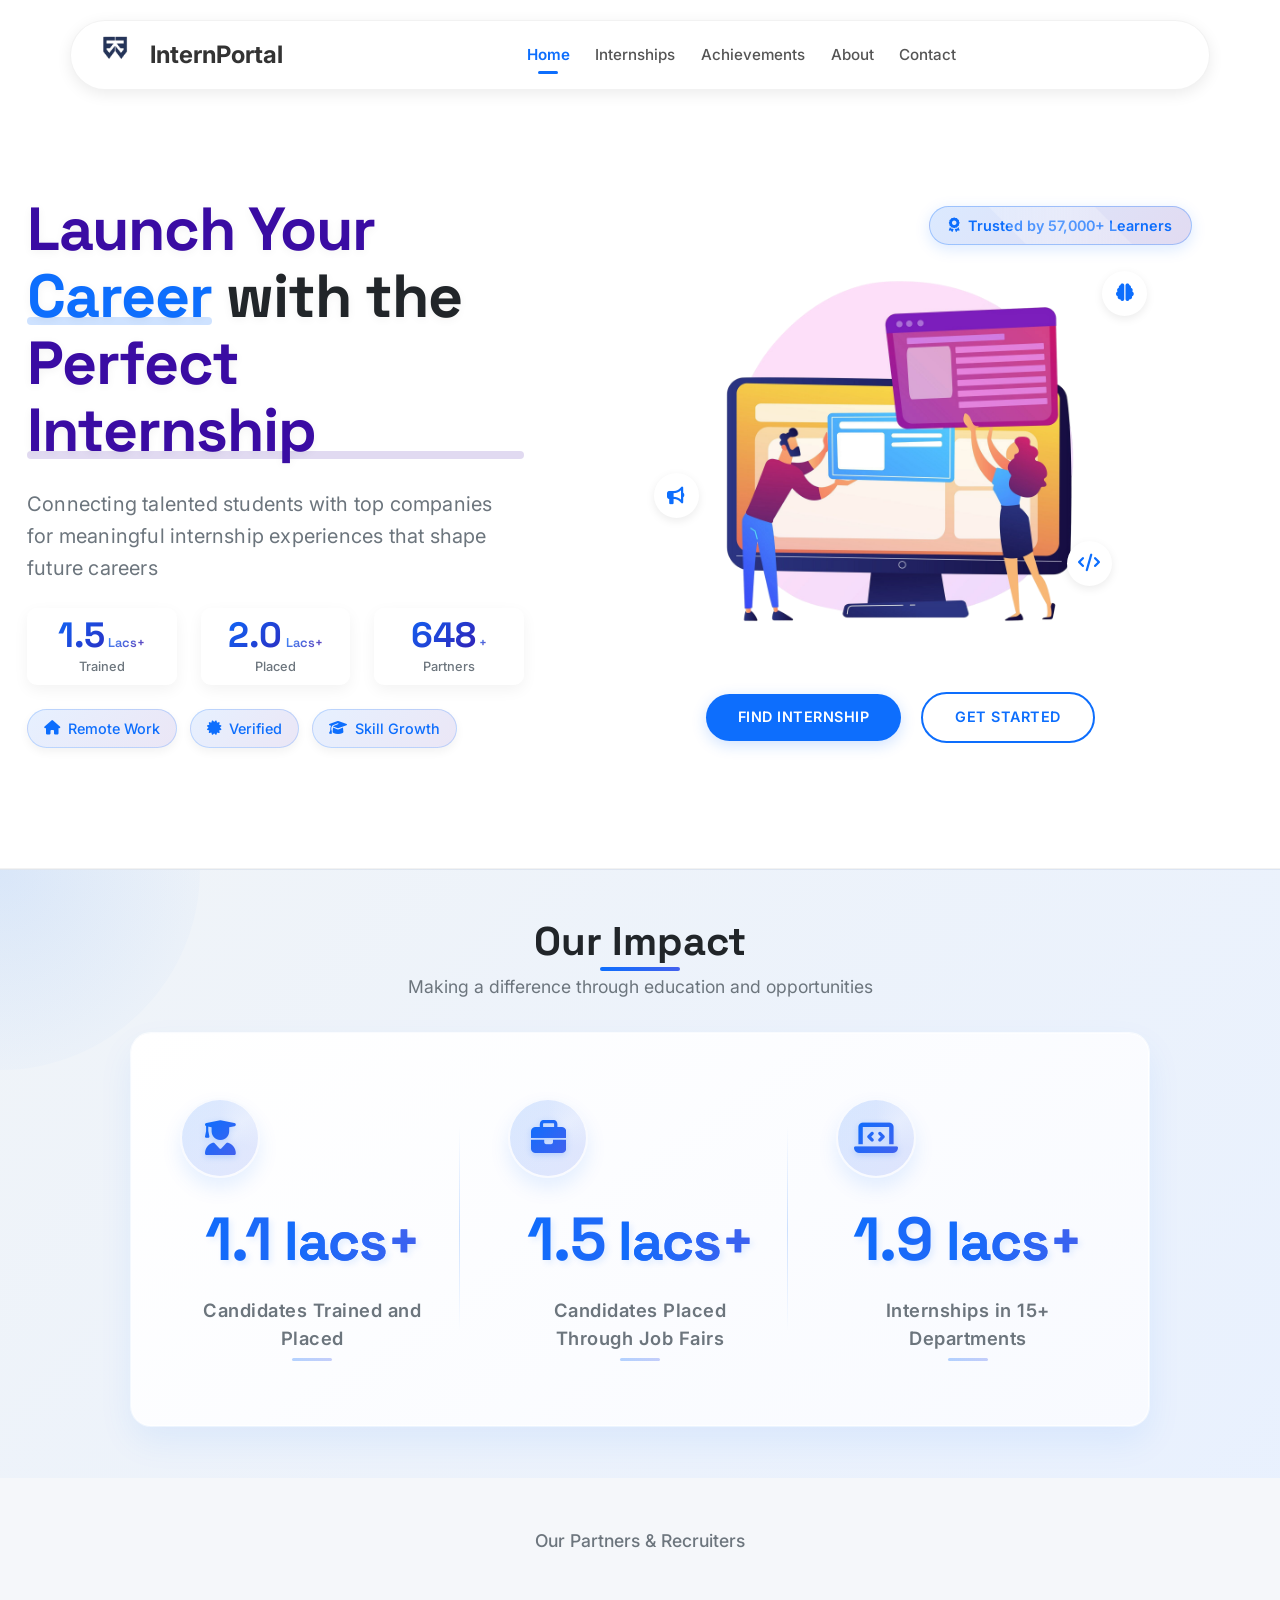
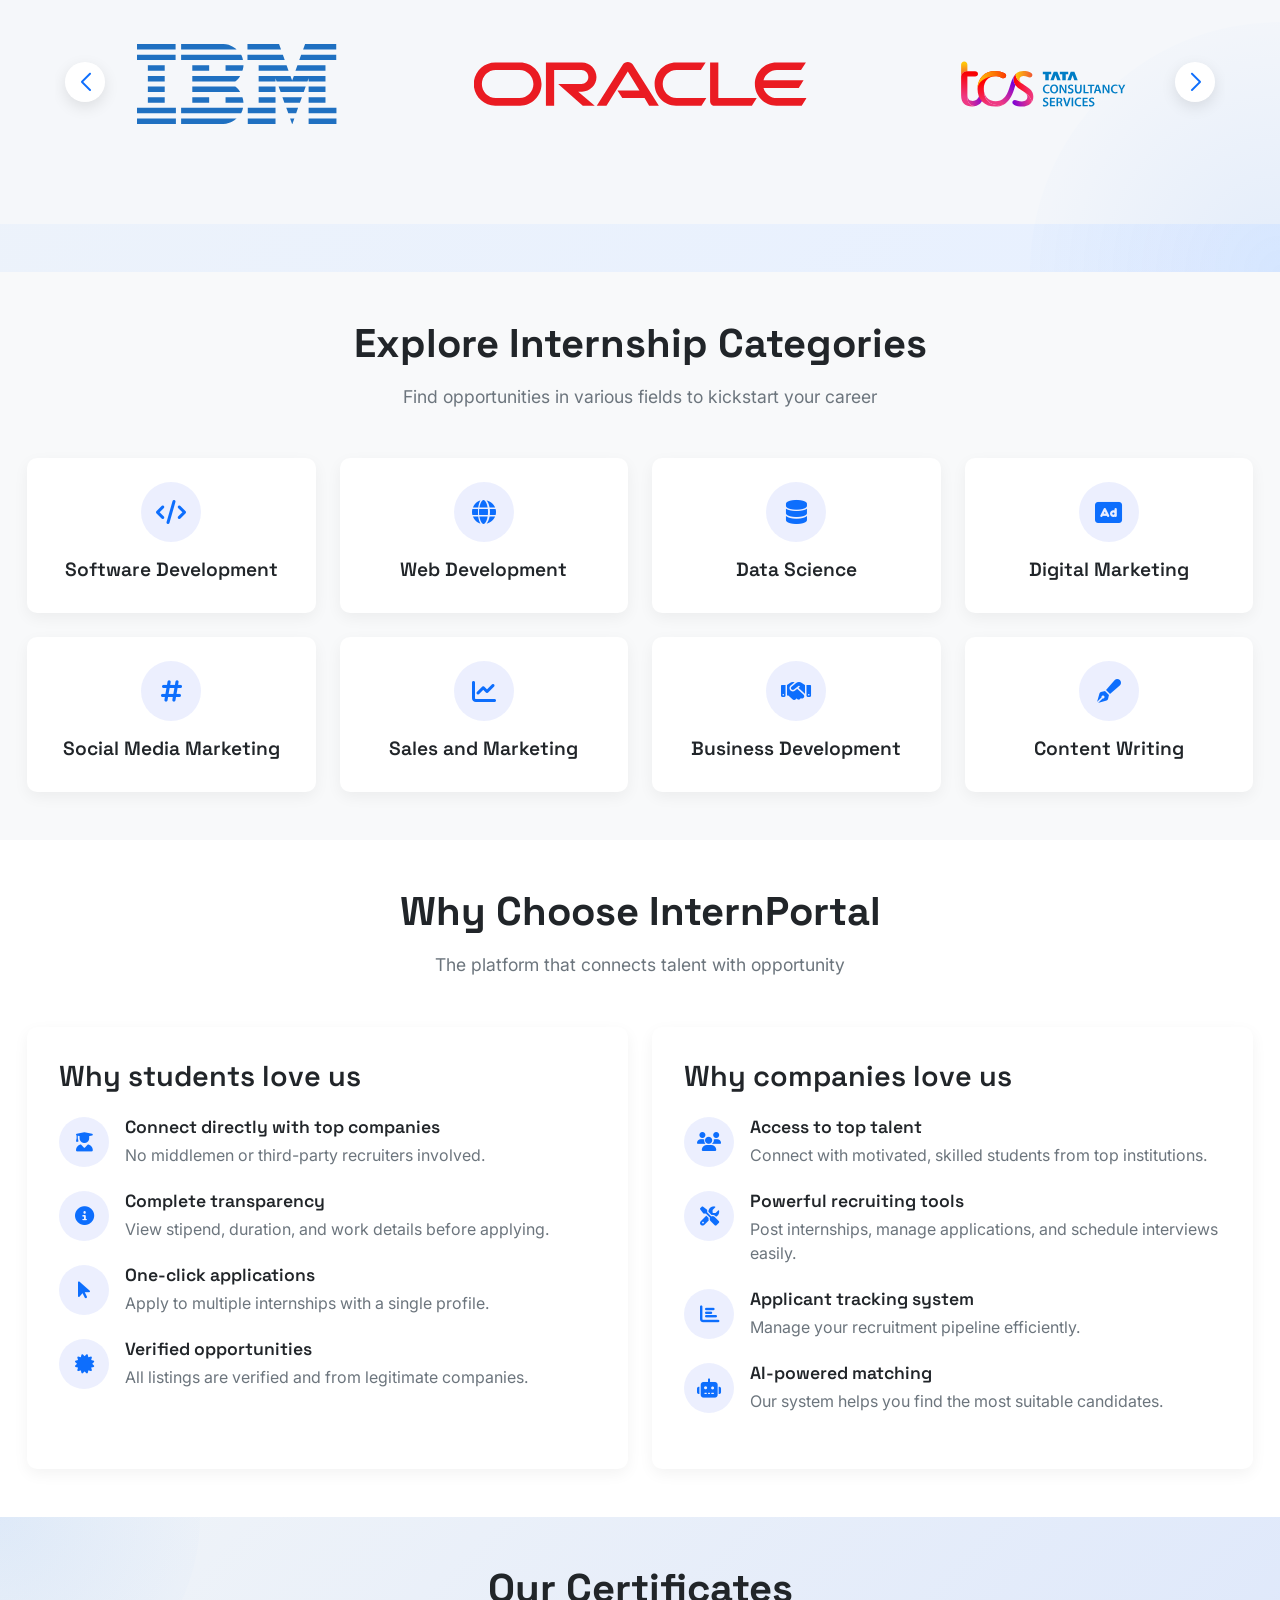
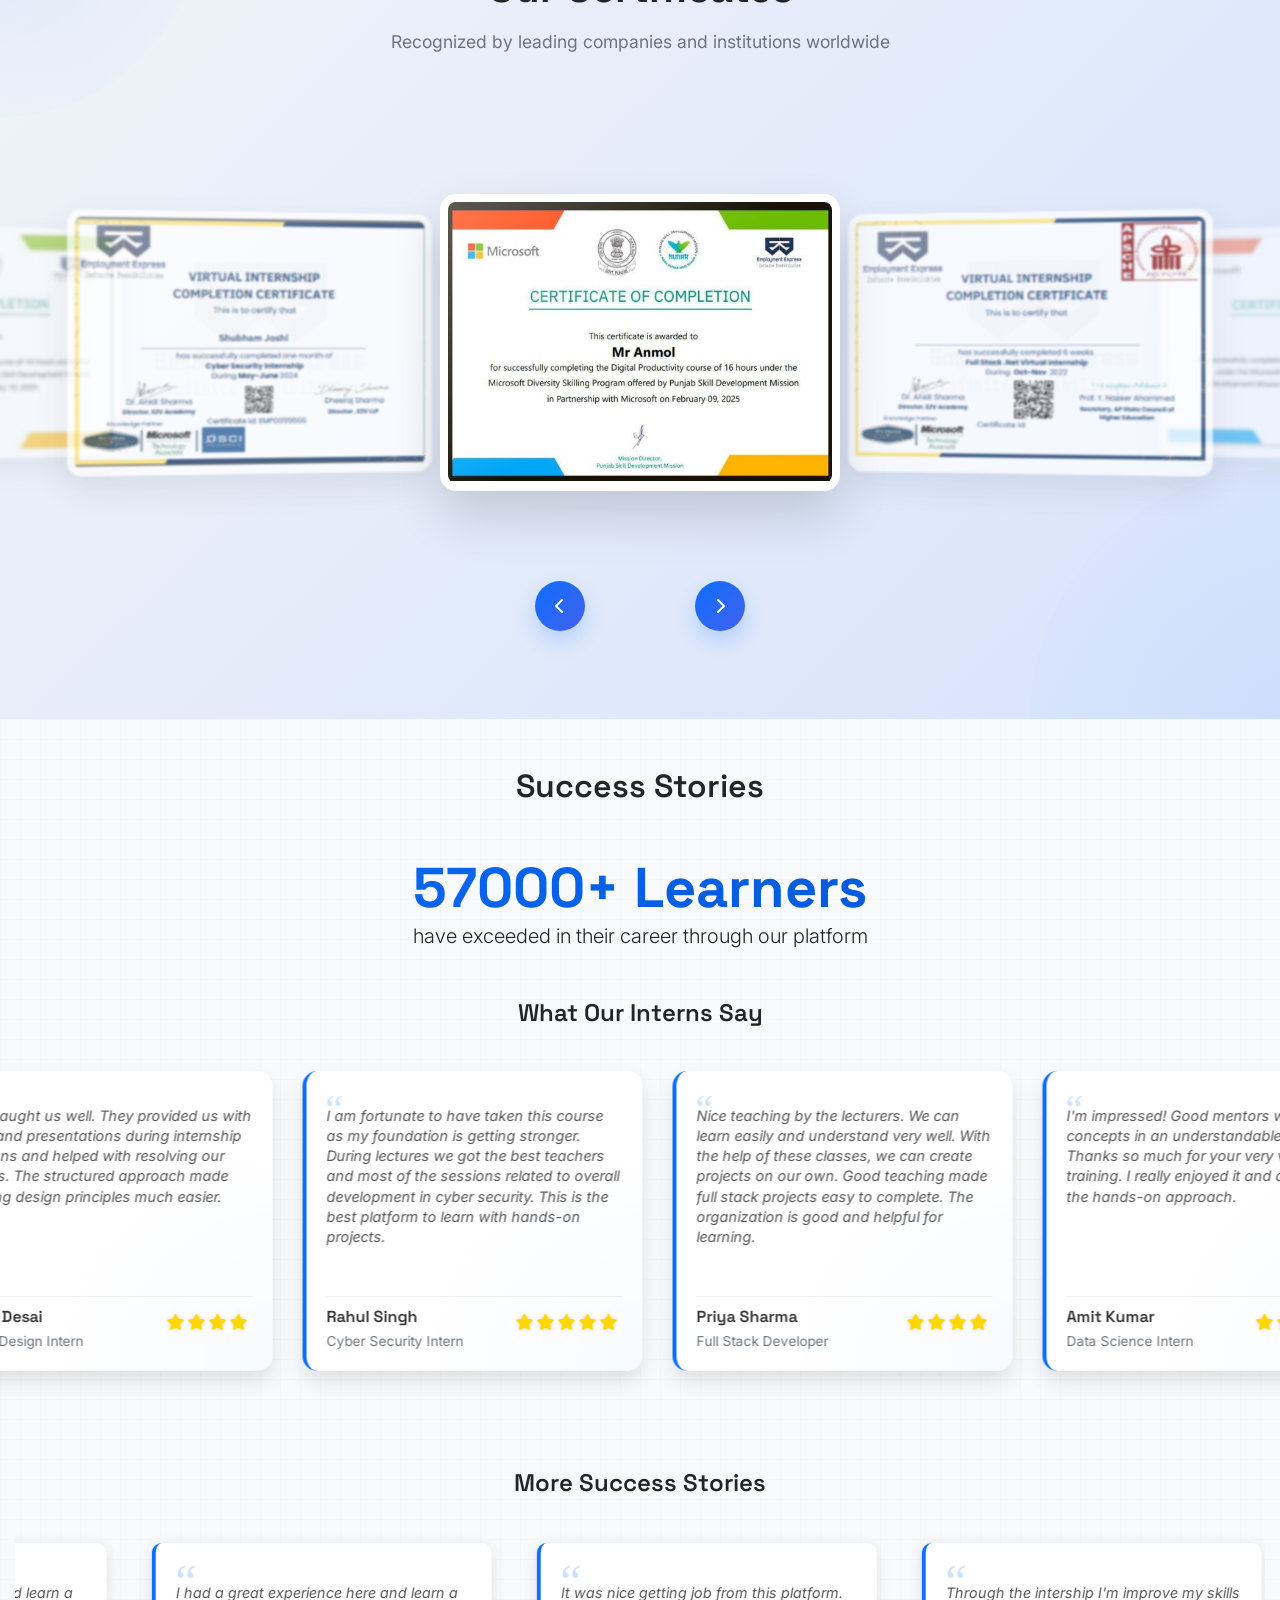
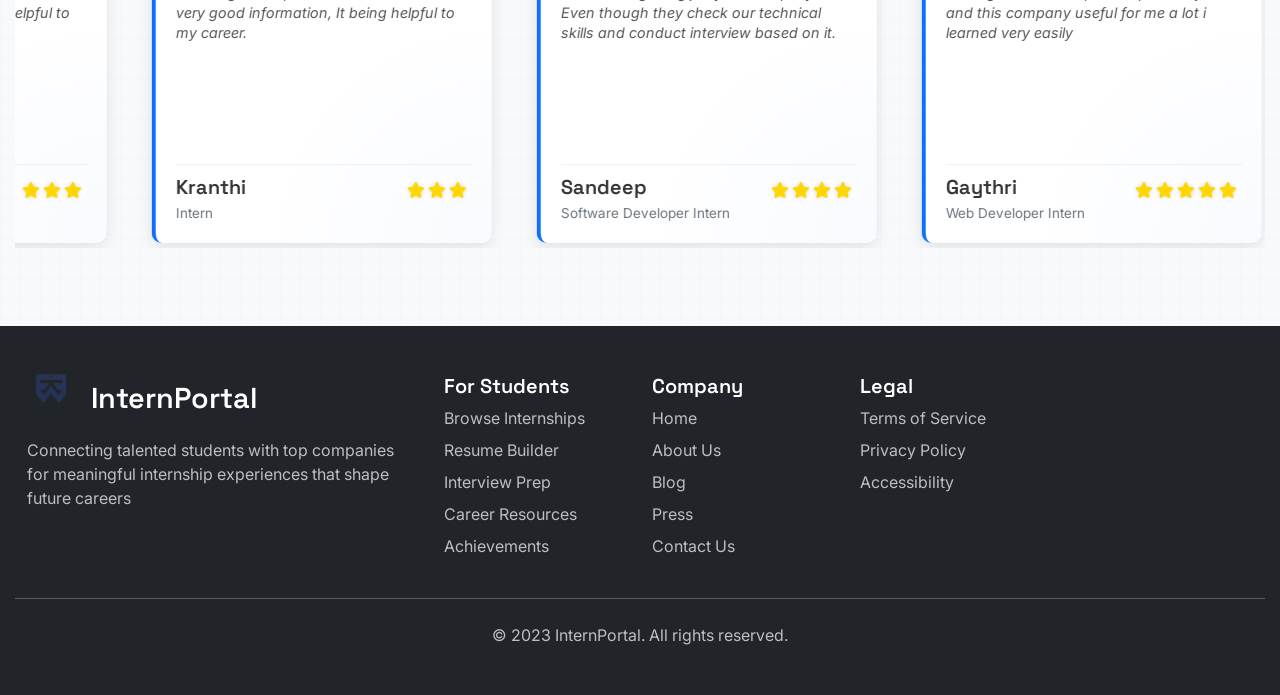
==== commit 64af6d4a: "Merge branch 'main' of https://github.com/nidhisoni22/InternPortal into main" ====
--- a/index.html
+++ b/index.html
@@ -70,19 +70,78 @@
 
     <!-- Hero Section -->
     <section class="hero-section">
-        <div class="bg-shape-1"></div>
-        <div class="bg-shape-2"></div>
-        <div class="container">
-            <div class="row justify-content-center">
-                <div class="col-lg-8 text-center">
-                    <h1 class="hero-title mb-4">Launch Your <span class="highlight">Career</span> with the Perfect Internship</h1>
-                    <p class="hero-subtitle mb-5">Connecting talented students with top companies for meaningful internship experiences that shape future careers</p>
-                    <div class="d-flex justify-content-center">
-                        <a href="#" class="btn btn-hero me-3">Find Internships</a>
-                        <a href="#" class="btn btn-outline-hero">Go To Test Website</a>
-                    </div>
-                </div>
-            </div>
+
+        <div class="container position-relative">
+            <div class="row align-items-center">
+                <!-- Text Content (Left Side) -->
+                <div class="col-lg-5 hero-text-content">
+
+                    <h1 class="hero-title mb-4"><span class="launch-text">Launch Your</span> <span class="highlight">Career</span> with the <span class="highlight-secondary">Perfect Internship</span></h1>
+
+                    <p class="hero-subtitle mb-4">Connecting talented students with top companies for meaningful internship experiences that shape future careers</p>
+
+                    <!-- Key Stats Row -->
+                    <div class="key-stats-row mb-4">
+                        <div class="key-stat">
+                            <div class="key-stat-number">1.5<small>Lacs+</small></div>
+                            <div class="key-stat-label">Trained</div>
+                        </div>
+                        <div class="key-stat">
+                            <div class="key-stat-number">2.0<small>Lacs+</small></div>
+                            <div class="key-stat-label">Placed</div>
+                        </div>
+                        <div class="key-stat">
+                            <div class="key-stat-number">650<small>+</small></div>
+                            <div class="key-stat-label">Partners</div>
+                        </div>
+                    </div>
+
+                    <!-- Feature Pills -->
+                    <div class="feature-pills mb-4">
+                        <div class="feature-pill"><i class="fas fa-home"></i> Remote Work</div>
+                        <div class="feature-pill"><i class="fas fa-certificate"></i> Verified</div>
+                        <div class="feature-pill"><i class="fas fa-graduation-cap"></i> Skill Growth</div>
+                    </div>
+
+
+                </div>
+
+                <!-- Illustration (Right Side) -->
+                <div class="col-lg-7 d-none d-lg-block position-relative">
+                    <!-- Trusted badge -->
+                    <div class="trusted-badge-container">
+                        <div class="trusted-badge">
+                            <i class="fas fa-award me-2"></i>Trusted by 57,000+ Learners
+                        </div>
+                    </div>
+
+                    <div class="hero-illustration">
+                        <!-- Main illustration -->
+                        <div class="main-illustration">
+                            <!-- This will be styled with CSS background -->
+                        </div>
+
+                        <!-- Category bubbles -->
+                        <div class="category-bubble category-bubble-1" data-category="Data Science">
+                            <i class="fas fa-brain"></i>
+                        </div>
+                        <div class="category-bubble category-bubble-2" data-category="Web Dev">
+                            <i class="fas fa-code"></i>
+                        </div>
+                        <div class="category-bubble category-bubble-3" data-category="Marketing">
+                            <i class="fas fa-bullhorn"></i>
+                        </div>
+                    </div>
+
+                    <!-- Buttons moved below the illustration -->
+                    <div class="illustration-buttons text-center mt-3">
+                        <a href="internship.html" class="btn btn-hero me-3">Find Internship</a>
+                        <a href="#" class="btn btn-outline-hero">Get Started</a>
+                    </div>
+                    </div>
+                </div>
+            </div>
+            <!-- Removed duplicate CTA buttons -->
         </div>
     </section>
 
--- a/css/style.css
+++ b/css/style.css
@@ -110,71 +110,86 @@
 
 /* Hero Section */
 .hero-section {
-    padding: 8rem 0;
-    background: linear-gradient(135deg, var(--hero-gradient-start) 0%, var(--hero-gradient-end) 100%);
+    padding: 6rem 0;
+    background: white;
     position: relative;
     overflow: hidden;
     color: var(--hero-text-color);
-}
-
-/* Animated background elements - matching the image */
-.hero-section::before {
-    content: '';
-    position: absolute;
-    top: -200px;
-    right: -200px;
-    width: 500px;
-    height: 500px;
+    border-bottom: 1px solid rgba(0, 0, 0, 0.05);
+    min-height: 650px;
+    display: flex;
+    align-items: center;
+}
+
+/* Hero text content */
+.hero-text-content {
+    position: relative;
+    z-index: 2;
+    animation: fadeInUp 0.8s ease-out;
+}
+
+/* Hero illustration */
+.hero-illustration {
+    position: relative;
+    width: 100%;
+    height: 450px;
+    z-index: 2;
+    display: flex;
+    justify-content: center;
+    align-items: center;
+}
+
+.main-illustration {
+    position: relative;
+    width: 100%;
+    height: 100%;
+    background-image: url('../img/hero.png');
+    background-size: contain;
+    background-position: center;
+    background-repeat: no-repeat;
+    z-index: 2;
+    animation: fadeIn 1s ease-out;
+}
+
+/* Category bubbles */
+.category-bubble {
+    position: absolute;
+    width: 45px;
+    height: 45px;
+    background: white;
     border-radius: 50%;
-    background: radial-gradient(circle, rgba(208, 228, 247, 0.8) 0%, rgba(208, 228, 247, 0.1) 70%);
-    z-index: 0;
-    opacity: 0.6;
-    filter: blur(50px);
-    animation: float 25s ease-in-out infinite alternate;
-}
-
-.hero-section::after {
-    content: '';
-    position: absolute;
-    bottom: -100px;
-    left: -100px;
-    width: 400px;
-    height: 400px;
-    border-radius: 50%;
-    background: radial-gradient(circle, rgba(208, 228, 247, 0.7) 0%, rgba(208, 228, 247, 0.1) 70%);
-    z-index: 0;
-    opacity: 0.5;
-    filter: blur(40px);
-    animation: float 20s ease-in-out infinite alternate-reverse;
-}
-
-/* Additional animated elements */
-.hero-section .bg-shape-1 {
-    content: '';
-    position: absolute;
-    top: 20%;
+    display: flex;
+    align-items: center;
+    justify-content: center;
+    box-shadow: 0 3px 10px rgba(0, 0, 0, 0.08);
+    z-index: 3;
+    font-size: 1.1rem;
+    color: var(--hero-accent);
+    cursor: pointer;
+    transition: all 0.3s ease;
+}
+
+.category-bubble:hover {
+    transform: scale(1.2);
+    box-shadow: 0 8px 20px rgba(13, 110, 253, 0.2);
+}
+
+.category-bubble-1 {
+    top: 10%;
+    right: 15%;
+    animation: float-small 13s ease-in-out infinite 0.5s;
+}
+
+.category-bubble-2 {
+    bottom: 20%;
+    right: 20%;
+    animation: float-small 12s ease-in-out infinite 1.5s;
+}
+
+.category-bubble-3 {
+    bottom: 35%;
     left: 15%;
-    width: 100px;
-    height: 100px;
-    border-radius: 30% 70% 70% 30% / 30% 30% 70% 70%;
-    background-color: rgba(208, 228, 247, 0.5);
-    z-index: 0;
-    filter: blur(15px);
-    animation: morphing 10s ease-in-out infinite, float-small 8s ease-in-out infinite;
-}
-
-.hero-section .bg-shape-2 {
-    content: '';
-    position: absolute;
-    bottom: 15%;
-    right: 10%;
-    width: 150px;
-    height: 150px;
-    border-radius: 60% 40% 30% 70% / 60% 30% 70% 40%;
-    background-color: rgba(208, 228, 247, 0.6);
-    z-index: 0;
-    filter: blur(20px);
-    animation: morphing 12s ease-in-out infinite reverse, float-small 10s ease-in-out infinite 1s;
+    animation: float-small 11s ease-in-out infinite 2.5s;
 }
 
 @keyframes float {
@@ -222,7 +237,164 @@
 .hero-section .container {
     position: relative;
     z-index: 1;
+}
+
+.hero-content {
     animation: fadeInUp 0.8s ease-out;
+    position: relative;
+    z-index: 2;
+    padding: 2rem;
+    border-radius: 20px;
+    background-color: rgba(255, 255, 255, 0.05);
+    backdrop-filter: blur(10px);
+    box-shadow: 0 15px 35px rgba(0, 0, 0, 0.1);
+    border: 1px solid rgba(255, 255, 255, 0.15);
+    overflow: hidden;
+}
+
+/* Trusted Badge */
+.trusted-badge-container {
+    position: absolute;
+    top: 0;
+    right: 10%;
+    z-index: 10;
+    display: flex;
+    justify-content: flex-end;
+    margin-top: -20px;
+}
+
+.trusted-badge {
+    display: inline-flex;
+    align-items: center;
+    justify-content: center;
+    background: linear-gradient(135deg, rgba(13, 110, 253, 0.15) 0%, rgba(58, 12, 163, 0.15) 100%);
+    color: var(--hero-accent);
+    font-weight: 600;
+    font-size: 0.9rem;
+    padding: 0.5rem 1.2rem;
+    border-radius: 50px;
+    border: 1px solid rgba(13, 110, 253, 0.3);
+    box-shadow: 0 4px 15px rgba(13, 110, 253, 0.15);
+    animation: pulse 2s infinite;
+    position: relative;
+    overflow: hidden;
+    backdrop-filter: blur(5px);
+    -webkit-backdrop-filter: blur(5px);
+}
+
+.trusted-badge::before {
+    content: '';
+    position: absolute;
+    top: -50%;
+    left: -50%;
+    width: 200%;
+    height: 200%;
+    background: linear-gradient(45deg, transparent, rgba(255, 255, 255, 0.3), transparent);
+    transform: rotate(45deg);
+    animation: shine 3s infinite;
+}
+
+@keyframes shine {
+    0% {
+        transform: translateX(-100%) rotate(45deg);
+    }
+    20%, 100% {
+        transform: translateX(100%) rotate(45deg);
+    }
+}
+
+@keyframes pulse {
+    0% {
+        transform: scale(1);
+        box-shadow: 0 4px 15px rgba(13, 110, 253, 0.15);
+    }
+    50% {
+        transform: scale(1.05);
+        box-shadow: 0 8px 20px rgba(13, 110, 253, 0.25);
+    }
+    100% {
+        transform: scale(1);
+        box-shadow: 0 4px 15px rgba(13, 110, 253, 0.15);
+    }
+}
+
+/* Floating Stats */
+.floating-stats {
+    position: absolute;
+    top: 0;
+    left: 0;
+    width: 100%;
+    height: 100%;
+    z-index: 1;
+    pointer-events: none;
+}
+
+.floating-stat {
+    position: absolute;
+    display: flex;
+    align-items: center;
+    background: rgba(255, 255, 255, 0.9);
+    padding: 0.5rem 1rem;
+    border-radius: 50px;
+    box-shadow: 0 10px 25px rgba(0, 0, 0, 0.1);
+    animation: float-stat 15s ease-in-out infinite;
+    z-index: 1;
+}
+
+.floating-stat:nth-child(1) {
+    top: 15%;
+    left: 10%;
+    animation-delay: 0s;
+}
+
+.floating-stat:nth-child(2) {
+    top: 25%;
+    right: 10%;
+    animation-delay: 5s;
+}
+
+.floating-stat:nth-child(3) {
+    bottom: 20%;
+    left: 15%;
+    animation-delay: 2.5s;
+}
+
+@keyframes float-stat {
+    0% {
+        transform: translateY(0) rotate(0deg);
+    }
+    25% {
+        transform: translateY(-15px) rotate(-2deg);
+    }
+    50% {
+        transform: translateY(0) rotate(0deg);
+    }
+    75% {
+        transform: translateY(15px) rotate(2deg);
+    }
+    100% {
+        transform: translateY(0) rotate(0deg);
+    }
+}
+
+.stat-icon-wrapper {
+    width: 30px;
+    height: 30px;
+    display: flex;
+    align-items: center;
+    justify-content: center;
+    background: linear-gradient(135deg, #0d6efd 0%, #3a0ca3 100%);
+    border-radius: 50%;
+    margin-right: 10px;
+    color: white;
+    font-size: 0.8rem;
+}
+
+.stat-text {
+    font-weight: 700;
+    font-size: 0.9rem;
+    color: var(--dark-color);
+    font-family: 'Space Grotesk', sans-serif;
 }
 
 @keyframes fadeInUp {
@@ -244,7 +416,7 @@
     color: var(--hero-text-color);
     margin-bottom: 1.5rem;
     letter-spacing: -1px;
-    text-shadow: none;
+    text-shadow: 0 2px 10px rgba(0, 0, 0, 0.05);
 }
 
 .highlight {
@@ -268,6 +440,33 @@
     transform: scaleX(0);
 }
 
+.highlight-secondary {
+    color: #3a0ca3;
+    position: relative;
+    display: inline-block;
+}
+
+.highlight-secondary::after {
+    content: '';
+    position: absolute;
+    width: 100%;
+    height: 8px;
+    background-color: rgba(58, 12, 163, 0.15);
+    bottom: 5px;
+    left: 0;
+    z-index: -1;
+    border-radius: 4px;
+    animation: widthGrow 1s ease-out 0.8s forwards;
+    transform-origin: left;
+    transform: scaleX(0);
+}
+
+.launch-text {
+    color: #3a0ca3;
+    position: relative;
+    display: inline-block;
+}
+
 @keyframes widthGrow {
     from {
         transform: scaleX(0);
@@ -287,6 +486,380 @@
     line-height: 1.6;
 }
 
+/* Key Stats Row */
+.key-stats-row {
+    display: flex;
+    align-items: center;
+    gap: 1.5rem;
+    margin-bottom: 2rem;
+}
+
+.key-stat {
+    position: relative;
+    text-align: center;
+    padding: 0.5rem 1rem;
+    background: rgba(255, 255, 255, 0.2);
+    border-radius: 10px;
+    box-shadow: 0 5px 15px rgba(0, 0, 0, 0.05);
+    backdrop-filter: blur(5px);
+    border: 1px solid rgba(255, 255, 255, 0.1);
+    flex: 1;
+    transition: all 0.3s ease;
+}
+
+.key-stat:hover {
+    transform: translateY(-5px);
+    box-shadow: 0 10px 20px rgba(13, 110, 253, 0.1);
+}
+
+.key-stat-number {
+    font-family: 'Space Grotesk', sans-serif;
+    font-size: 2.2rem;
+    font-weight: 700;
+    background: linear-gradient(135deg, #0d6efd 0%, #3a0ca3 100%);
+    -webkit-background-clip: text;
+    background-clip: text;
+    -webkit-text-fill-color: transparent;
+    line-height: 1;
+    margin-bottom: 0.3rem;
+    display: flex;
+    justify-content: center;
+    align-items: baseline;
+}
+
+.key-stat-number small {
+    font-size: 0.8rem;
+    margin-left: 0.2rem;
+    font-weight: 600;
+    opacity: 0.8;
+    background: linear-gradient(135deg, #0d6efd 0%, #3a0ca3 100%);
+    -webkit-background-clip: text;
+    background-clip: text;
+    -webkit-text-fill-color: transparent;
+}
+
+.key-stat-label {
+    font-size: 0.8rem;
+    color: var(--gray-color);
+    font-weight: 500;
+}
+
+/* Feature Pills */
+.feature-pills {
+    display: flex;
+    flex-wrap: wrap;
+    gap: 0.8rem;
+    margin-bottom: 2rem;
+}
+
+.feature-pill {
+    display: inline-flex;
+    align-items: center;
+    gap: 0.5rem;
+    background: linear-gradient(135deg, rgba(13, 110, 253, 0.1) 0%, rgba(58, 12, 163, 0.1) 100%);
+    color: var(--hero-accent);
+    font-weight: 500;
+    font-size: 0.9rem;
+    padding: 0.5rem 1rem;
+    border-radius: 50px;
+    box-shadow: 0 4px 10px rgba(0, 0, 0, 0.05);
+    transition: all 0.3s ease;
+    border: 1px solid rgba(13, 110, 253, 0.2);
+    position: relative;
+    overflow: hidden;
+}
+
+.feature-pill::before {
+    content: '';
+    position: absolute;
+    top: 0;
+    left: 0;
+    width: 100%;
+    height: 100%;
+    background: linear-gradient(90deg, transparent, rgba(255, 255, 255, 0.5), transparent);
+    transform: translateX(-100%);
+    transition: transform 0.6s ease;
+}
+
+.feature-pill:hover {
+    transform: translateY(-3px);
+    box-shadow: 0 8px 15px rgba(13, 110, 253, 0.15);
+}
+
+.feature-pill:hover::before {
+    transform: translateX(100%);
+}
+
+.feature-pill i {
+    font-size: 0.9rem;
+    color: var(--hero-accent);
+}
+
+/* Animated Headlines Container */
+.animated-headlines-container {
+    display: flex;
+    align-items: center;
+    justify-content: center;
+    margin: 0 auto;
+    max-width: 800px;
+}
+
+.animated-headlines-icon {
+    width: 36px;
+    height: 36px;
+    display: flex;
+    align-items: center;
+    justify-content: center;
+    background: linear-gradient(135deg, #0d6efd 0%, #3a0ca3 100%);
+    color: white;
+    border-radius: 50%;
+    margin-right: 1rem;
+    box-shadow: 0 5px 15px rgba(13, 110, 253, 0.3);
+    animation: pulse-icon 2s infinite;
+}
+
+@keyframes pulse-icon {
+    0% {
+        transform: scale(1);
+    }
+    50% {
+        transform: scale(1.1);
+    }
+    100% {
+        transform: scale(1);
+    }
+}
+
+/* Animated Headlines */
+.animated-headlines {
+    position: relative;
+    height: 36px;
+    overflow: hidden;
+    flex: 1;
+    background-color: rgba(255, 255, 255, 0.1);
+    border-radius: 50px;
+    padding: 0 1.5rem;
+    box-shadow: inset 0 0 10px rgba(0, 0, 0, 0.05);
+    border: 1px solid rgba(255, 255, 255, 0.1);
+}
+
+.headline-slider {
+    position: relative;
+    height: 100%;
+}
+
+.headline {
+    position: absolute;
+    top: 0;
+    left: 0;
+    width: 100%;
+    height: 100%;
+    display: flex;
+    align-items: center;
+    justify-content: center;
+    font-weight: 500;
+    color: var(--dark-color);
+    opacity: 0;
+    transform: translateY(20px);
+    transition: all 0.5s ease;
+    font-size: 0.95rem;
+}
+
+.headline.active {
+    opacity: 1;
+    transform: translateY(0);
+}
+
+/* Category Preview Container */
+.category-preview-container {
+    margin: 0 auto;
+    max-width: 600px;
+}
+
+.category-preview-label {
+    font-weight: 600;
+    color: var(--dark-color);
+    margin-bottom: 1rem;
+    font-size: 1rem;
+    position: relative;
+    display: inline-block;
+    padding-bottom: 0.5rem;
+}
+
+.category-preview-label::after {
+    content: '';
+    position: absolute;
+    bottom: 0;
+    left: 50%;
+    transform: translateX(-50%);
+    width: 50px;
+    height: 2px;
+    background: linear-gradient(90deg, transparent, var(--hero-accent), transparent);
+}
+
+/* Category Preview */
+.category-preview {
+    display: flex;
+    justify-content: center;
+    gap: 1.5rem;
+    flex-wrap: wrap;
+    position: relative;
+}
+
+.category-icon {
+    width: 50px;
+    height: 50px;
+    border-radius: 50%;
+    background: linear-gradient(135deg, rgba(13, 110, 253, 0.1) 0%, rgba(58, 12, 163, 0.1) 100%);
+    display: flex;
+    align-items: center;
+    justify-content: center;
+    color: var(--hero-accent);
+    font-size: 1.2rem;
+    box-shadow: 0 4px 10px rgba(0, 0, 0, 0.05);
+    transition: all 0.3s ease;
+    animation: fadeInRotate 1s ease-out forwards;
+    opacity: 0;
+    transform: scale(0) rotate(-45deg);
+    position: relative;
+    cursor: pointer;
+}
+
+.category-icon::after {
+    content: attr(data-category);
+    position: absolute;
+    bottom: -25px;
+    left: 50%;
+    transform: translateX(-50%);
+    font-size: 0.7rem;
+    font-weight: 500;
+    color: var(--gray-color);
+    opacity: 0;
+    transition: all 0.3s ease;
+    white-space: nowrap;
+}
+
+.category-icon:hover::after {
+    opacity: 1;
+    bottom: -30px;
+}
+
+.category-icon:nth-child(1) { animation-delay: 0.1s; }
+.category-icon:nth-child(2) { animation-delay: 0.2s; }
+.category-icon:nth-child(3) { animation-delay: 0.3s; }
+.category-icon:nth-child(4) { animation-delay: 0.4s; }
+.category-icon:nth-child(5) { animation-delay: 0.5s; }
+.category-icon:nth-child(6) { animation-delay: 0.6s; }
+
+@keyframes fadeInRotate {
+    to {
+        opacity: 1;
+        transform: scale(1) rotate(0);
+    }
+}
+
+.category-icon:hover {
+    transform: translateY(-5px) scale(1.1);
+    box-shadow: 0 10px 20px rgba(13, 110, 253, 0.15);
+    background: linear-gradient(135deg, rgba(13, 110, 253, 0.2) 0%, rgba(58, 12, 163, 0.2) 100%);
+}
+
+/* Hero features container */
+.hero-features-container {
+    margin: 0 auto;
+    max-width: 600px;
+}
+
+/* Hero features */
+.hero-features {
+    display: flex;
+    justify-content: center;
+    gap: 2rem;
+    flex-wrap: wrap;
+    margin-bottom: 2rem;
+}
+
+.hero-feature {
+    display: flex;
+    align-items: center;
+    gap: 0.8rem;
+    font-weight: 500;
+    color: var(--dark-color);
+    background-color: rgba(255, 255, 255, 0.5);
+    padding: 0.7rem 1.2rem;
+    border-radius: 50px;
+    box-shadow: 0 4px 10px rgba(0, 0, 0, 0.05);
+    transition: all 0.3s ease;
+    animation: fadeIn 1s ease-out forwards;
+    opacity: 0;
+    position: relative;
+    overflow: hidden;
+}
+
+.hero-feature::before {
+    content: '';
+    position: absolute;
+    top: 0;
+    left: 0;
+    width: 100%;
+    height: 100%;
+    background: linear-gradient(90deg, transparent, rgba(255, 255, 255, 0.5), transparent);
+    transform: translateX(-100%);
+    transition: transform 0.6s ease;
+}
+
+.hero-feature:hover::before {
+    transform: translateX(100%);
+}
+
+.feature-icon-wrapper {
+    width: 30px;
+    height: 30px;
+    display: flex;
+    align-items: center;
+    justify-content: center;
+    background: linear-gradient(135deg, #0d6efd 0%, #3a0ca3 100%);
+    border-radius: 50%;
+    color: white;
+    font-size: 0.9rem;
+    box-shadow: 0 4px 8px rgba(13, 110, 253, 0.2);
+}
+
+.hero-feature:nth-child(1) {
+    animation-delay: 0.3s;
+}
+
+.hero-feature:nth-child(2) {
+    animation-delay: 0.5s;
+}
+
+.hero-feature:nth-child(3) {
+    animation-delay: 0.7s;
+}
+
+.hero-feature:hover {
+    transform: translateY(-3px);
+    box-shadow: 0 8px 20px rgba(0, 0, 0, 0.08);
+}
+
+/* Hero buttons */
+.hero-buttons {
+    display: flex;
+    justify-content: center;
+    gap: 1rem;
+    margin-top: 2rem;
+    margin-bottom: 2rem;
+}
+
+@keyframes fadeIn {
+    from {
+        opacity: 0;
+    }
+    to {
+        opacity: 1;
+    }
+}
+
 .btn-hero {
     background-color: var(--hero-accent);
     color: white;
@@ -300,10 +873,28 @@
     text-transform: uppercase;
     font-size: 0.9rem;
     box-shadow: 0 4px 15px rgba(13, 110, 253, 0.2);
+    position: relative;
+    overflow: hidden;
+    z-index: 1;
+}
+
+.btn-hero::before {
+    content: '';
+    position: absolute;
+    top: 0;
+    left: 0;
+    width: 0%;
+    height: 100%;
+    background: linear-gradient(90deg, var(--hero-accent) 0%, var(--secondary-color) 100%);
+    transition: all 0.5s ease;
+    z-index: -1;
+}
+
+.btn-hero:hover::before {
+    width: 100%;
 }
 
 .btn-hero:hover {
-    background-color: var(--hero-accent-secondary);
     color: white;
     transform: translateY(-3px);
     box-shadow: 0 10px 20px rgba(13, 110, 253, 0.3);
@@ -321,10 +912,28 @@
     text-transform: uppercase;
     font-size: 0.9rem;
     background-color: transparent;
+    position: relative;
+    overflow: hidden;
+    z-index: 1;
+}
+
+.btn-outline-hero::before {
+    content: '';
+    position: absolute;
+    bottom: 0;
+    left: 0;
+    width: 100%;
+    height: 0%;
+    background-color: var(--hero-accent);
+    transition: all 0.3s ease;
+    z-index: -1;
+}
+
+.btn-outline-hero:hover::before {
+    height: 100%;
 }
 
 .btn-outline-hero:hover {
-    background-color: var(--hero-accent);
     color: white;
     border-color: var(--hero-accent);
     transform: translateY(-3px);
@@ -1143,7 +1752,11 @@
 /* Responsive Styles */
 @media (max-width: 991.98px) {
     .hero-section {
-        padding: 6rem 0;
+        padding: 8rem 0 6rem;
+    }
+
+    .hero-content {
+        padding: 1.5rem;
     }
 
     .hero-title {
@@ -1158,21 +1771,69 @@
     .carousel-control-prev, .carousel-control-next {
         display: none;
     }
+
+    .hero-features {
+        gap: 1rem;
+    }
+
+    .floating-stat:nth-child(1) {
+        top: 10%;
+        left: 5%;
+    }
+
+    .floating-stat:nth-child(2) {
+        top: 20%;
+        right: 5%;
+    }
+
+    .floating-stat:nth-child(3) {
+        bottom: 15%;
+        left: 8%;
+    }
+
+    .category-preview {
+        gap: 1rem;
+    }
+}
+
+@media (max-width: 991.98px) {
+    .hero-section {
+        padding: 5rem 0;
+        min-height: auto;
+    }
+
+    .hero-text-content {
+        text-align: center;
+        margin-bottom: 3rem;
+    }
+
+    .key-stats-row {
+        justify-content: center;
+    }
+
+    .feature-pills {
+        justify-content: center;
+    }
+
+    .hero-buttons {
+        justify-content: center;
+    }
 }
 
 @media (max-width: 767.98px) {
     .hero-section {
-        padding: 5rem 0;
+        padding: 4rem 0;
     }
 
     .hero-title {
-        font-size: 2.7rem;
+        font-size: 2.5rem;
         letter-spacing: -0.7px;
     }
 
     .hero-subtitle {
-        font-size: 1.1rem;
+        font-size: 1rem;
         line-height: 1.5;
+        margin: 0 auto 1.5rem;
     }
 
     .section-title {
@@ -1187,21 +1848,57 @@
         padding: 0.7rem 1.5rem;
         font-size: 0.85rem;
     }
+
+    .key-stats-row {
+        flex-wrap: wrap;
+        gap: 1rem;
+    }
+
+    .key-stat {
+        min-width: 120px;
+    }
+
+    .key-stat-number {
+        font-size: 1.8rem;
+    }
+
+    .feature-pills {
+        justify-content: center;
+    }
+
+    .trusted-badge-container {
+        top: 0;
+        right: 5%;
+    }
+
+    .trusted-badge {
+        font-size: 0.8rem;
+    }
+
+    .hero-illustration {
+        height: 350px;
+    }
+
+    .category-bubble {
+        width: 40px;
+        height: 40px;
+        font-size: 1rem;
+    }
 }
 
 @media (max-width: 575.98px) {
     .hero-section {
-        padding: 4rem 0;
+        padding: 3rem 0;
     }
 
     .hero-title {
-        font-size: 2.2rem;
+        font-size: 2rem;
         letter-spacing: -0.5px;
         line-height: 1.2;
     }
 
     .hero-subtitle {
-        font-size: 1rem;
+        font-size: 0.9rem;
         line-height: 1.5;
         letter-spacing: 0.1px;
     }
@@ -1216,9 +1913,80 @@
         letter-spacing: 0.4px;
     }
 
-    .highlight::after {
+    .highlight::after, .highlight-secondary::after {
         height: 6px;
         bottom: 3px;
+    }
+
+    .hero-buttons {
+        flex-direction: column;
+        gap: 1rem;
+        align-items: center;
+        margin-top: 1.5rem;
+    }
+
+    .btn-hero, .btn-outline-hero {
+        width: 100%;
+        max-width: 220px;
+        text-align: center;
+    }
+
+    .trusted-badge-container {
+        top: 0;
+        right: 0;
+        margin-top: -10px;
+    }
+
+    .trusted-badge {
+        font-size: 0.75rem;
+        padding: 0.4rem 0.8rem;
+    }
+
+    .key-stats-row {
+        gap: 0.5rem;
+    }
+
+    .key-stat {
+        padding: 0.4rem 0.6rem;
+    }
+
+    .key-stat-number {
+        font-size: 1.5rem;
+    }
+
+    .key-stat-number small {
+        font-size: 0.7rem;
+    }
+
+    .key-stat-label {
+        font-size: 0.7rem;
+    }
+
+    .feature-pills {
+        gap: 0.5rem;
+    }
+
+    .feature-pill {
+        font-size: 0.8rem;
+        padding: 0.4rem 0.8rem;
+    }
+
+    .feature-pill i {
+        font-size: 0.8rem;
+    }
+
+    .hero-text-content {
+        margin-bottom: 2rem;
+    }
+
+    .hero-illustration {
+        height: 250px;
+    }
+
+    .category-bubble {
+        width: 35px;
+        height: 35px;
+        font-size: 0.9rem;
     }
 }
 
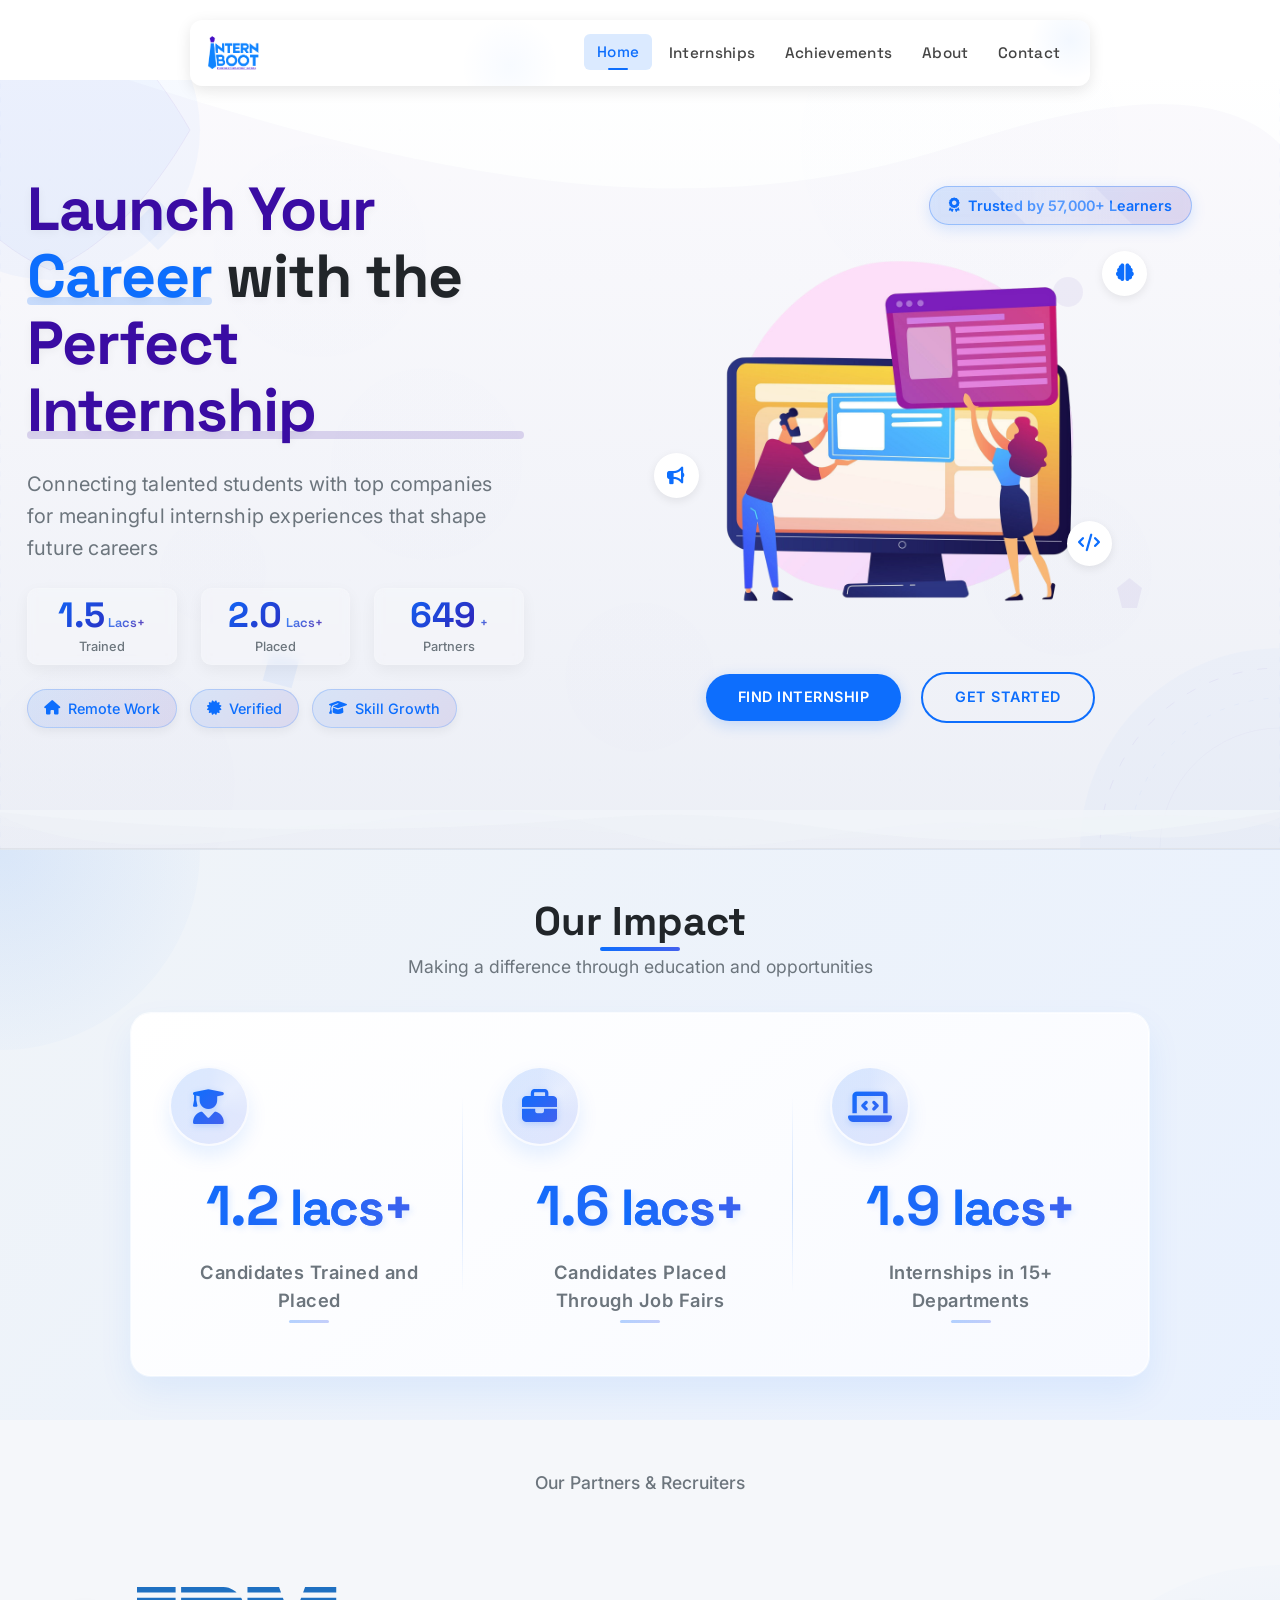
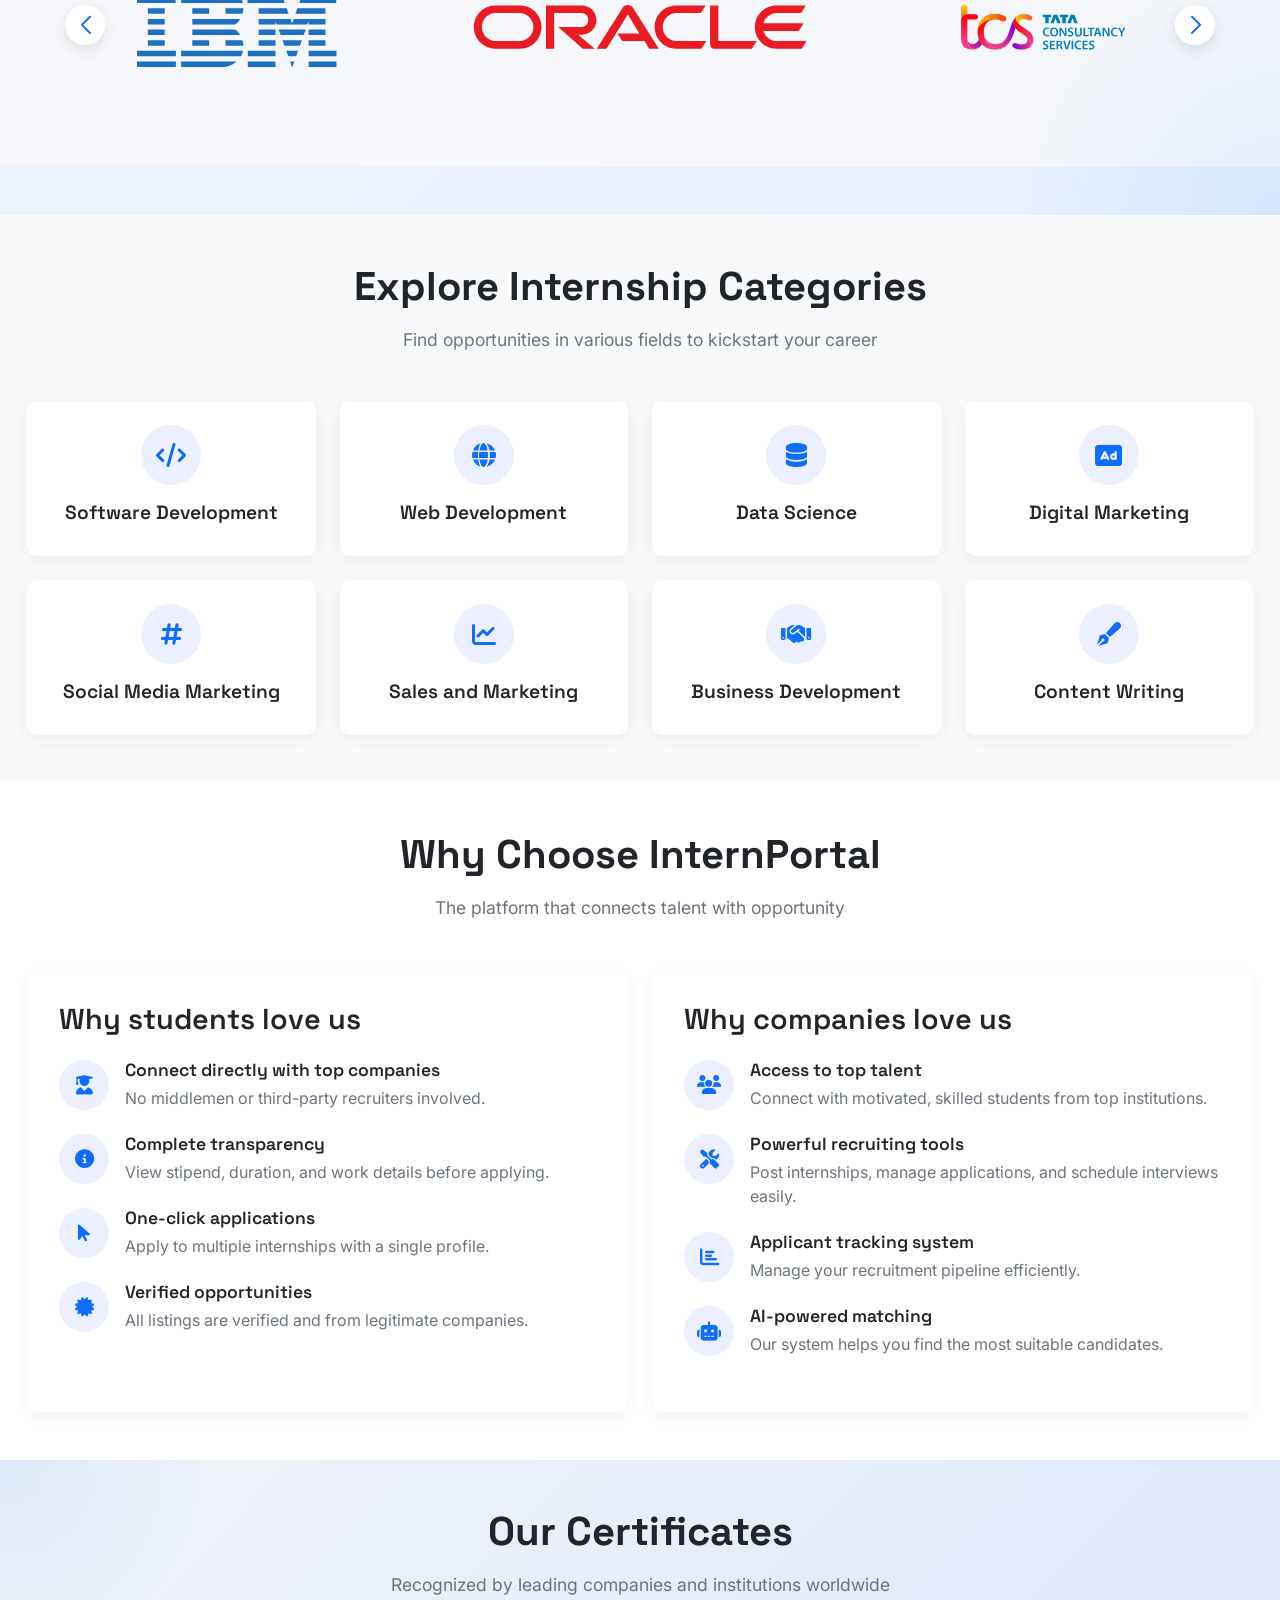
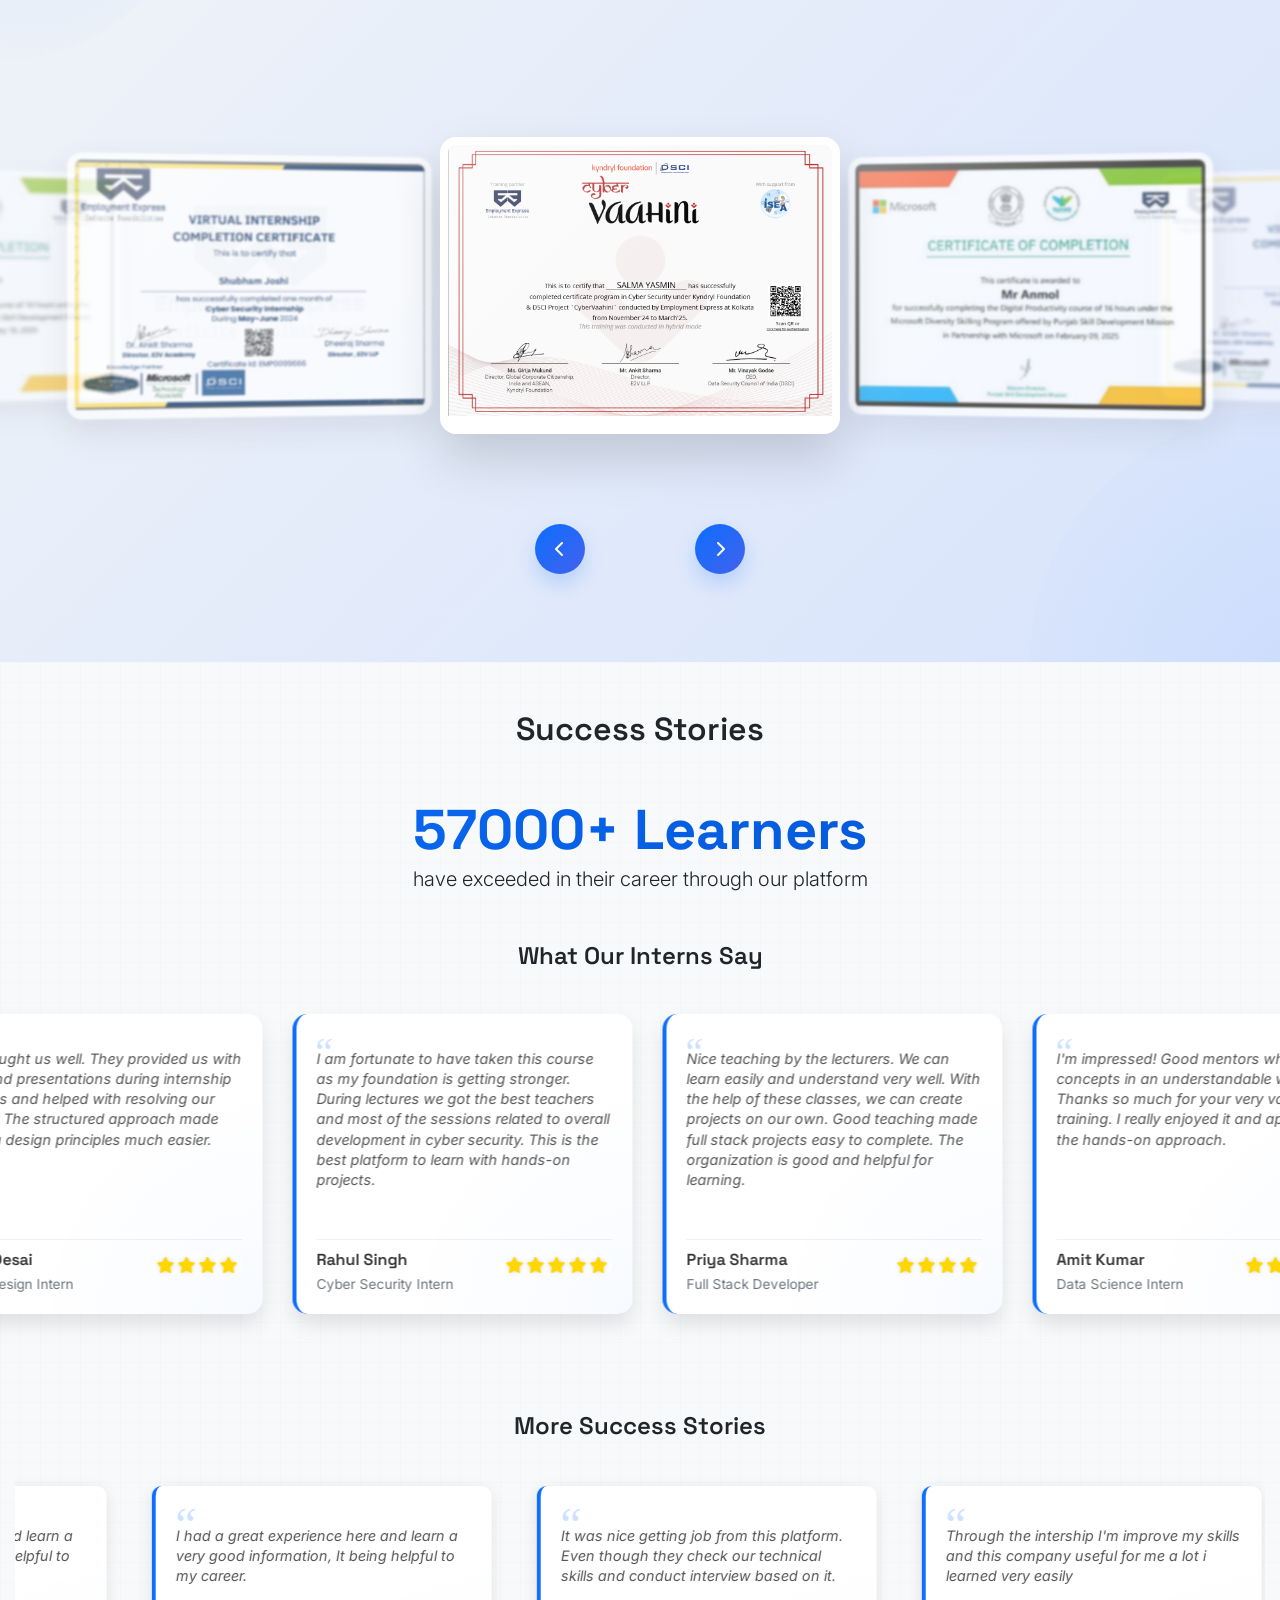
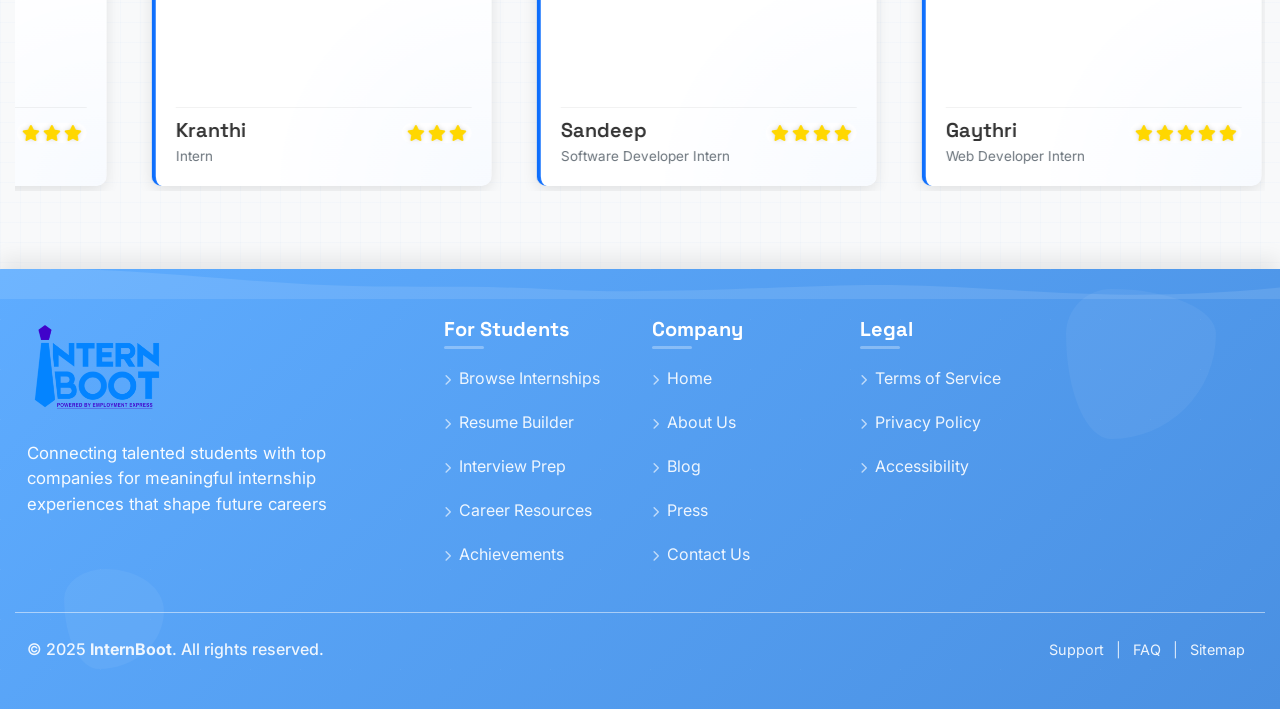
==== commit 803b24ea: "certificate,logo update" ====
--- a/index.html
+++ b/index.html
@@ -3,7 +3,9 @@
 <head>
     <meta charset="UTF-8">
     <meta name="viewport" content="width=device-width, initial-scale=1.0">
-    <title>InternPortal - Find Your Perfect Internship</title>
+    <title>InternPortal</title>
+    <!-- Favicon -->
+    <link rel="icon" href="img/logos/InternBoot.png" type="image/png">
     <!-- Bootstrap CSS -->
     <link href="https://cdn.jsdelivr.net/npm/bootstrap@5.3.0/dist/css/bootstrap.min.css" rel="stylesheet">
     <!-- Font Awesome -->
@@ -70,6 +72,13 @@
 
     <!-- Hero Section -->
     <section class="hero-section">
+        <div class="svg-grid"></div>
+        <div class="floating-shapes">
+            <div class="floating-shape shape-1"></div>
+            <div class="floating-shape shape-2"></div>
+            <div class="floating-shape shape-3"></div>
+            <div class="floating-shape shape-4"></div>
+        </div>
 
         <div class="container position-relative">
             <div class="row align-items-center">
@@ -143,6 +152,7 @@
             </div>
             <!-- Removed duplicate CTA buttons -->
         </div>
+        <div class="wave-bottom"></div>
     </section>
 
     <!-- Stats Section -->
@@ -192,6 +202,7 @@
                     <div class="swiper partners-carousel-swiper">
                         <div class="swiper-wrapper">
                             <!-- All partners in a single slider -->
+
                             <div class="swiper-slide">
                                 <div class="partner-carousel-item">
                                     <img src="./img/logos/ibm.svg" alt="IBM logo">
@@ -476,6 +487,11 @@
                         </div>
                         <div class="swiper-slide">
                             <div class="certificate-card">
+                                <img src="img/certificates/2'.png" alt="Certificate 2 Prime">
+                            </div>
+                        </div>
+                        <div class="swiper-slide">
+                            <div class="certificate-card">
                                 <img src="img/certificates/2.jpg" alt="Certificate 2">
                             </div>
                         </div>
@@ -486,25 +502,45 @@
                         </div>
                         <div class="swiper-slide">
                             <div class="certificate-card">
+                                <img src="img/certificates/3'.png" alt="Certificate 3 Prime">
+                            </div>
+                        </div>
+                        <div class="swiper-slide">
+                            <div class="certificate-card">
                                 <img src="img/certificates/4.jpg" alt="Certificate 4">
                             </div>
                         </div>
                         <div class="swiper-slide">
                             <div class="certificate-card">
-                                <img src="img/certificates/5.png" alt="Certificate 5">
+                                <img src="img/certificates/4'.png" alt="Certificate 5">
                             </div>
                         </div>
                         <div class="swiper-slide">
                             <div class="certificate-card">
-                                <img src="img/certificates/6.jpg" alt="Certificate 6">
+                                <img src="img/certificates/5.png" alt="Certificate 6">
                             </div>
                         </div>
                         <div class="swiper-slide">
                             <div class="certificate-card">
-                                <img src="img/certificates/7.png" alt="Certificate 7">
+                                <img src="img/certificates/5'.png" alt="Certificate 7">
                             </div>
                         </div>
                         <div class="swiper-slide">
+                            <div class="certificate-card">
+                                <img src="img/certificates/6.jpg" alt="Certificate 8">
+                            </div>
+                        </div>
+                          <div class="swiper-slide">
+                            <div class="certificate-card">
+                                <img src="img/certificates/7.png" alt="Certificate 8">
+                            </div>
+                        </div>
+                          <div class="swiper-slide">
+                            <div class="certificate-card">
+                                <img src="img/certificates/7'.png" alt="Certificate 8">
+                            </div>
+                        </div>
+                          <div class="swiper-slide">
                             <div class="certificate-card">
                                 <img src="img/certificates/8.jpg" alt="Certificate 8">
                             </div>
--- a/css/style.css
+++ b/css/style.css
@@ -119,6 +119,38 @@
     min-height: 650px;
     display: flex;
     align-items: center;
+    background-image: url("data:image/svg+xml,%3Csvg xmlns='http://www.w3.org/2000/svg' width='100%25' height='100%25' viewBox='0 0 1200 800'%3E%3Cdefs%3E%3ClinearGradient id='a' gradientUnits='userSpaceOnUse' x1='600' y1='25' x2='600' y2='777'%3E%3Cstop offset='0' stop-color='%23ffffff'/%3E%3Cstop offset='1' stop-color='%23f0f4f8'/%3E%3C/linearGradient%3E%3ClinearGradient id='b' gradientUnits='userSpaceOnUse' x1='650' y1='25' x2='650' y2='777'%3E%3Cstop offset='0' stop-color='%230d6efd' stop-opacity='0.05'/%3E%3Cstop offset='1' stop-color='%233a0ca3' stop-opacity='0.1'/%3E%3C/linearGradient%3E%3ClinearGradient id='c' gradientUnits='userSpaceOnUse' x1='700' y1='25' x2='700' y2='777'%3E%3Cstop offset='0' stop-color='%230d6efd' stop-opacity='0.05'/%3E%3Cstop offset='1' stop-color='%233a0ca3' stop-opacity='0.1'/%3E%3C/linearGradient%3E%3C/defs%3E%3Crect fill='url(%23a)' width='1200' height='800'/%3E%3Cg fill-opacity='0.05'%3E%3Ccircle fill='url(%23b)' cx='900' cy='100' r='150'/%3E%3Ccircle fill='url(%23c)' cx='100' cy='700' r='120'/%3E%3Ccircle fill='url(%23b)' cx='1000' cy='500' r='80'/%3E%3Ccircle fill='url(%23c)' cx='300' cy='200' r='100'/%3E%3Ccircle fill='url(%23b)' cx='600' cy='600' r='70'/%3E%3Ccircle fill='url(%23c)' cx='800' cy='300' r='60'/%3E%3Ccircle fill='url(%23b)' cx='400' cy='400' r='90'/%3E%3Ccircle fill='url(%23c)' cx='200' cy='500' r='50'/%3E%3C/g%3E%3Cpath d='M0,0 L1200,0 L1200,800 L0,800 Z' fill='none' stroke='%230d6efd' stroke-width='1' stroke-opacity='0.03' stroke-dasharray='5,8' /%3E%3Cpath d='M0,0 C300,100 600,200 900,100 C1050,50 1150,50 1200,100 L1200,800 L0,800 Z' fill='%233a0ca3' fill-opacity='0.02'/%3E%3C/svg%3E");
+    background-size: cover;
+    background-position: center;
+}
+
+/* Hero section decorative elements */
+.hero-section::before {
+    content: '';
+    position: absolute;
+    width: 300px;
+    height: 300px;
+    border-radius: 50%;
+    background: rgba(13, 110, 253, 0.03);
+    top: -100px;
+    left: -100px;
+    z-index: 0;
+    animation: float 15s infinite alternate ease-in-out;
+    background-image: url("data:image/svg+xml,%3Csvg xmlns='http://www.w3.org/2000/svg' width='100%25' height='100%25' viewBox='0 0 300 300'%3E%3Cpath d='M150,10 C200,30 250,80 290,150 C250,220 200,270 150,290 C100,270 50,220 10,150 C50,80 100,30 150,10 Z' fill='%230d6efd' fill-opacity='0.03' stroke='%233a0ca3' stroke-opacity='0.05' stroke-width='1'/%3E%3C/svg%3E");
+}
+
+.hero-section::after {
+    content: '';
+    position: absolute;
+    width: 400px;
+    height: 400px;
+    border-radius: 50%;
+    background: rgba(13, 110, 253, 0.02);
+    bottom: -200px;
+    right: -200px;
+    z-index: 0;
+    animation: float 20s infinite alternate-reverse ease-in-out;
+    background-image: url("data:image/svg+xml,%3Csvg xmlns='http://www.w3.org/2000/svg' width='100%25' height='100%25' viewBox='0 0 400 400'%3E%3Ccircle cx='200' cy='200' r='180' fill='none' stroke='%233a0ca3' stroke-opacity='0.04' stroke-width='1' stroke-dasharray='10,15'/%3E%3Ccircle cx='200' cy='200' r='150' fill='none' stroke='%230d6efd' stroke-opacity='0.03' stroke-width='1' stroke-dasharray='5,10'/%3E%3Ccircle cx='200' cy='200' r='120' fill='none' stroke='%233a0ca3' stroke-opacity='0.02' stroke-width='1'/%3E%3C/svg%3E");
 }
 
 /* Hero text content */
@@ -237,6 +269,103 @@
 .hero-section .container {
     position: relative;
     z-index: 1;
+}
+
+/* Additional decorative SVG for hero section */
+.hero-section::before,
+.hero-section::after {
+    pointer-events: none;
+}
+
+.hero-section .svg-grid {
+    position: absolute;
+    top: 0;
+    left: 0;
+    width: 100%;
+    height: 100%;
+    z-index: 0;
+    opacity: 0.3;
+    background-image: url("data:image/svg+xml,%3Csvg xmlns='http://www.w3.org/2000/svg' width='100' height='100' viewBox='0 0 100 100'%3E%3Cpath d='M0,0 L100,0 L100,100 L0,100 Z' fill='none' stroke='%230d6efd' stroke-width='0.2' stroke-opacity='0.05'/%3E%3C/svg%3E");
+    background-size: 50px 50px;
+    pointer-events: none;
+}
+
+.hero-section .floating-shapes {
+    position: absolute;
+    top: 0;
+    left: 0;
+    width: 100%;
+    height: 100%;
+    overflow: hidden;
+    z-index: 0;
+    pointer-events: none;
+}
+
+.floating-shape {
+    position: absolute;
+    opacity: 0.05;
+    pointer-events: none;
+}
+
+.floating-shape.shape-1 {
+    top: 15%;
+    left: 10%;
+    width: 60px;
+    height: 60px;
+    background-image: url("data:image/svg+xml,%3Csvg xmlns='http://www.w3.org/2000/svg' viewBox='0 0 60 60'%3E%3Cpath d='M30,5 L55,30 L30,55 L5,30 Z' fill='%230d6efd'/%3E%3C/svg%3E");
+    animation: float-shape 20s infinite alternate ease-in-out;
+}
+
+.floating-shape.shape-2 {
+    top: 25%;
+    right: 15%;
+    width: 40px;
+    height: 40px;
+    background-image: url("data:image/svg+xml,%3Csvg xmlns='http://www.w3.org/2000/svg' viewBox='0 0 40 40'%3E%3Ccircle cx='20' cy='20' r='15' fill='%233a0ca3'/%3E%3C/svg%3E");
+    animation: float-shape 15s infinite alternate-reverse ease-in-out;
+}
+
+.floating-shape.shape-3 {
+    bottom: 20%;
+    left: 20%;
+    width: 50px;
+    height: 50px;
+    background-image: url("data:image/svg+xml,%3Csvg xmlns='http://www.w3.org/2000/svg' viewBox='0 0 50 50'%3E%3Cpath d='M10,10 L40,10 L40,40 L10,40 Z' fill='%230d6efd' transform='rotate(15, 25, 25)'/%3E%3C/svg%3E");
+    animation: float-shape 18s infinite alternate ease-in-out 2s;
+}
+
+.floating-shape.shape-4 {
+    bottom: 30%;
+    right: 10%;
+    width: 45px;
+    height: 45px;
+    background-image: url("data:image/svg+xml,%3Csvg xmlns='http://www.w3.org/2000/svg' viewBox='0 0 45 45'%3E%3Cpath d='M22.5,5 L35,15 L30,35 L15,35 L10,15 Z' fill='%233a0ca3'/%3E%3C/svg%3E");
+    animation: float-shape 22s infinite alternate-reverse ease-in-out 1s;
+}
+
+@keyframes float-shape {
+    0% {
+        transform: translateY(0) rotate(0);
+    }
+    50% {
+        transform: translateY(-20px) rotate(10deg);
+    }
+    100% {
+        transform: translateY(10px) rotate(-5deg);
+    }
+}
+
+.hero-section .wave-bottom {
+    position: absolute;
+    bottom: -2px;
+    left: 0;
+    width: 100%;
+    height: 40px;
+    z-index: 1;
+    background-image: url("data:image/svg+xml,%3Csvg xmlns='http://www.w3.org/2000/svg' viewBox='0 0 1200 120' preserveAspectRatio='none'%3E%3Cpath d='M0,0V46.29c47.79,22.2,103.59,32.17,158,28,70.36-5.37,136.33-33.31,206.8-37.5C438.64,32.43,512.34,53.67,583,72.05c69.27,18,138.3,24.88,209.4,13.08,36.15-6,69.85-17.84,104.45-29.34C989.49,25,1113-14.29,1200,52.47V0Z' fill='%23f0f4f8' opacity='.25'%3E%3C/path%3E%3Cpath d='M0,0V15.81C13,36.92,27.64,56.86,47.69,72.05,99.41,111.27,165,111,224.58,91.58c31.15-10.15,60.09-26.07,89.67-39.8,40.92-19,84.73-46,130.83-49.67,36.26-2.85,70.9,9.42,98.6,31.56,31.77,25.39,62.32,62,103.63,73,40.44,10.79,81.35-6.69,119.13-24.28s75.16-39,116.92-43.05c59.73-5.85,113.28,22.88,168.9,38.84,30.2,8.66,59,6.17,87.09-7.5,22.43-10.89,48-26.93,60.65-49.24V0Z' fill='%23f0f4f8' opacity='.5'%3E%3C/path%3E%3Cpath d='M0,0V5.63C149.93,59,314.09,71.32,475.83,42.57c43-7.64,84.23-20.12,127.61-26.46,59-8.63,112.48,12.24,165.56,35.4C827.93,77.22,886,95.24,951.2,90c86.53-7,172.46-45.71,248.8-84.81V0Z' fill='%23f0f4f8' opacity='.75'%3E%3C/path%3E%3C/svg%3E");
+    background-size: cover;
+    background-position: center top;
+    pointer-events: none;
 }
 
 .hero-content {
--- a/css/stats-enhanced.css
+++ b/css/stats-enhanced.css
@@ -1,7 +1,7 @@
 /* Enhanced Stats Section Styles */
 .stats-section {
     background: linear-gradient(135deg, #f0f4f8 0%, #e7f0ff 100%);
-    padding: 5rem 0 3rem;
+    padding: 4rem 0 2.5rem;
     position: relative;
     overflow: hidden;
     color: var(--dark-color);
@@ -148,9 +148,9 @@
 
 .stat-number {
     font-family: 'Space Grotesk', sans-serif;
-    font-size: 3.8rem;
+    font-size: 3.5rem;
     font-weight: 800;
-    margin-bottom: 0.5rem;
+    margin-bottom: 0.4rem;
     line-height: 1.1;
     background: linear-gradient(to right, #0d6efd, #4361ee);
     -webkit-background-clip: text;
@@ -159,7 +159,7 @@
     color: transparent;
     transition: all 0.5s ease;
     display: inline-block;
-    min-height: 70px; /* Ensures consistent height during animation */
+    min-height: 65px; /* Ensures consistent height during animation */
     width: 100%; /* Ensures the number takes full width of the card */
     text-align: center; /* Centers the text */
     letter-spacing: -1px;
@@ -263,13 +263,13 @@
 .unified-stat-card {
     background: linear-gradient(145deg, #ffffff, #f8faff);
     border-radius: 20px;
-    padding: 3rem 2rem;
+    padding: 2.5rem 1.5rem;
     box-shadow: 0 15px 35px rgba(13, 110, 253, 0.08), 0 0 0 1px rgba(255, 255, 255, 0.8);
     transition: all 0.5s cubic-bezier(0.165, 0.84, 0.44, 1);
     position: relative;
     z-index: 1;
     overflow: hidden;
-    margin: 0 auto 2rem;
+    margin: 0 auto 1.5rem;
     border: 1px solid rgba(255, 255, 255, 0.8);
     backdrop-filter: blur(10px);
     -webkit-backdrop-filter: blur(10px);
@@ -329,13 +329,13 @@
     justify-content: space-around;
     align-items: center;
     flex-wrap: wrap;
-    gap: 2rem;
+    gap: 1.5rem;
 }
 
 .stat-item {
     flex: 1;
-    min-width: 200px;
-    padding: 1rem;
+    min-width: 180px;
+    padding: 0.8rem;
     text-align: center;
     position: relative;
 }
@@ -370,15 +370,16 @@
 /* Responsive styles */
 @media (max-width: 991px) {
     .unified-stat-card {
-        padding: 2.5rem 1.5rem;
+        padding: 2rem 1.2rem;
     }
 
     .stat-items-container {
-        gap: 1.5rem;
+        gap: 1.2rem;
     }
 
     .stat-number {
-        font-size: 3.2rem;
+        font-size: 3rem;
+        min-height: 60px;
     }
 
     .stats-section .row {
@@ -387,9 +388,9 @@
     }
 
     .stat-icon {
-        width: 75px;
-        height: 75px;
-        margin-bottom: 1.5rem;
+        width: 70px;
+        height: 70px;
+        margin-bottom: 1.2rem;
     }
 
     .stat-item:not(:last-child)::after {
@@ -399,197 +400,197 @@
 
 @media (max-width: 767px) {
     .stats-section {
-        padding: 4rem 0 2rem;
+        padding: 3rem 0 1.5rem;
     }
 
     .stats-section .row {
-        row-gap: 1.5rem !important;
+        row-gap: 1.2rem !important;
     }
 
     .stats-section .section-title {
-        font-size: 2.2rem;
+        font-size: 2rem;
     }
 
     .stats-section .section-subtitle {
-        font-size: 1rem;
-        margin-bottom: 1.5rem;
+        font-size: 0.95rem;
+        margin-bottom: 1.2rem;
     }
 
     .unified-stat-card {
-        padding: 2rem 1rem;
+        padding: 1.5rem 0.8rem;
         border-radius: 18px;
     }
 
     .stat-items-container {
         flex-direction: column;
-        gap: 2rem;
+        gap: 1.5rem;
     }
 
     .stat-item {
         width: 100%;
-        padding: 1rem 0.5rem;
+        padding: 0.8rem 0.4rem;
     }
 
     .stat-item:not(:last-child)::after {
         content: '';
         position: absolute;
         right: 0;
-        bottom: -1rem;
+        bottom: -0.8rem;
         left: 0;
         top: auto;
         transform: none;
         height: 1px;
-        width: 70%;
+        width: 60%;
         margin: 0 auto;
         background: linear-gradient(to right, transparent, rgba(13, 110, 253, 0.2), transparent);
-    }
-
-    .stat-icon {
-        width: 70px;
-        height: 70px;
-        margin-bottom: 1.2rem;
-    }
-
-    .stat-icon i {
-        font-size: 1.8rem;
-    }
-
-    .stat-number {
-        font-size: 2.8rem;
-        min-height: 60px;
-    }
-
-    .stat-label {
-        font-size: 1rem;
-        line-height: 1.4;
-    }
-
-    .stat-label::after {
-        width: 35px;
-        height: 2.5px;
-    }
-}
-
-@media (max-width: 575px) {
-    .stats-section {
-        padding: 3rem 0 1.5rem;
-    }
-
-    .stats-section .row {
-        row-gap: 1.2rem !important;
-    }
-
-    .stats-section .section-title {
-        font-size: 1.8rem;
-    }
-
-    .stats-section .section-title::after {
-        width: 60px;
-        height: 3px;
-        bottom: -4px;
-    }
-
-    .stats-section .section-subtitle {
-        font-size: 0.9rem;
-        margin-bottom: 1.2rem;
-        max-width: 90%;
-    }
-
-    .unified-stat-card {
-        padding: 1.8rem 1rem;
-        border-radius: 16px;
-        box-shadow: 0 10px 25px rgba(13, 110, 253, 0.08), 0 0 0 1px rgba(255, 255, 255, 0.8);
-    }
-
-    .stat-items-container {
-        gap: 1.5rem;
-    }
-
-    .stat-item:not(:last-child)::after {
-        width: 60%;
     }
 
     .stat-icon {
         width: 60px;
         height: 60px;
-        margin-bottom: 0.8rem;
-        box-shadow: 0 8px 15px rgba(13, 110, 253, 0.08);
+        margin-bottom: 1rem;
     }
 
     .stat-icon i {
-        font-size: 1.5rem;
+        font-size: 1.6rem;
     }
 
     .stat-number {
-        font-size: 2.2rem;
-        min-height: 45px;
-        margin-bottom: 0.3rem;
-        letter-spacing: -0.5px;
+        font-size: 2.4rem;
+        min-height: 50px;
     }
 
     .stat-label {
         font-size: 0.9rem;
-        padding-bottom: 0.4rem;
         line-height: 1.3;
+    }
+
+    .stat-label::after {
+        width: 30px;
+        height: 2px;
+    }
+}
+
+@media (max-width: 575px) {
+    .stats-section {
+        padding: 2rem 0 1rem;
+    }
+
+    .stats-section .row {
+        row-gap: 1rem !important;
+    }
+
+    .stats-section .section-title {
+        font-size: 1.6rem;
+    }
+
+    .stats-section .section-title::after {
+        width: 50px;
+        height: 3px;
+        bottom: -4px;
+    }
+
+    .stats-section .section-subtitle {
+        font-size: 0.85rem;
+        margin-bottom: 1rem;
+        max-width: 90%;
+    }
+
+    .unified-stat-card {
+        padding: 1.2rem 0.8rem;
+        border-radius: 16px;
+        box-shadow: 0 8px 20px rgba(13, 110, 253, 0.08), 0 0 0 1px rgba(255, 255, 255, 0.8);
+    }
+
+    .stat-items-container {
+        gap: 1rem;
+    }
+
+    .stat-item:not(:last-child)::after {
+        width: 50%;
+    }
+
+    .stat-icon {
+        width: 50px;
+        height: 50px;
+        margin-bottom: 0.6rem;
+        box-shadow: 0 6px 12px rgba(13, 110, 253, 0.08);
+    }
+
+    .stat-icon i {
+        font-size: 1.3rem;
+    }
+
+    .stat-number {
+        font-size: 1.8rem;
+        min-height: 35px;
+        margin-bottom: 0.2rem;
+        letter-spacing: -0.5px;
+    }
+
+    .stat-label {
+        font-size: 0.8rem;
+        padding-bottom: 0.3rem;
+        line-height: 1.2;
         max-width: 95%;
         margin-left: auto;
         margin-right: auto;
     }
 
     .stat-label::after {
-        width: 30px;
+        width: 25px;
         height: 2px;
     }
 
     .unified-stat-card:hover {
-        transform: translateY(-8px);
+        transform: translateY(-5px);
     }
 
     /* Reduce bottom margin for better spacing */
     .py-5 {
-        padding-bottom: 1rem !important;
+        padding-bottom: 0.8rem !important;
     }
 }
 
 /* Extra small devices */
 @media (max-width: 400px) {
     .unified-stat-card {
-        padding: 1.5rem 0.8rem;
+        padding: 1rem 0.5rem;
     }
 
     .stat-items-container {
-        gap: 1.2rem;
+        gap: 0.8rem;
     }
 
     .stat-item {
-        padding: 0.8rem 0.5rem;
+        padding: 0.5rem 0.3rem;
     }
 
     .stat-icon {
-        width: 55px;
-        height: 55px;
-        margin-bottom: 0.7rem;
+        width: 45px;
+        height: 45px;
+        margin-bottom: 0.5rem;
     }
 
     .stat-icon i {
-        font-size: 1.3rem;
+        font-size: 1.1rem;
     }
 
     .stat-number {
-        font-size: 2rem;
-        min-height: 40px;
+        font-size: 1.6rem;
+        min-height: 30px;
     }
 
     .stat-label {
-        font-size: 0.85rem;
-        padding-bottom: 0.3rem;
+        font-size: 0.75rem;
+        padding-bottom: 0.2rem;
     }
 
     .stats-section .section-title {
-        font-size: 1.6rem;
+        font-size: 1.4rem;
     }
 
     .stats-section .section-subtitle {
-        font-size: 0.85rem;
-    }
-}
+        font-size: 0.8rem;
+    }
+}
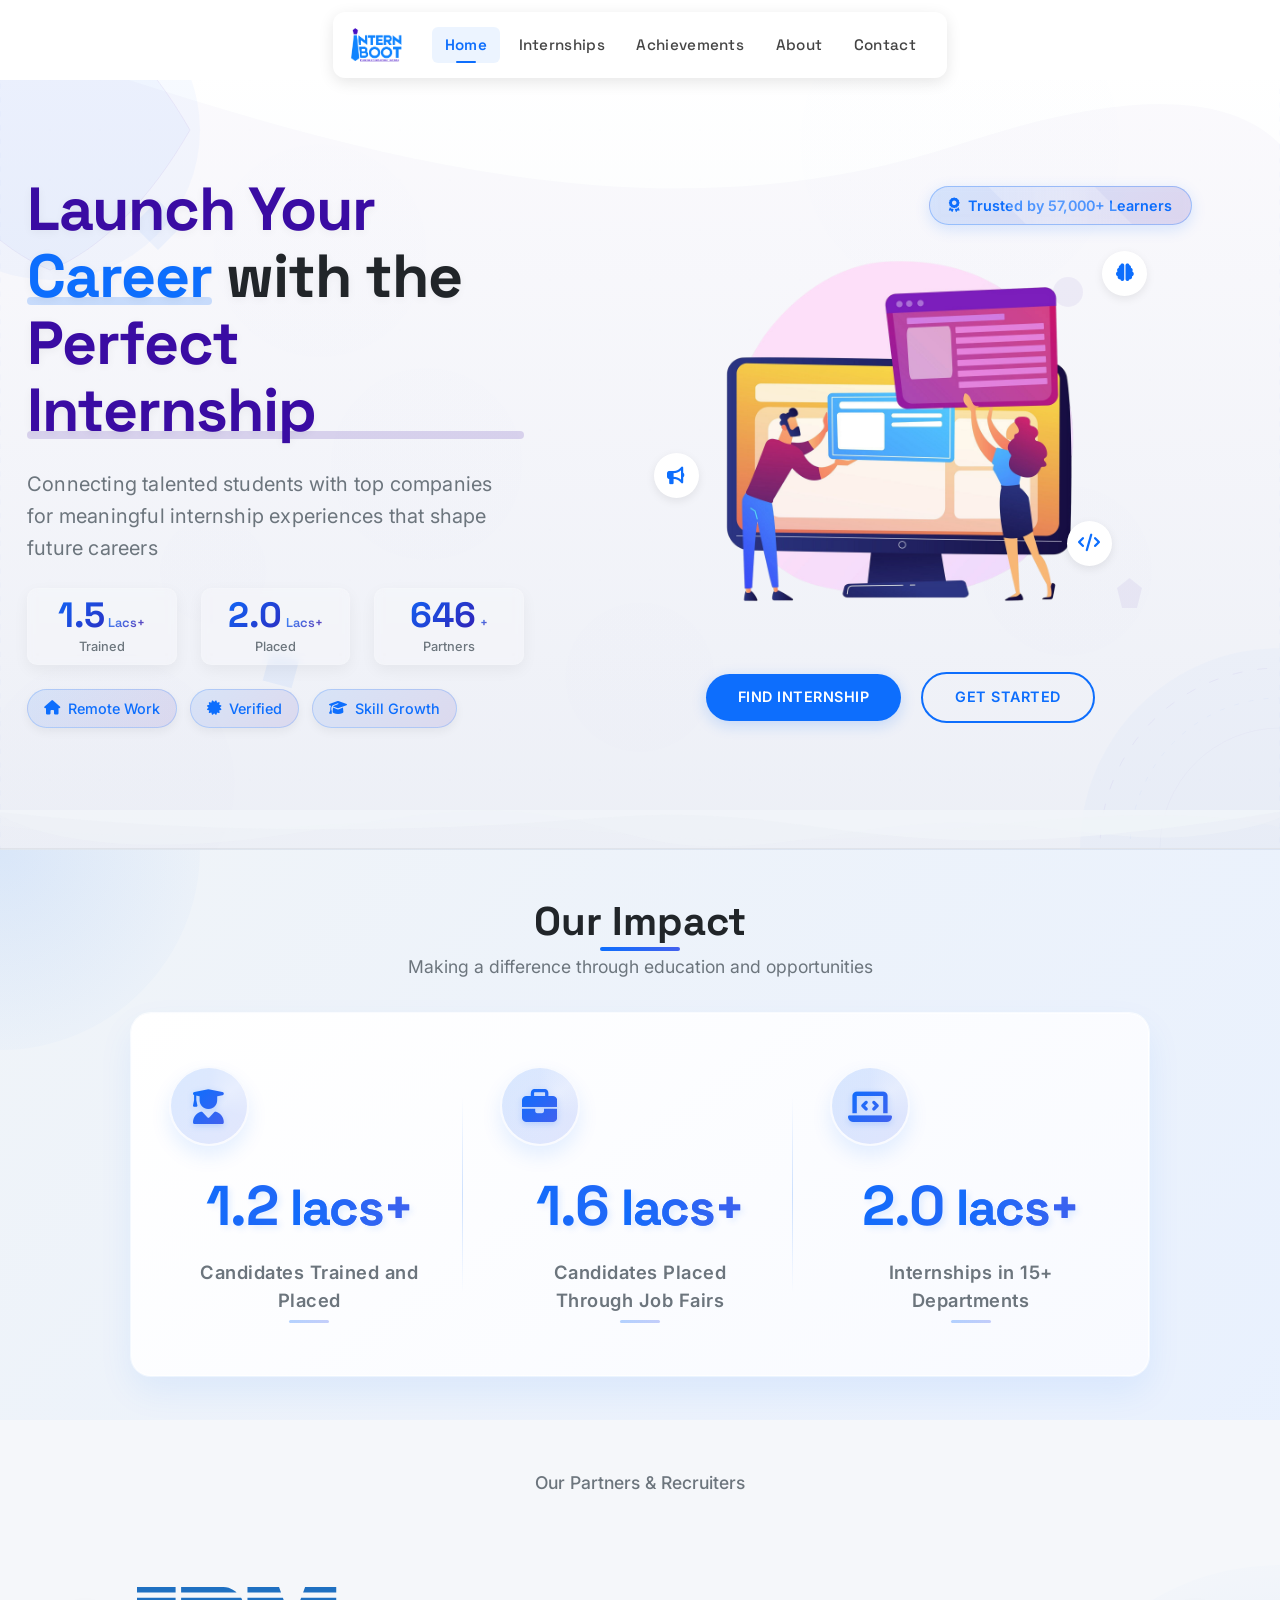
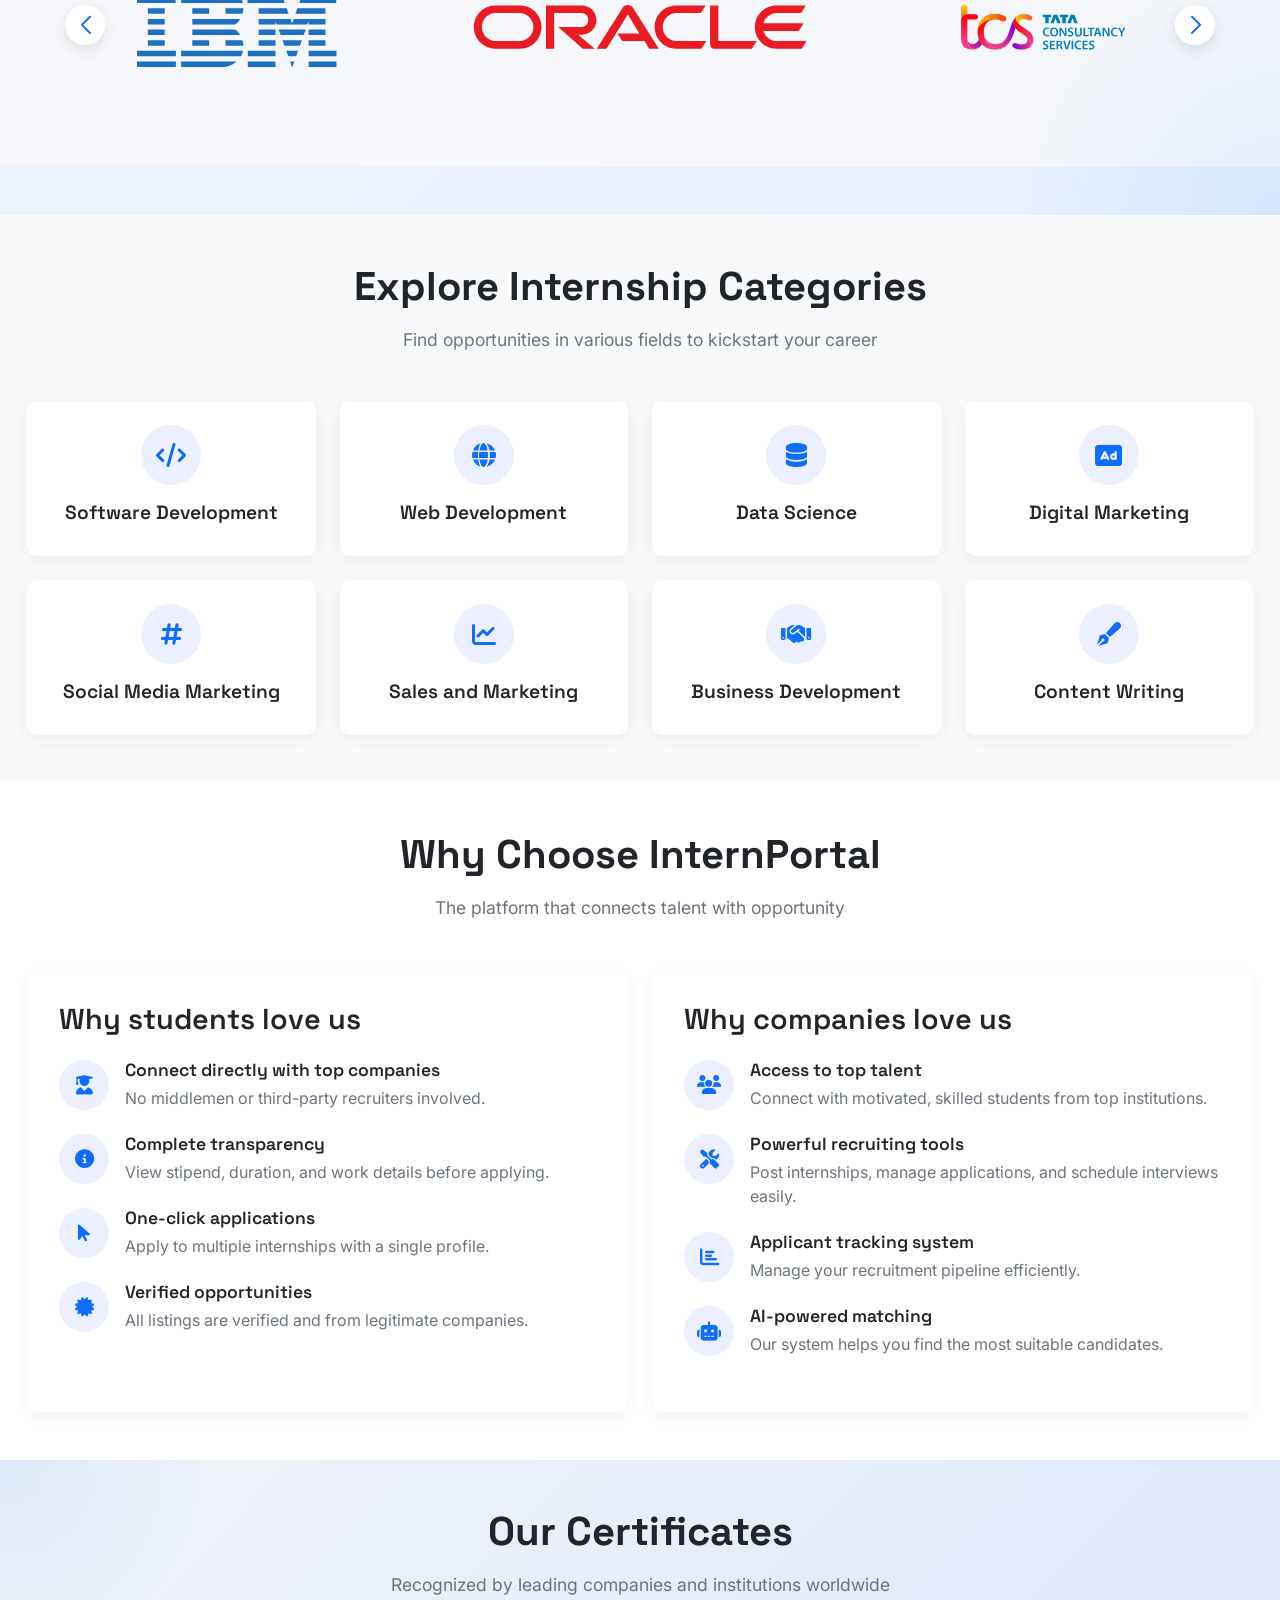
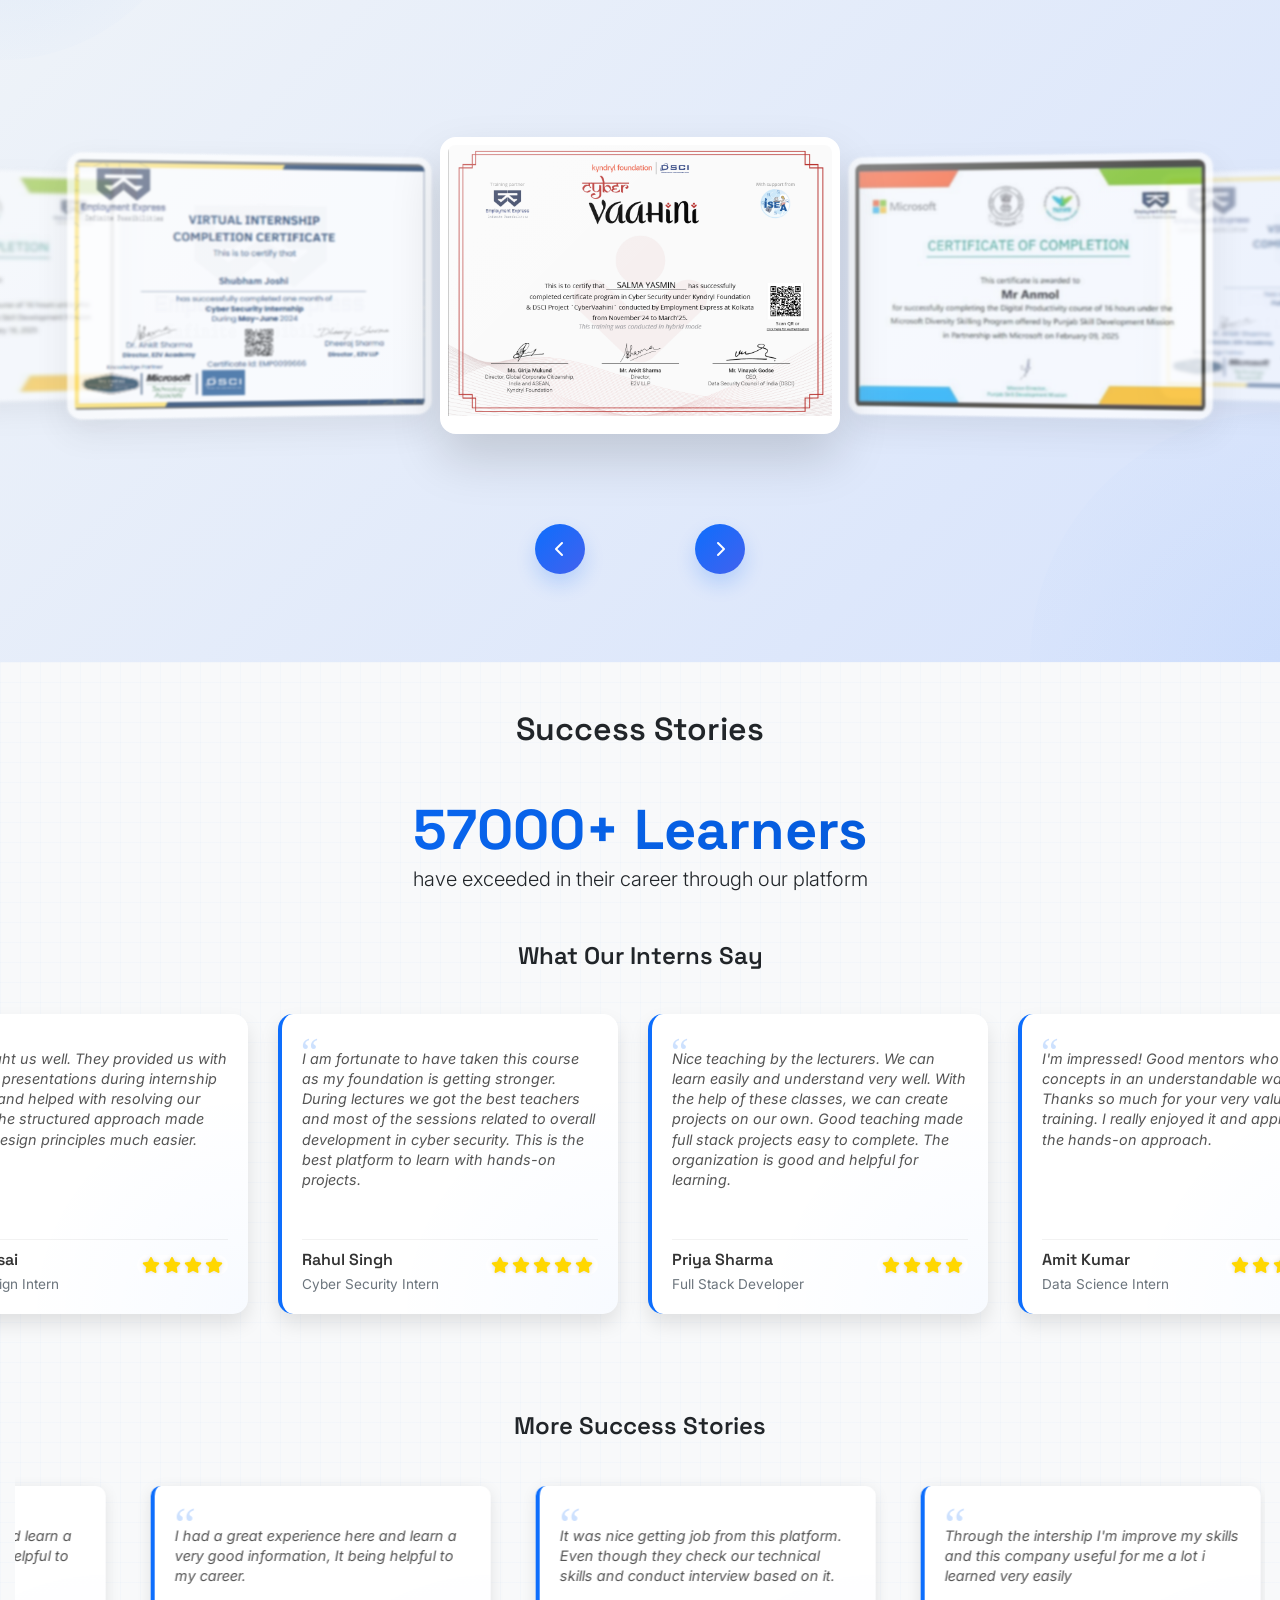
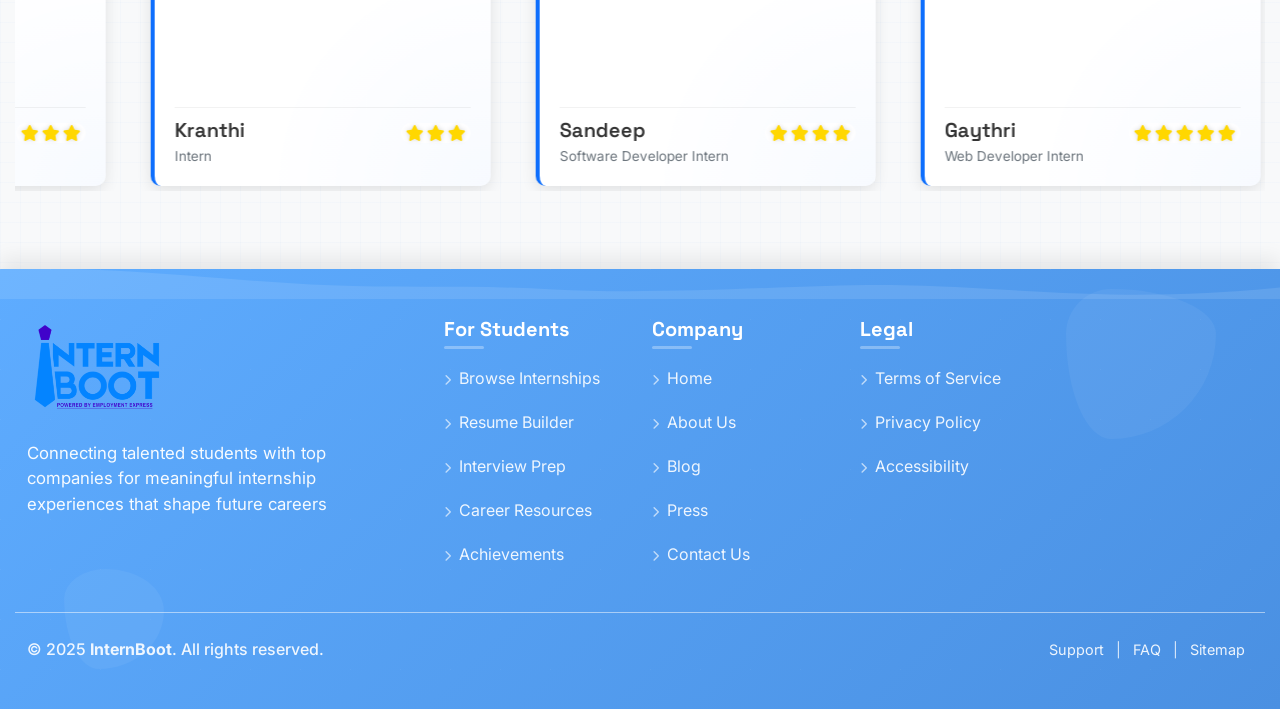
==== commit 5799292c: "changes" ====
--- a/index.html
+++ b/index.html
@@ -5,7 +5,8 @@
     <meta name="viewport" content="width=device-width, initial-scale=1.0">
     <title>InternPortal</title>
     <!-- Favicon -->
-    <link rel="icon" href="img/logos/InternBoot.png" type="image/png">
+    <link rel="icon" type="image/png" href="img/logos/InternBoot.png">
+    <link rel="apple-touch-icon" href="img/logos/InternBoot.png">
     <!-- Bootstrap CSS -->
     <link href="https://cdn.jsdelivr.net/npm/bootstrap@5.3.0/dist/css/bootstrap.min.css" rel="stylesheet">
     <!-- Font Awesome -->
@@ -48,7 +49,7 @@
             margin-right: auto !important;
             margin-left: auto !important;
             width: auto !important;
-            max-width: 100% !important;
+            max-width: 100% ;
             box-sizing: border-box !important;
         }
 
@@ -843,8 +844,7 @@
                                         <i class="fas fa-star star"></i>
                                         <i class="fas fa-star star"></i>
                                         <i class="fas fa-star star"></i>
-                                        <i class="fas fa-star star"></i>
-                                        <i class="fas fa-star star"></i>
+
                                     </div>
                                 </div>
                             </div>
--- a/css/style.css
+++ b/css/style.css
@@ -1381,7 +1381,7 @@
 
 .icon-box i {
     font-size: 1.5rem;
-    color: var(--primary-color);
+    color: #0d6efd;
 }
 
 .category-card h4 {
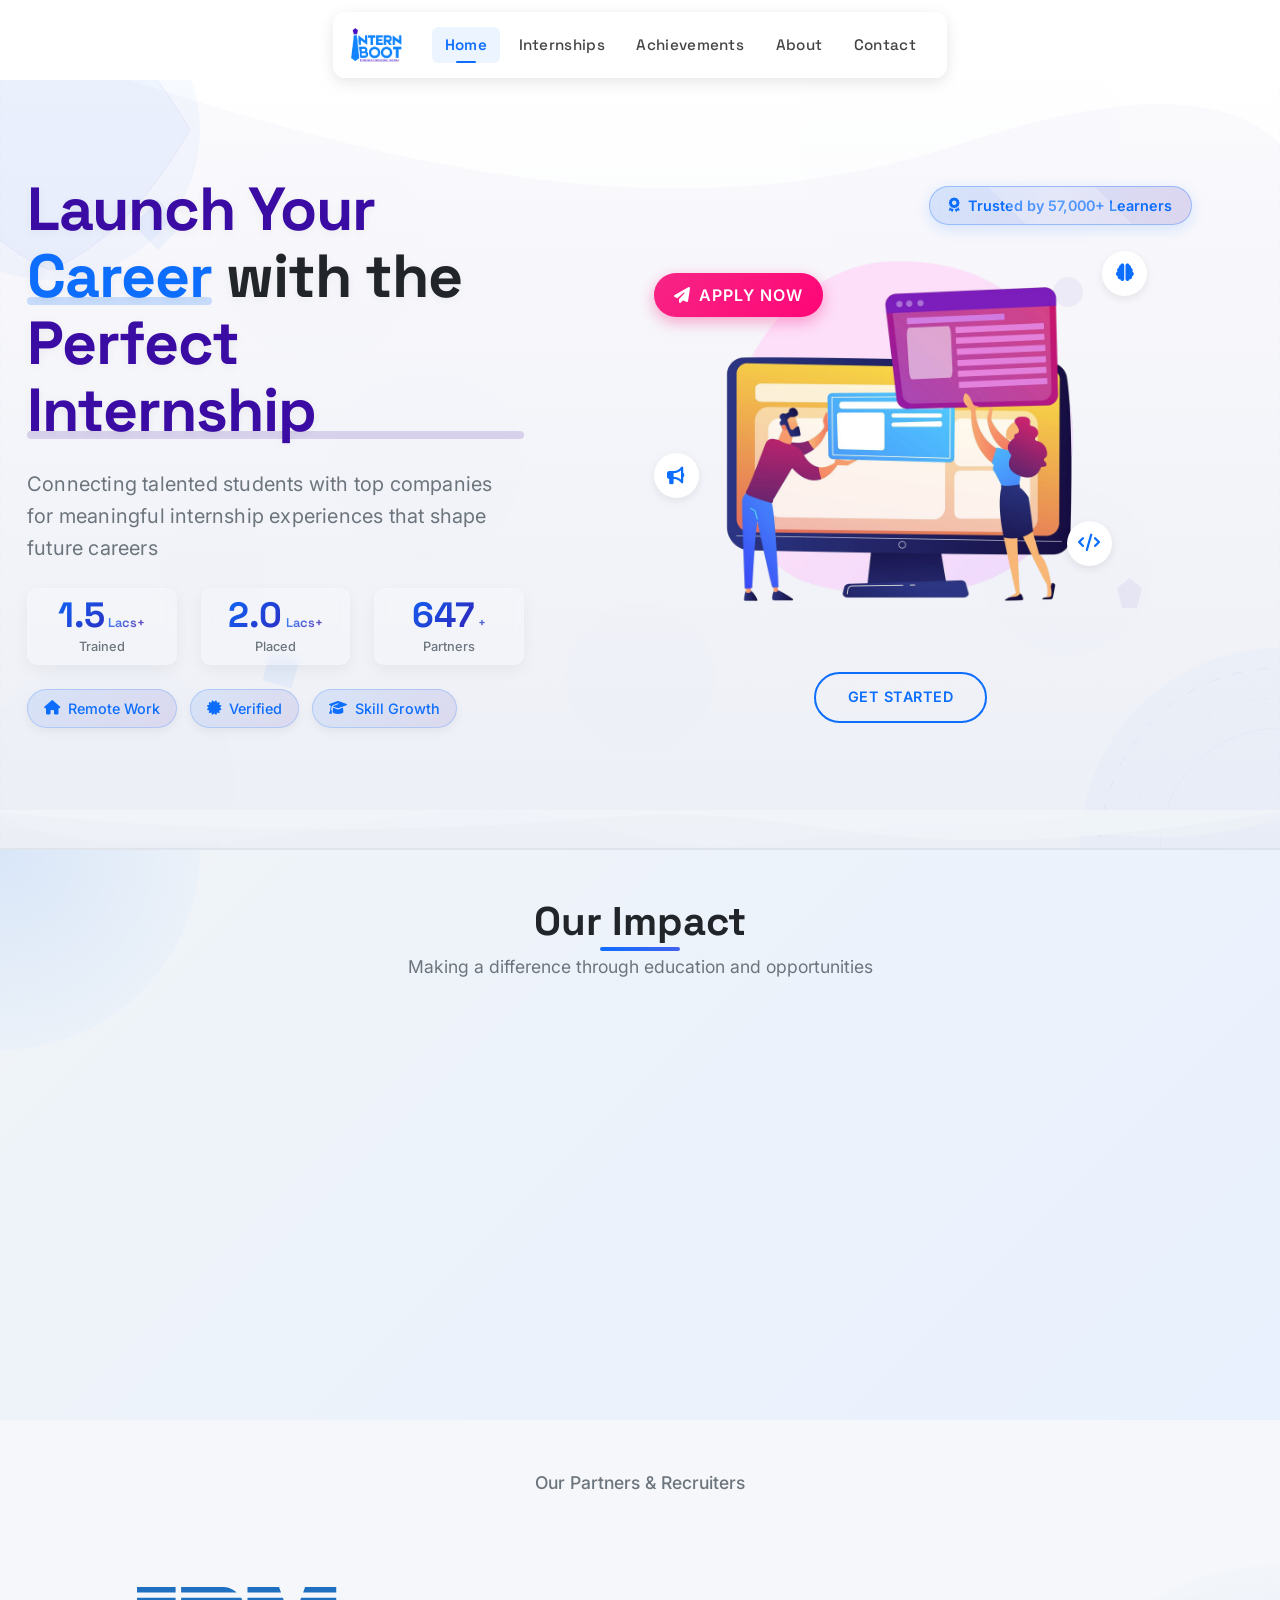
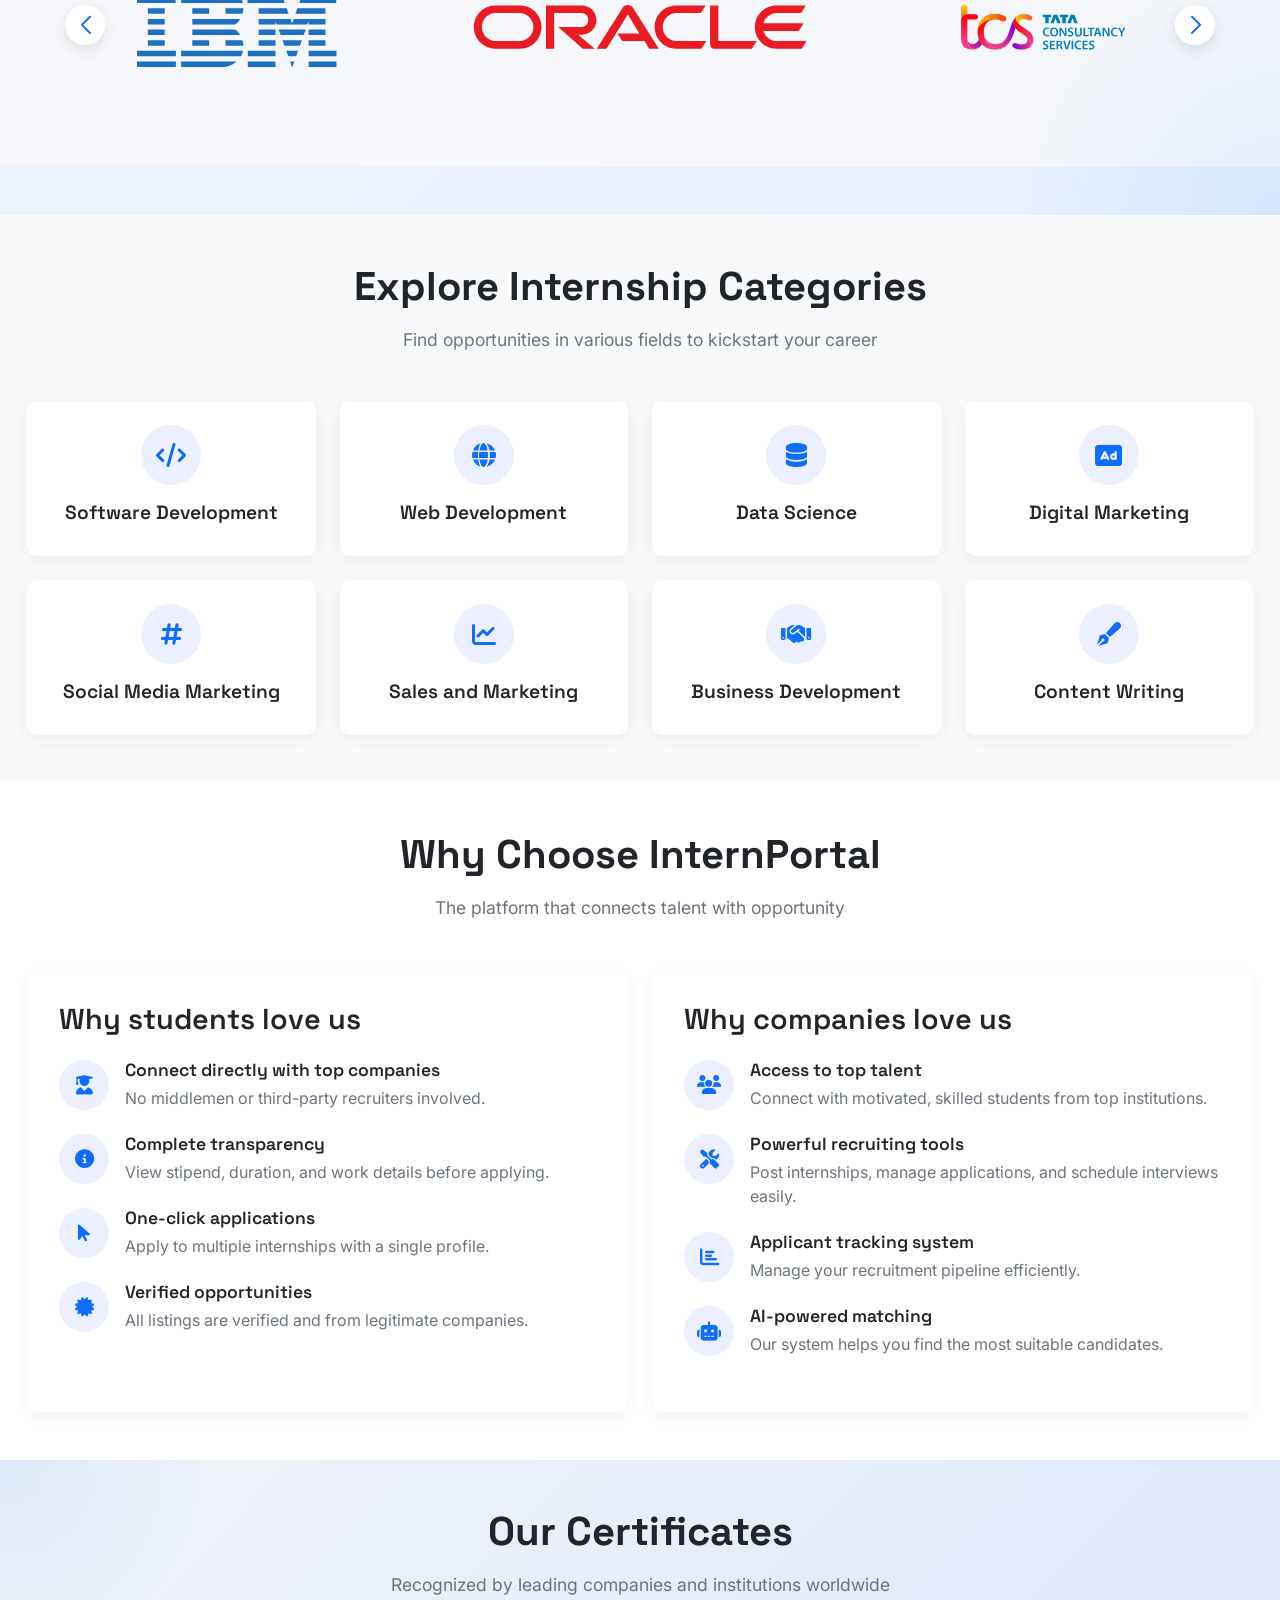
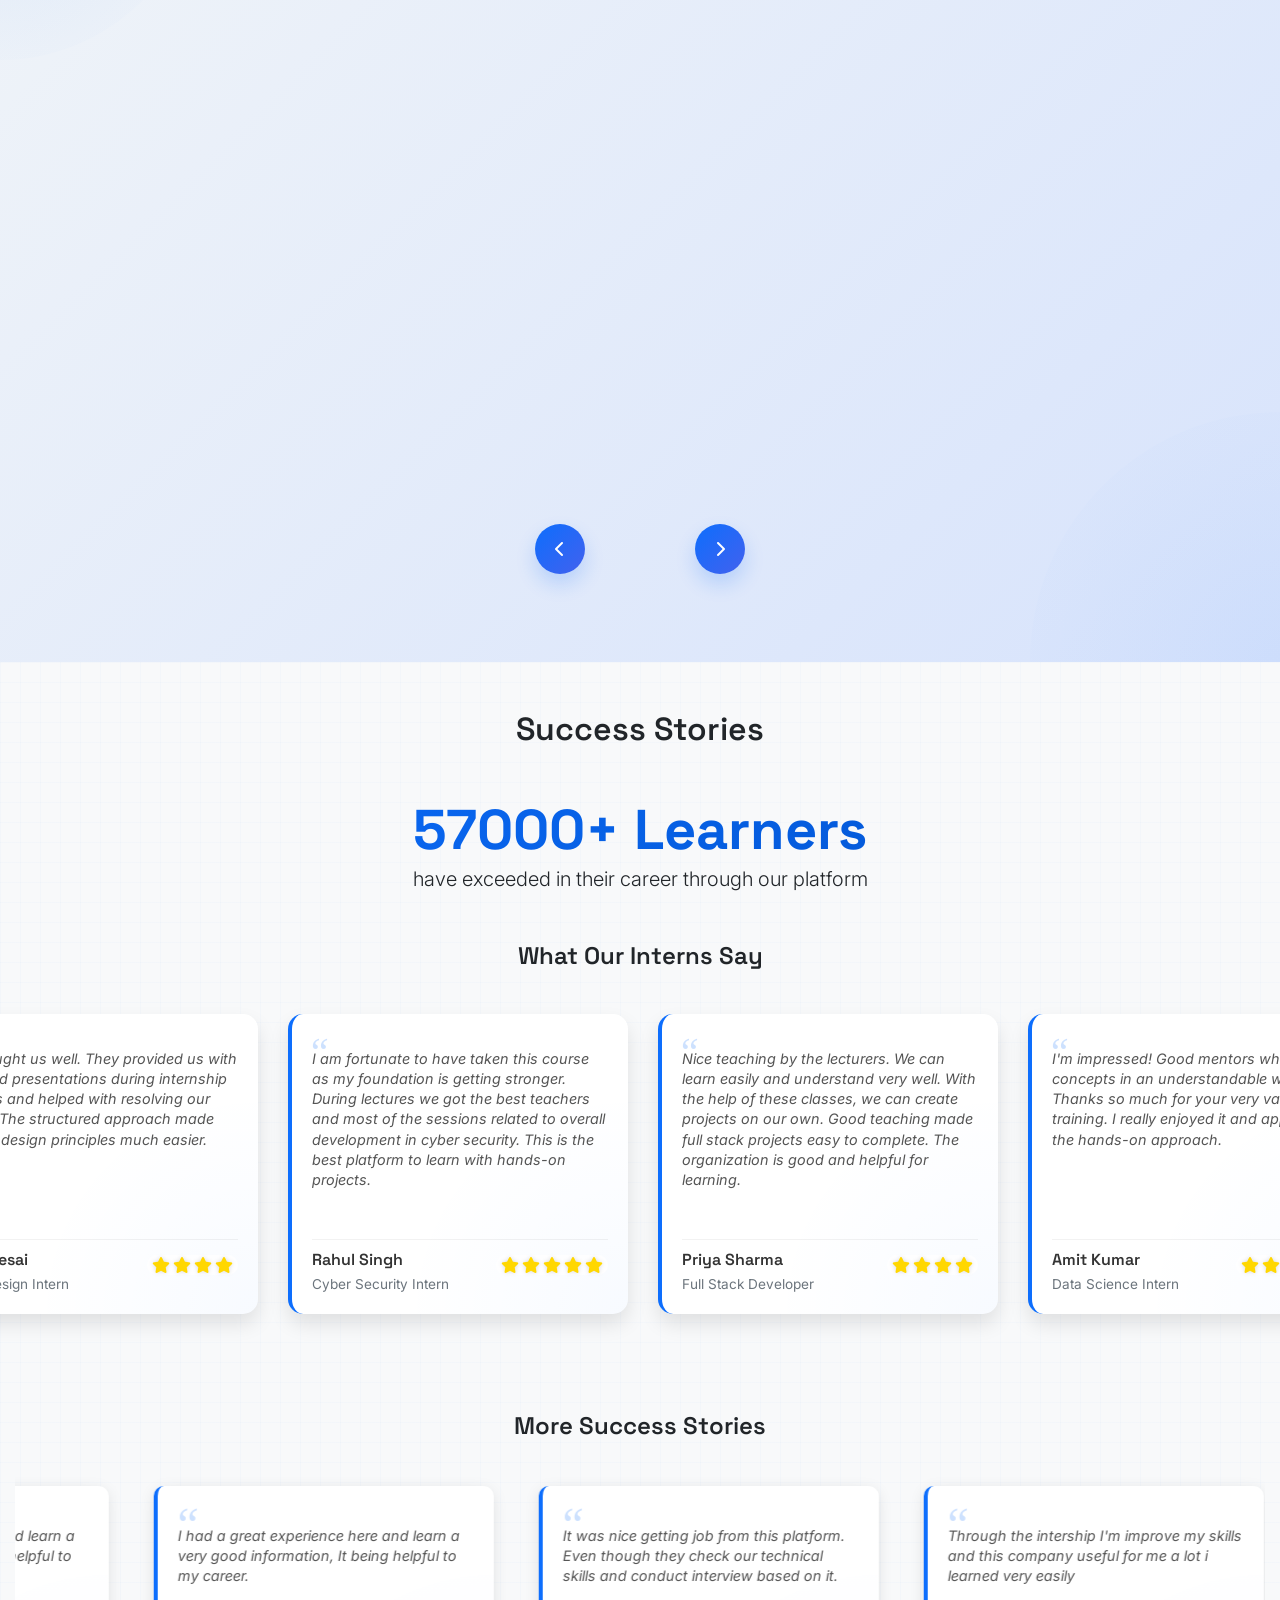
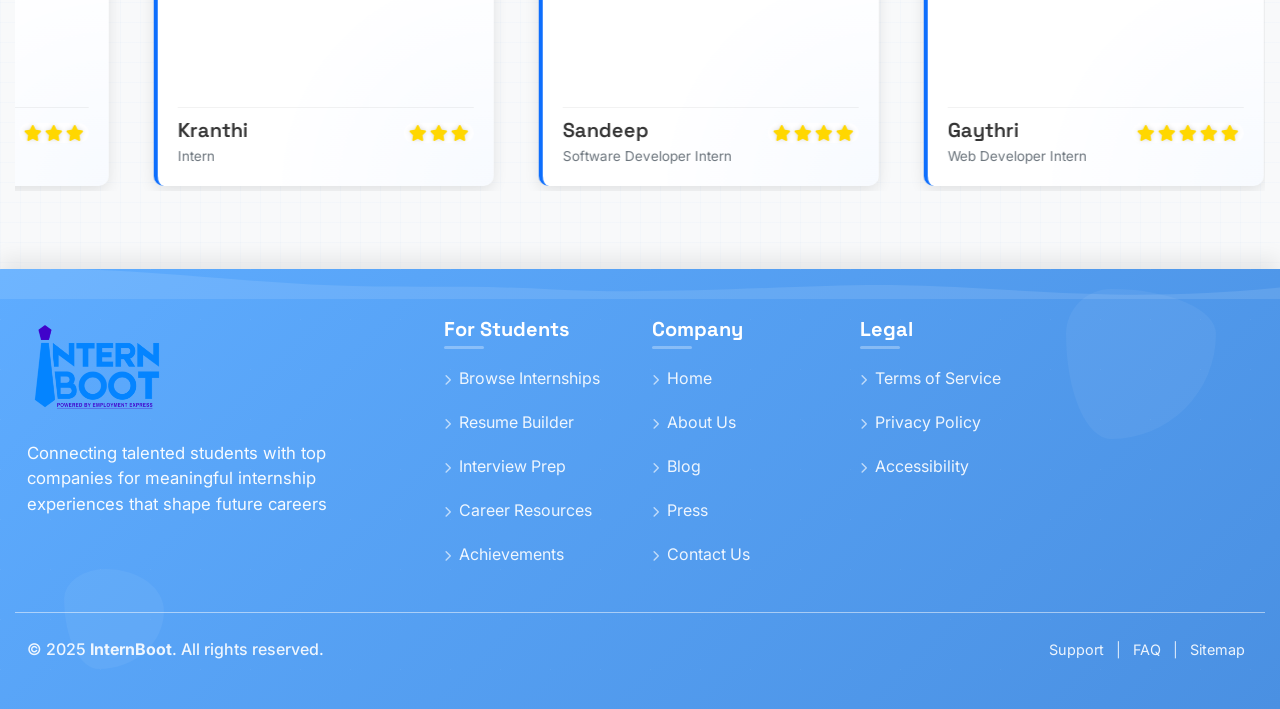
==== commit 38f4872a: "changes" ====
--- a/index.html
+++ b/index.html
@@ -21,6 +21,8 @@
     <link rel="stylesheet" href="css/stats-enhanced.css">
     <!-- Partners Carousel CSS -->
     <link rel="stylesheet" href="css/partners-carousel.css">
+    <!-- Responsive Fixes CSS -->
+    <link rel="stylesheet" href="css/responsive-fixes.css">
     <style>
         html {
             width: 100%;
@@ -42,6 +44,14 @@
             position: relative;
         }
 
+        @media (max-width: 991.98px) {
+            html, body {
+                width: 100vw;
+                max-width: 100vw;
+                overflow-x: hidden;
+            }
+        }
+
         /* Fix for extra space on right side */
         .container, .container-fluid {
             padding-right: 15px !important;
@@ -117,7 +127,7 @@
                 </div>
 
                 <!-- Illustration (Right Side) -->
-                <div class="col-lg-7 d-none d-lg-block position-relative">
+                <div class="col-lg-7 position-relative">
                     <!-- Trusted badge -->
                     <div class="trusted-badge-container">
                         <div class="trusted-badge">
@@ -131,6 +141,14 @@
                             <!-- This will be styled with CSS background -->
                         </div>
 
+                        <!-- Floating Apply Now UI -->
+                        <div class="floating-apply-now">
+                            <div class="apply-now-pulse"></div>
+                            <a href="internship.html" class="apply-now-button">
+                                <i class="fas fa-paper-plane"></i> Apply Now
+                            </a>
+                        </div>
+
                         <!-- Category bubbles -->
                         <div class="category-bubble category-bubble-1" data-category="Data Science">
                             <i class="fas fa-brain"></i>
@@ -145,9 +163,7 @@
 
                     <!-- Buttons moved below the illustration -->
                     <div class="illustration-buttons text-center mt-3">
-                        <a href="internship.html" class="btn btn-hero me-3">Find Internship</a>
                         <a href="#" class="btn btn-outline-hero">Get Started</a>
-                    </div>
                     </div>
                 </div>
             </div>
--- a/css/responsive-fixes.css
+++ b/css/responsive-fixes.css
@@ -0,0 +1,227 @@
+/* Responsive fixes for InternPortal */
+
+/* Floating Apply Now UI */
+.floating-apply-now {
+    position: absolute;
+    top: 15%;
+    left: 15%;
+    z-index: 10;
+    display: flex;
+    align-items: center;
+    justify-content: center;
+}
+
+.apply-now-button {
+    background: linear-gradient(135deg, #f72585 0%, #ff0676 100%);
+    color: white;
+    padding: 10px 20px;
+    border-radius: 50px;
+    font-weight: 600;
+    font-size: 1rem;
+    text-transform: uppercase;
+    letter-spacing: 1px;
+    box-shadow: 0 5px 15px rgba(247, 37, 133, 0.4);
+    transition: all 0.3s ease;
+    display: flex;
+    align-items: center;
+    gap: 8px;
+    position: relative;
+    z-index: 2;
+}
+
+.apply-now-button:hover {
+    transform: translateY(-3px);
+    box-shadow: 0 8px 25px rgba(247, 37, 133, 0.5);
+    color: white;
+}
+
+.apply-now-pulse {
+    position: absolute;
+    width: 100%;
+    height: 100%;
+    border-radius: 50px;
+    background: rgba(247, 37, 133, 0.3);
+    z-index: 1;
+    animation: pulse 2s infinite;
+}
+
+@keyframes pulse {
+    0% {
+        transform: scale(1);
+        opacity: 0.7;
+    }
+    50% {
+        transform: scale(1.2);
+        opacity: 0.3;
+    }
+    100% {
+        transform: scale(1);
+        opacity: 0.7;
+    }
+}
+
+/* Add a subtle floating animation to the Apply Now button */
+.floating-apply-now {
+    animation: float 3s ease-in-out infinite;
+}
+
+@keyframes float {
+    0% {
+        transform: translateY(0) rotate(5deg);
+    }
+    50% {
+        transform: translateY(-5px) rotate(5deg);
+    }
+    100% {
+        transform: translateY(0) rotate(5deg);
+    }
+}
+
+/* Navbar responsive fixes */
+@media (max-width: 991.98px) {
+    .navbar {
+        width: 100% !important;
+        max-width: 100% !important;
+    }
+
+    .navbar-container {
+        width: 100% !important;
+        max-width: 100% !important;
+    }
+
+    .navbar-collapse {
+        width: 100% !important;
+        max-width: 100% !important;
+    }
+}
+
+/* Hero section responsive fixes */
+@media (max-width: 991.98px) {
+    .hero-section .row {
+        flex-direction: column;
+    }
+
+    .hero-text-content {
+        margin-bottom: 2rem;
+    }
+
+    .hero-illustration {
+        height: 300px;
+        margin-top: 1rem;
+        position: relative;
+    }
+
+    .main-illustration {
+        background-size: contain;
+        background-position: center;
+    }
+
+    .illustration-buttons {
+        margin-top: 1rem;
+    }
+
+    .floating-apply-now {
+        top: 15%;
+        left: 15%;
+    }
+
+    .apply-now-button {
+        padding: 8px 16px;
+        font-size: 0.9rem;
+    }
+}
+
+@media (max-width: 767.98px) {
+    .hero-illustration {
+        height: 250px;
+    }
+
+    .floating-apply-now {
+        top: 15%;
+        left: 15%;
+    }
+
+    .apply-now-button {
+        padding: 7px 14px;
+        font-size: 0.85rem;
+    }
+
+    /* Responsive styles for trusted badge and category bubbles */
+    .trusted-badge-container {
+        top: 0;
+        right: 5%;
+        margin-top: -10px;
+    }
+
+    .trusted-badge {
+        font-size: 0.8rem;
+        padding: 0.4rem 0.8rem;
+    }
+
+    .category-bubble {
+        width: 35px;
+        height: 35px;
+        font-size: 0.9rem;
+    }
+}
+
+@media (max-width: 575.98px) {
+    .hero-illustration {
+        height: 200px;
+    }
+
+    .illustration-buttons {
+        display: flex;
+        flex-direction: column;
+        align-items: center;
+        gap: 1rem;
+    }
+
+    .illustration-buttons .btn {
+        width: 100%;
+        max-width: 200px;
+    }
+
+    .floating-apply-now {
+        top: 15%;
+        left: 15%;
+    }
+
+    .apply-now-button {
+        padding: 6px 12px;
+        font-size: 0.8rem;
+    }
+
+    /* Responsive styles for trusted badge and category bubbles on very small screens */
+    .trusted-badge-container {
+        top: 0;
+        right: 2%;
+        margin-top: -5px;
+    }
+
+    .trusted-badge {
+        font-size: 0.7rem;
+        padding: 0.3rem 0.6rem;
+    }
+
+    .category-bubble {
+        width: 30px;
+        height: 30px;
+        font-size: 0.8rem;
+    }
+
+    .category-bubble-1 {
+        top: 15%;
+        right: 10%;
+    }
+
+    .category-bubble-2 {
+        bottom: 25%;
+        right: 15%;
+    }
+
+    .category-bubble-3 {
+        bottom: 40%;
+        left: 10%;
+    }
+}
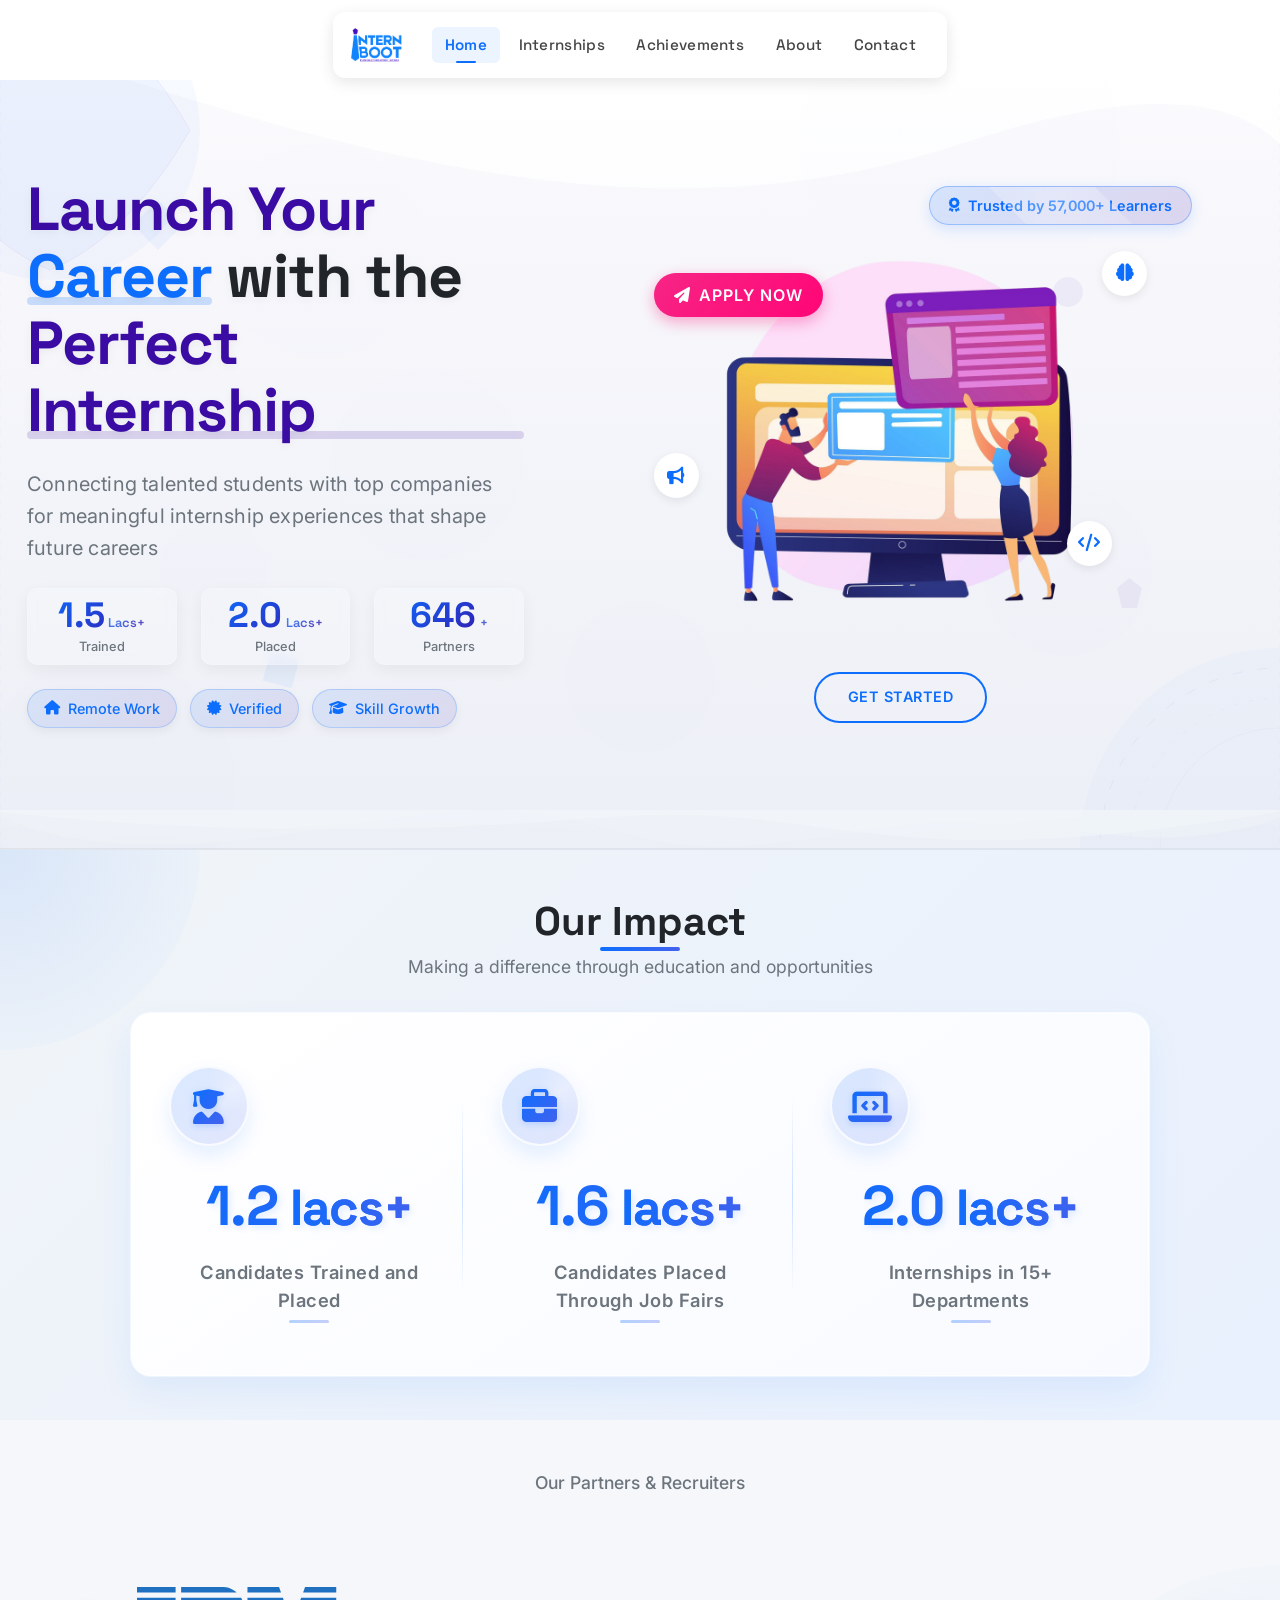
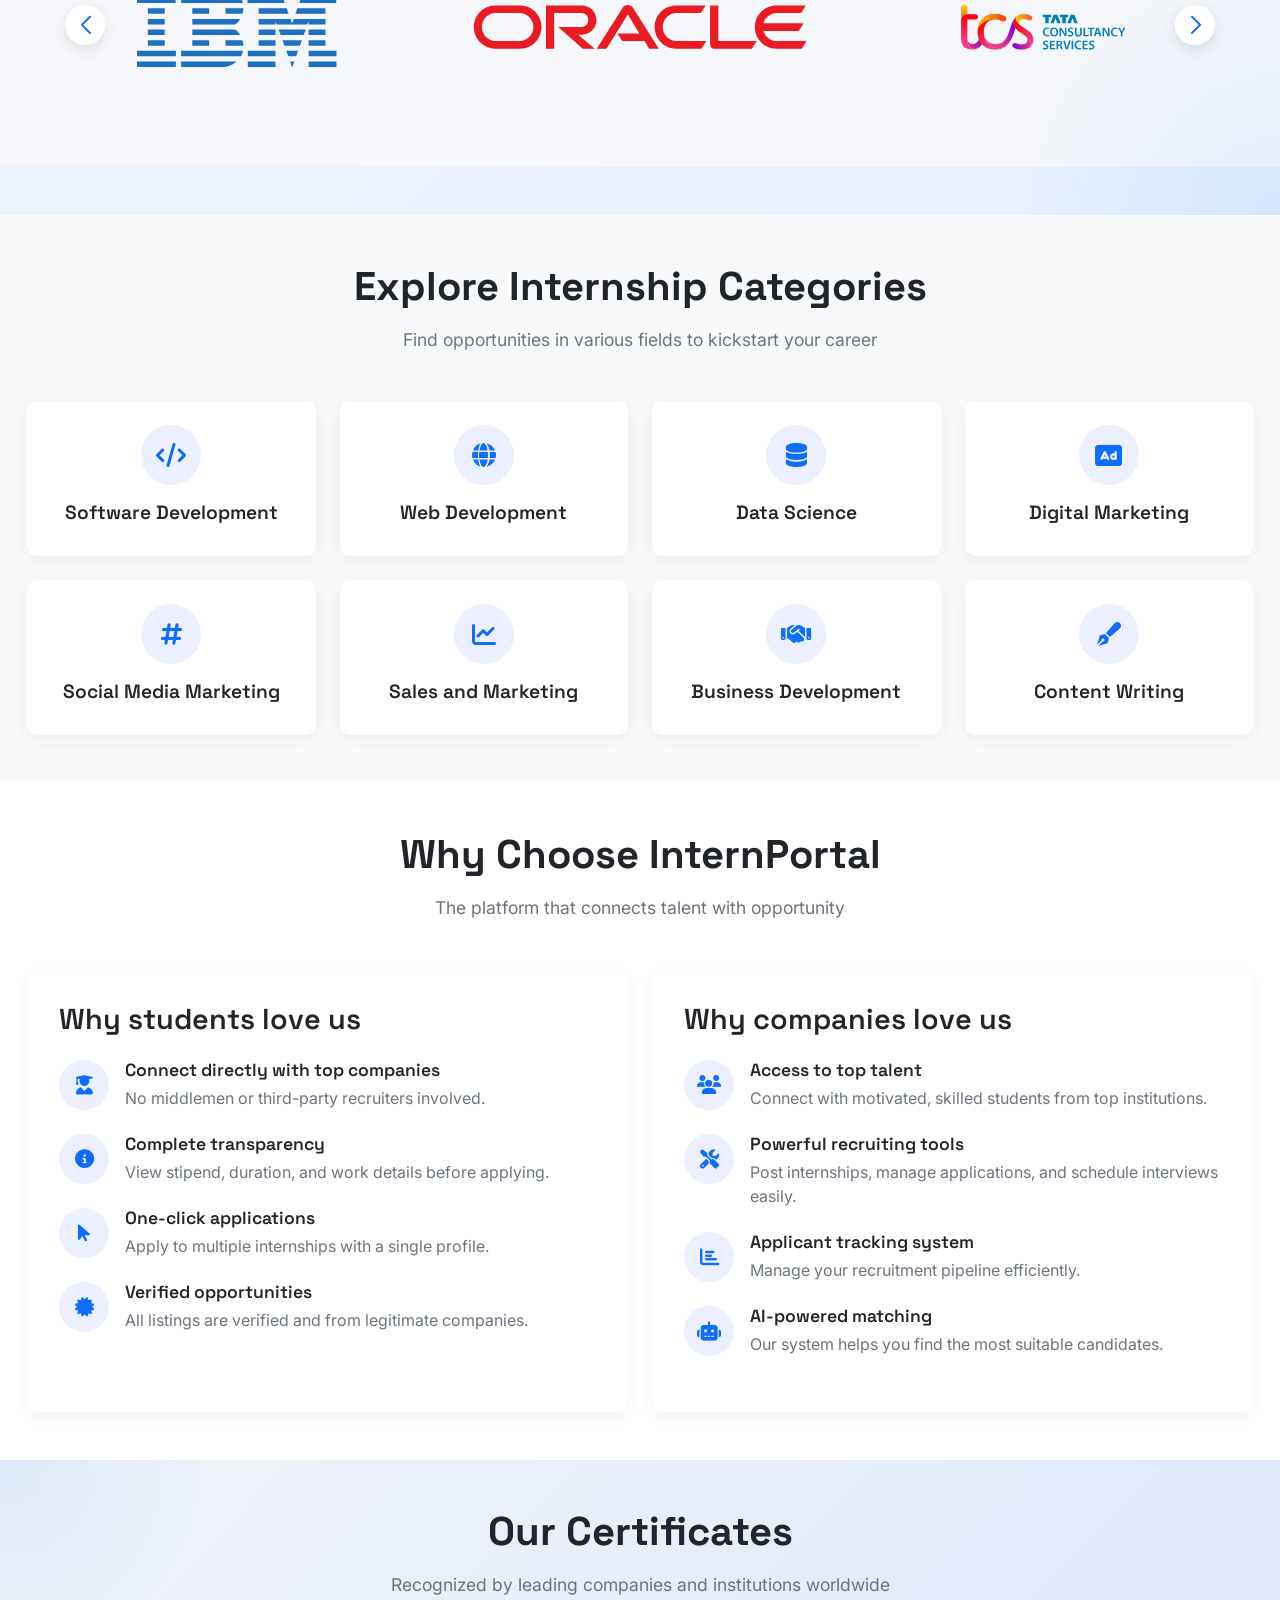
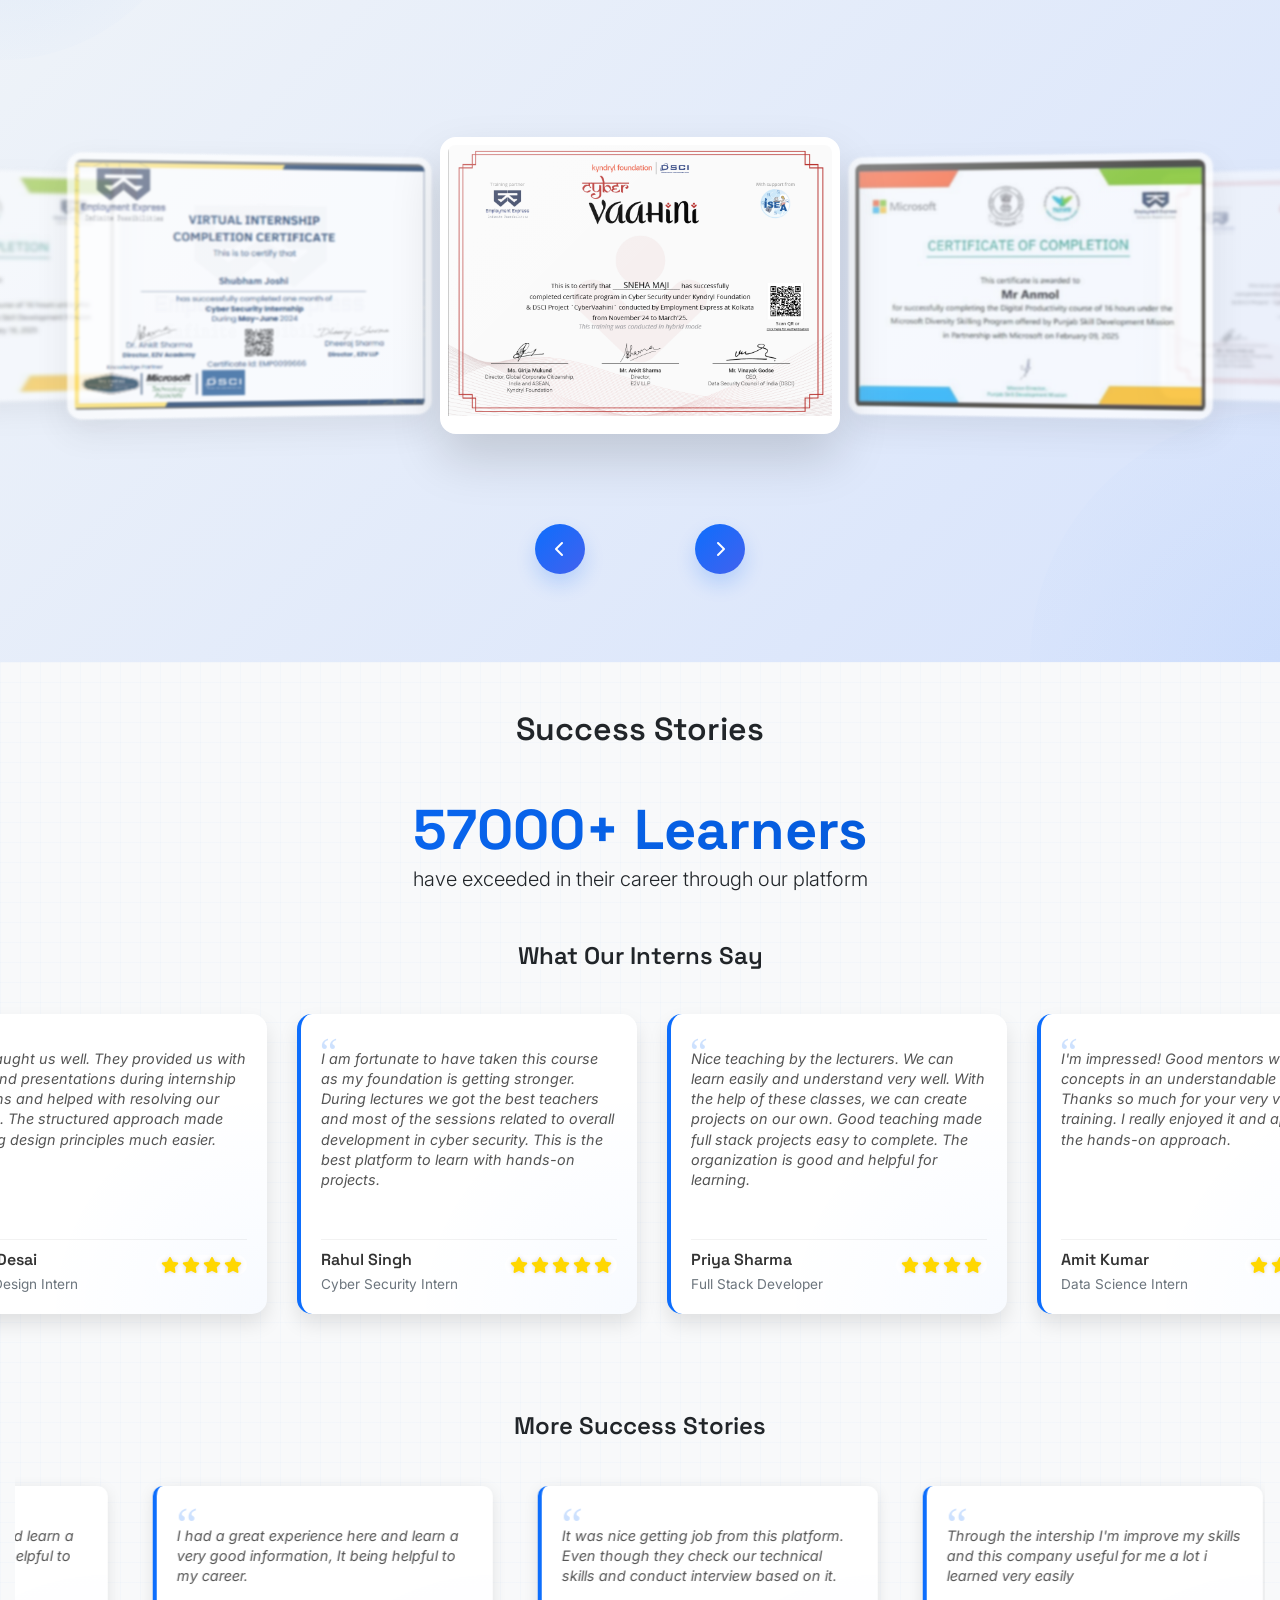
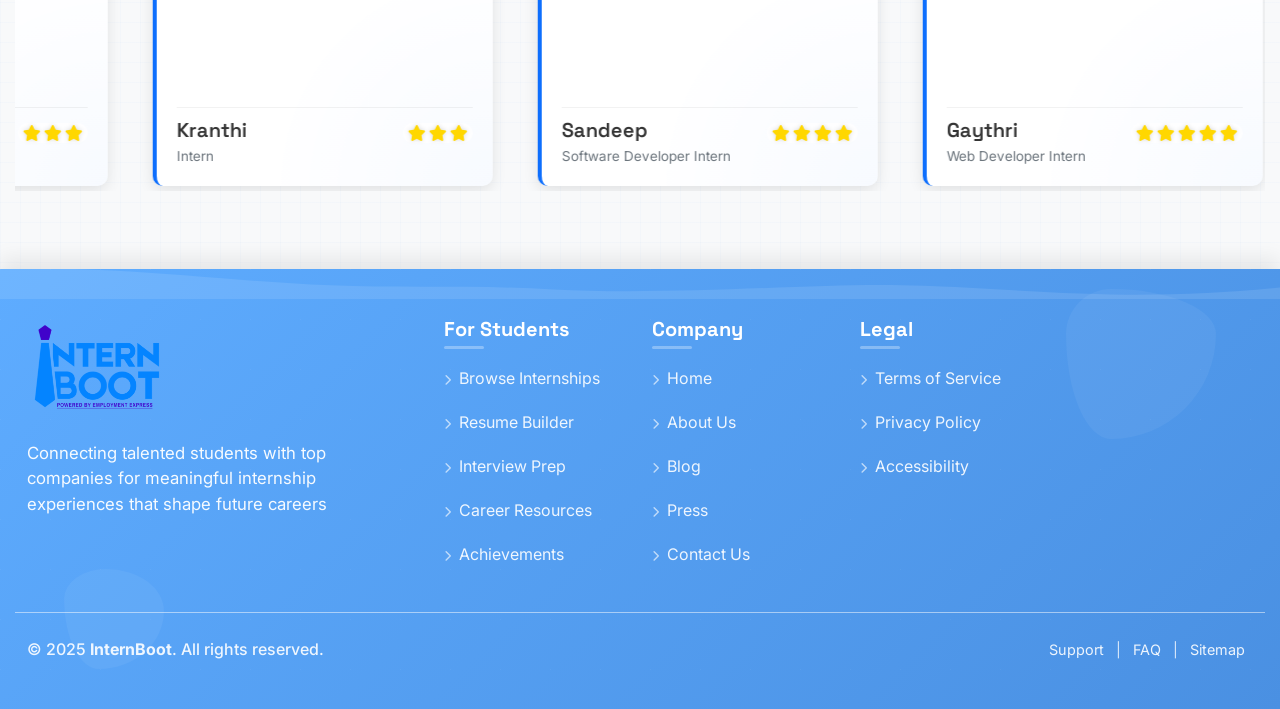
==== commit a954e8e1: "changes certtificates" ====
--- a/index.html
+++ b/index.html
@@ -504,17 +504,12 @@
                         </div>
                         <div class="swiper-slide">
                             <div class="certificate-card">
-                                <img src="img/certificates/2'.png" alt="Certificate 2 Prime">
+                                <img src="img/certificates/2.png" alt="Certificate 2 Prime">
                             </div>
                         </div>
                         <div class="swiper-slide">
                             <div class="certificate-card">
-                                <img src="img/certificates/2.jpg" alt="Certificate 2">
-                            </div>
-                        </div>
-                        <div class="swiper-slide">
-                            <div class="certificate-card">
-                                <img src="img/certificates/3.png" alt="Certificate 3">
+                                <img src="img/certificates/2'.jpg" alt="Certificate 2">
                             </div>
                         </div>
                         <div class="swiper-slide">
